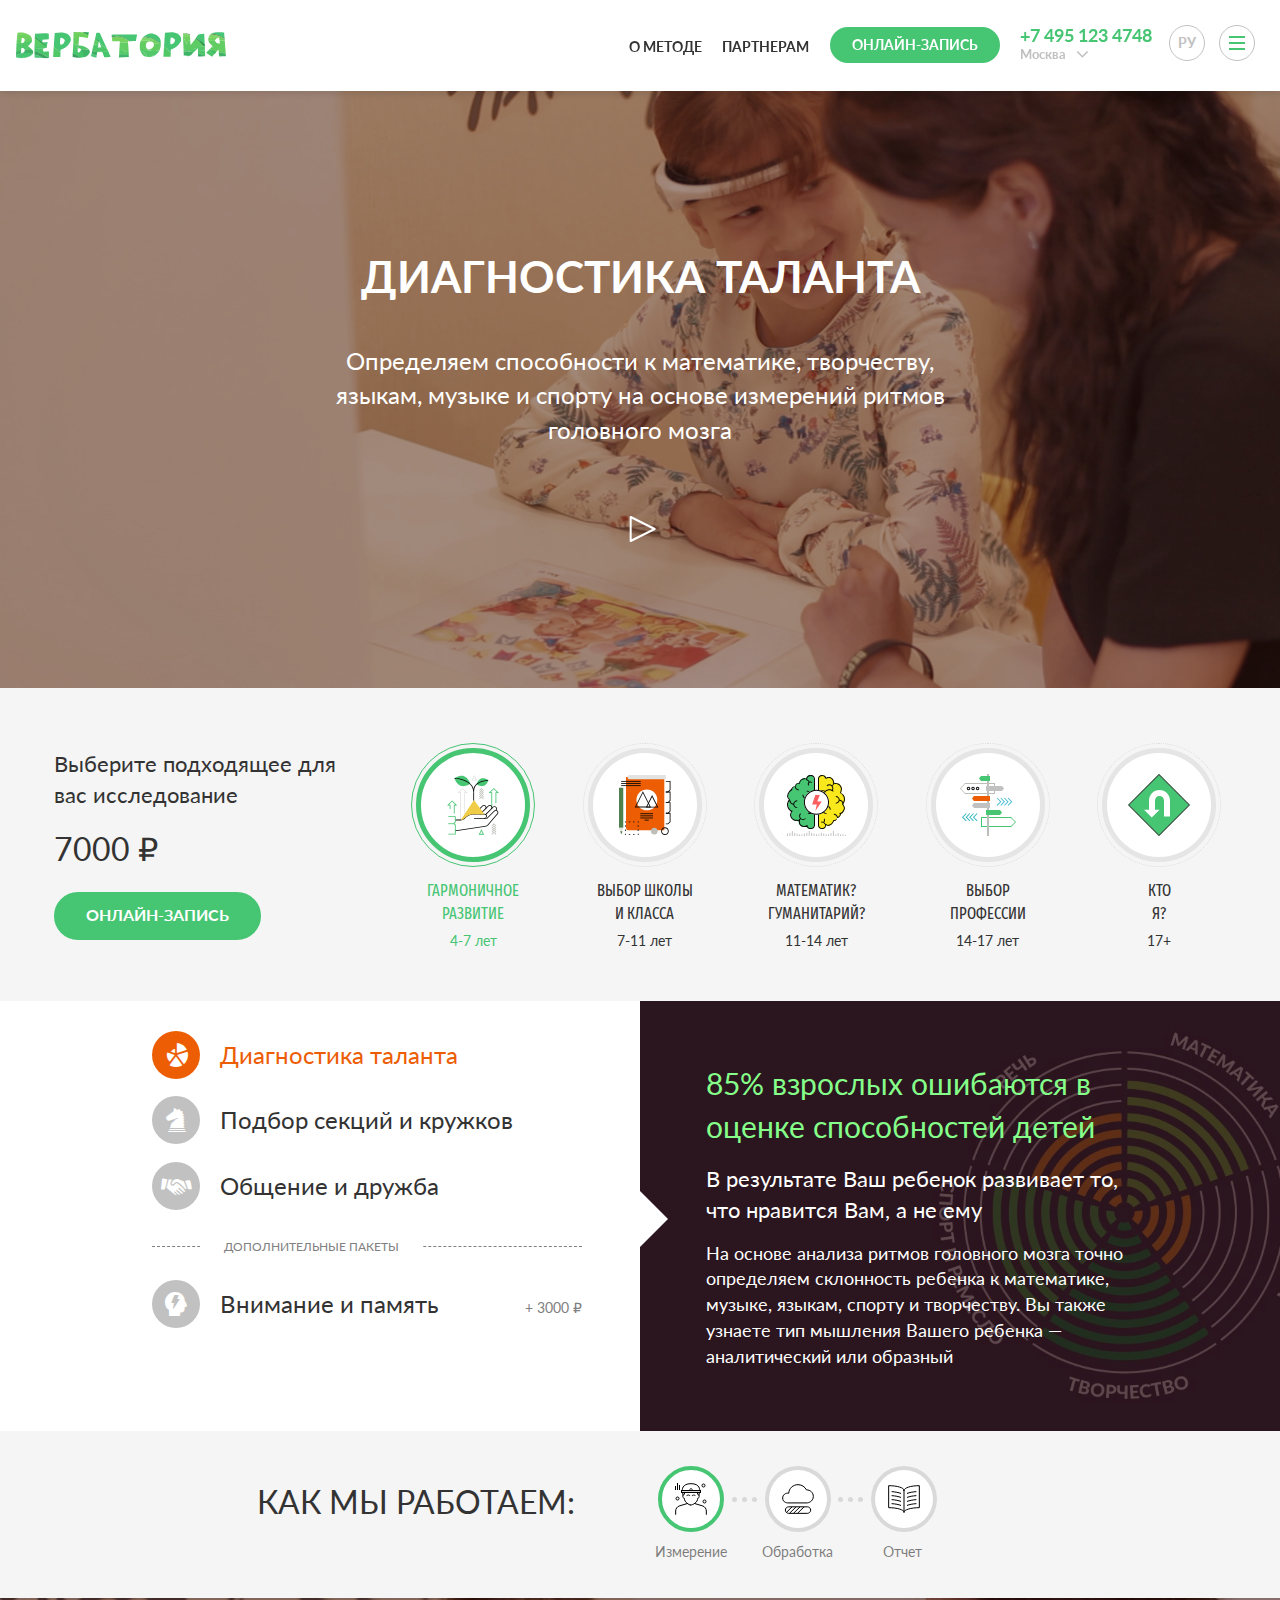
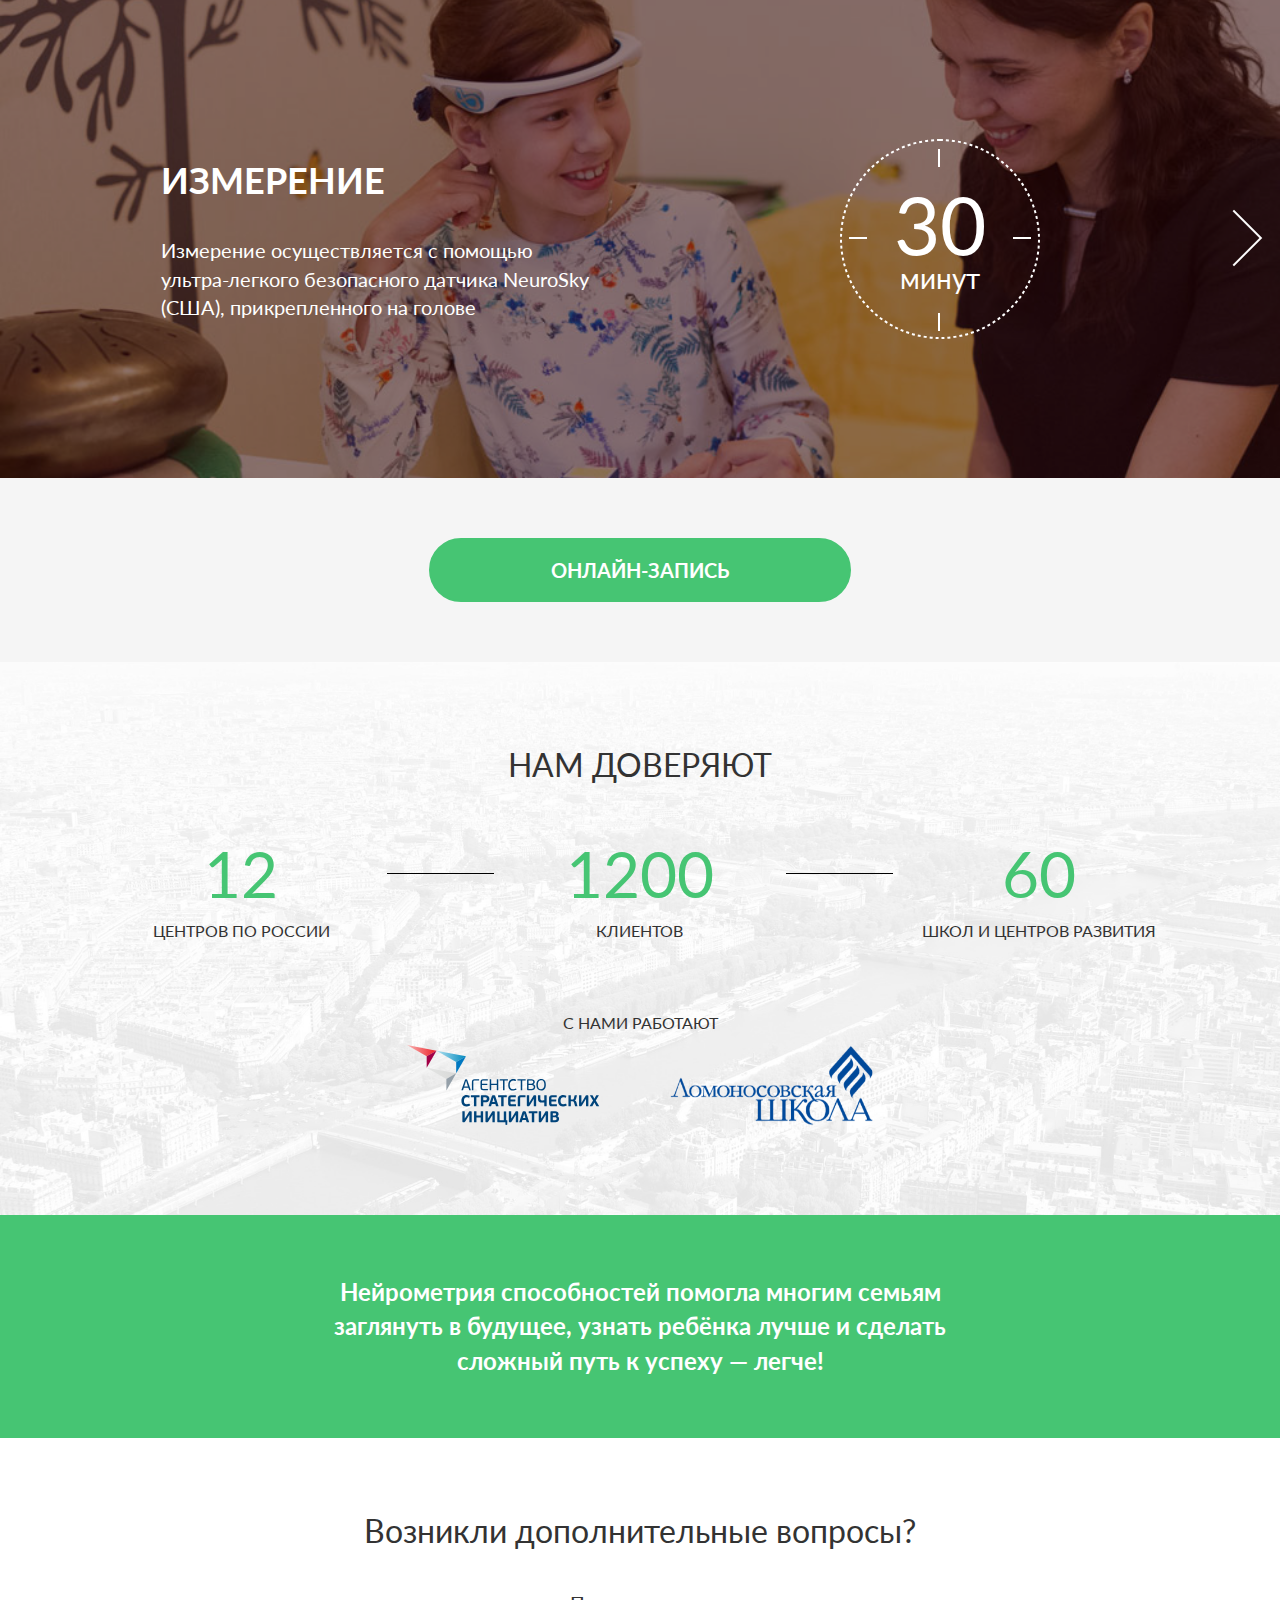
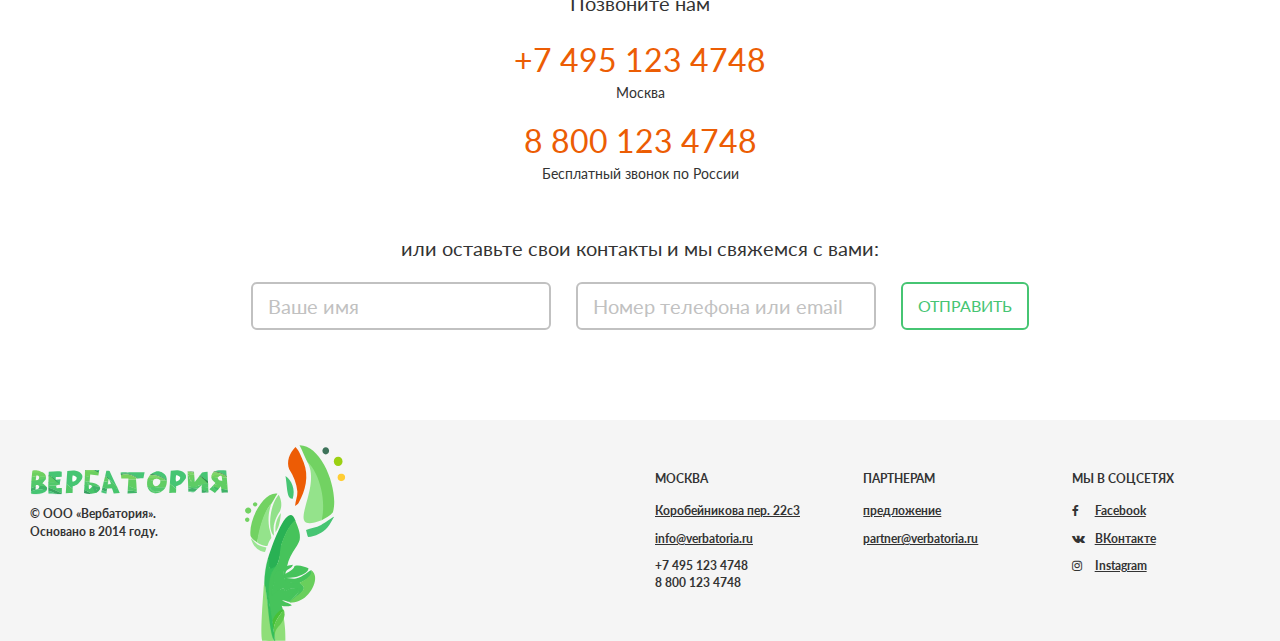
==== index.html @ 53df2238 "Доработки видео слайдера. Индикатор загрузки." ====
<!DOCTYPE html>
<html lang="en">
<head>
  <meta charset="UTF-8">
  <title>Verbatoria.ru</title>
  <meta name="viewport" content="width=device-width, initial-scale=1.0">

  <link rel="stylesheet" type="text/css" href="theme/css/bootstrap/bootstrap.min.css">
  <link rel="stylesheet" type="text/css" href="theme/css/theme.css">

  <script src="theme/js/libs/jquery-3.2.1.min.js"></script>
  <script src="theme/js/remove_class_wild.js"></script>
  <script src="theme/js/libs/jquery.spincrement.min.js"></script>
  <script src="theme/js/scripts.js"></script>
  <script src="theme/js/main_page_scripts.js"></script>
</head>
<body class="page">
  <header class="shadow">
    <div class="header-overlay"></div>
    <div class="container">
      <div class="header-flex-container">
        <div class="header-language-menu hidden-xs hidden-sm">
          <ul class="language-list">
            <li><span class="fa fa-check"></span><a href="#">english</a></li>
            <li><span class="fa fa-check"></span><a href="#">қазақша</a></li>
            <li class="current"><span class="fa fa-check"></span><a href="#">русский</a></li>
          </ul>
          <button class="language-btn circle">
            ру
          </button>
        </div>

        <div class="header-phone-btn visible-xs visible-sm">
          <i class="fa fa-phone"></i>
        </div>

        <div class="header__logo">
          <a href="index.html">
            <img src="theme/images/Home/verbatoria_logo.svg" width="211" alt="Логотип Вербатория"/>
          </a>
        </div>
        <div class="header-flex-item header__link hidden-xs hidden-sm">
          <a href="about_method.html">О методе</a>
        </div>
        <div class="header-flex-item header__link hidden-xs hidden-sm">
          <a href="partners.html">Партнерам</a>
        </div>
        <div class="header-flex-item hidden-xs">
          <button class="round-button success">
            Онлайн-запись
          </button>
        </div>
        <div class="header-flex-item hidden-xs hidden-sm">
          <div class="header__phone">
            +7 495 123 4748
          </div>
          <div class="header__chose-location">

            <div class="dropdown">
              <a data-toggle="dropdown" id="city-btn">Москва<span class="fa fa-angle-down"></span></a>
              <ul id="city-menu" class="dropdown-menu">
                <li><a href="#">Ачинск</a></li>
                <li><a href="#">Астана</a></li>
                <li><a href="#">Мытищи</a></li>
                <li><a href="#">Челябинск</a></li>
                <li><a href="#">Оренбург</a></li>
                <li><a href="#">Новосибирск</a></li>
              </ul>
            </div>
          </div>
        </div>
        <div class="header-flex-item">
          <button class="main-menu-btn circle">
            <svg  class="visible" width="16px" height="14px" viewBox="0 0 16 14" version="1.1" xmlns="http://www.w3.org/2000/svg">
              <title>mainMenu_icn</title>
              <desc>Created with Sketch.</desc>
              <defs></defs>
              <g id="Symbols" stroke="none" stroke-width="1" fill="none" fill-rule="evenodd">
                <g id="Header" transform="translate(-948.000000, -37.000000)" fill="#46C573">
                  <g id="mainMenu_icn" transform="translate(948.000000, 37.000000)">
                    <rect id="rect3" x="0" y="0" width="16" height="2"></rect>
                    <rect id="rect2" x="0" y="6" width="16" height="2"></rect>
                    <rect id="rect1" x="0" y="12" width="16" height="2"></rect>
                  </g>
                </g>
              </g>
            </svg>
            <svg width="16px" height="16px" viewBox="0 0 16 16" version="1.1" xmlns="http://www.w3.org/2000/svg">
              <title>close_icn</title>
              <desc>Created with Sketch.</desc>
              <defs></defs>
              <g id="Symbols" stroke="none" stroke-width="1" fill="none" fill-rule="evenodd">
                <g id="btn_closeMainMenu" transform="translate(-10.000000, -10.000000)" fill="#46C573">
                  <path d="M18,16.2222223 L11.7777777,10 L10,11.7777777 L16.2222223,18 L10,24.2222223 L11.7777777,26 L18,19.7777777 L24.2222223,26 L26,24.2222223 L19.7777777,18 L26,11.7777777 L24.2222223,10 L18,16.2222223 Z" id="close_icn"></path>
                </g>
              </g>
            </svg>
          </button>
        </div>
      </div>
    </div>

    <div class="visible-xs visible-sm">
      <div class="mobile-main-menu">
        <ul class="mobile-menu">
          <li><a href="#choose-age">Выбрать исследование</a></li>
          <li><a href="#how-to-work">Как мы работаем</a></li>
          <li><a href="about_method.html">О методе</a></li>
          <li><a href="partners.html">Партнерам</a></li>
          <li><a href="#main-page-feedback">Оставить заявку</a></li>
          <div class="submenu-toggle">
            <div class="click-to-toggle">Москва<span class="fa fa-angle-down"></span><span class="fa fa-angle-up"></span> </div>
            <ul class="mobile-submenu">
              <li><a href="#">Санкт-Петербург</a></li>
              <li><a href="#">Ростов-на-Дону</a></li>
              <li><a href="#">Екатеринбург</a></li>
              <li><a href="#">Самара</a></li>
            </ul>
          </div>
          <div class="submenu-toggle">
            <div class="click-to-toggle">Русский<span class="fa fa-angle-down"></span><span class="fa fa-angle-up"></span> </div>
            <ul class="mobile-submenu">
              <li><a href="#">English</a></li>
              <li><a href="#">қазақша</a></li>
              <li><a href="#">中文(简体)</a></li>
            </ul>
          </div>
        </ul>
      </div>
    </div>

    <div class="visible-xs visible-sm">
      <div class="phone-mobile-menu">
        <div>
          Позвоните нам
          <div class="phones">
            <div class="feedback-phone">
              +7 495 123 4748
            </div>
            <div class="phone-subtext">
              Москва
            </div>
            <div class="feedback-phone">
              8 800 123 4748
            </div>
            <div class="phone-subtext">
              Бесплатный звонок по России
            </div>
          </div>
        </div>
      </div>
    </div>

    <div class="hidden-xs hidden-sm">
      <div class="main-menu">
        <div class="container">
          <div class="row">
            <div class="col-md-4">
              <div class="header_verbatoria-tree-img">
                <img src="theme/images/Home/verbatoria_tree.svg"  height="250" alt="Дерево Вербатория"/>
              </div>
            </div>
            <div class="col-md-4">
              <div class="main-menu-title-link">
                <a href="#choose-age" data-package="4-7">Диагностика таланта</a>
              </div>
              <ul class="main-menu-link-list">
                <li><a href="#choose-age" data-package="4-7">4-7 лет: Гармоничное развитие</a> </li>
                <li><a href="#choose-age" data-package="7-11">7-11 лет: Выбор школы и класса</a> </li>
                <li><a href="#choose-age" data-package="11-14">11-14 лет: Образовательный маршрут</a> </li>
                <li><a href="#choose-age" data-package="14-17">14-17 лет: Выбор профессии</a> </li>
                <li><a href="#choose-age" data-package="17">17+: Кто Я?</a> </li>
              </ul>
            </div>
            <div class="col-md-4">
              <div class="main-menu-title-link">
                <a href="partners.html">Партнерам</a>
              </div>
              <ul class="main-menu-link-list">
                <li><a href="businessman.html">Предпринимателям</a> </li>
                <li><a href="head_of_kindergarten.html">Руководителям детских учреждений</a> </li>
                <li><a href="psychologist.html">Психологам</a> </li>
                <li><a href="hr_director.html">HR Директорам</a> </li>
              </ul>
            </div>
          </div>
        </div>
      </div>
    </div>

  </header>
  <div class="overlay"></div>

  <div class="video-slider">
    <div class="slider-img"></div>
    <div class="slider-overlay"></div>
    <div class="slider-circles">
      <div class="circle active" data-id="0"></div>
      <div class="circle" data-id="1"></div>
      <div class="circle" data-id="2"></div>
      <div class="circle" data-id="3"></div>
    </div>

    <div class="video-slider__text">
      <div class="text-item">
        <div class="container">
          <div class="text-container">
            <h2 class="video-slider__text-title">Диагностика таланта</h2>
            <div class="video-slider__regular-text">
              Определяем способности к математике, творчеству, языкам, музыке и спорту на основе измерений ритмов головного мозга
            </div>
            <svg id="play-btn" width="64px" height="64px" viewBox="0 0 64 64" version="1.1" xmlns="http://www.w3.org/2000/svg">
              <g stroke="none" stroke-width="1" fill="none" fill-rule="evenodd" stroke-linecap="round" stroke-linejoin="round">
                <g class="play-btn-home" transform="translate(-480.000000, -511.000000)" stroke="#FFFFFF" stroke-width="2" stroke-dashoffset="100">
                  <g transform="translate(481.000000, 512.000000)">
                    <circle  id="play-btn-circle" stroke-linecap="round" stroke-linejoin="round" stroke-dasharray="200" stroke-dashoffset="200" cx="31" cy="31" r="31"></circle>
                    <polygon id="Stroke-2036" points="21.6666667 43 21.6666667 19 45.6666667 31"></polygon>
                  </g>
                </g>
              </g>
            </svg>
          </div>
        </div>
      </div>
    </div>

    <div class="slides">
      <div class="video-slider__item">
        <video id="first-video" loop preload="auto">
          <source src="theme/videos/01.mp4" type="video/mp4">
          <source src="theme/videos/01.webm" type="video/webm">
          <source src="theme/videos/01.ogg" type="video/ogg"/>
        </video>
        <div class="text-item">
          <div class="container">
            <div class="text-container">
              <div class="video-slider__main-text">85% родителей ошибаются в&nbsp;способностях детей</div>
            </div>
          </div>
        </div>
      </div>
      <div class="video-slider__item">
        <video loop preload="auto">
          <source src="theme/videos/02.mp4" type="video/mp4">
          <source src="theme/videos/02.webm" type="video/webm">
          <source src="theme/videos/02.ogg" type="video/ogg"/>
        </video>
        <div class="text-item">
          <div class="container">
            <div class="text-container">
              <div class="video-slider__main-text">Определите природные способности по&nbsp;ритмам мозга</div>
            </div>
          </div>
        </div>
      </div>
      <div class="video-slider__item">
        <video loop preload="auto">
          <source src="theme/videos/03.mp4" type="video/mp4">
          <source src="theme/videos/03.webm" type="video/webm">
          <source src="theme/videos/03.ogg" type="video/ogg"/>
        </video>
        <div class="text-item">
          <div class="container">
            <div class="text-container">
              <div class="video-slider__main-text">Получите отчет о&nbsp;способностях к&nbsp;математике, языкам, музыке, творчеству</div>
            </div>
          </div>
        </div>
      </div>
      <div class="video-slider__item">
        <video loop preload="auto">
          <source src="theme/videos/04.mp4" type="video/mp4">
          <source src="theme/videos/04.webm" type="video/webm">
          <source src="theme/videos/04.ogg" type="video/ogg"/>
        </video>
        <div class="text-item">
          <div class="container">
            <div class="text-container">
              <div class="video-slider__main-text">Подарите гармонию развития и&nbsp;счастье самореализации</div>
            </div>
          </div>
        </div>
      </div>
    </div>
  </div>

  <div class="container">
    <div id="choose-age" class="choose-age">
      <div class="first-block">
        <div class="choose-age-text">
          Выберите подходящее для вас исследование
        </div>
        <div class="choose-age-price">
          7000 &#8381;
        </div>
        <button class="round-button success lg-btn">Онлайн-запись</button>
      </div>
      <div class="choose-age-item active" data-package="4-7">
        <div class="choose-age-icon">
          <div class="choose-age-second-border">
            <img src="theme/images/Home/4-7_icon.svg" alt=""/>
          </div>
        </div>
        <div class="choose-age-icon-text">
          <div class="main-text">Гармоничное развитие</div>
          <div class="age">4-7 лет</div>
        </div>
      </div>
      <div class="choose-age-item" data-package="7-11">
        <div class="choose-age-icon">
          <div class="choose-age-second-border">
            <img src="theme/images/Home/7-11_icon.svg" alt=""/>
          </div>
        </div>
        <div class="choose-age-icon-text">
          <div class="main-text">Выбор школы<br/>и класса</div>
          <div class="age">7-11 лет</div>
        </div>
      </div>
      <div class="choose-age-item" data-package="11-14">
        <div class="choose-age-icon">
          <div class="choose-age-second-border">
            <img src="theme/images/Home/11-14_icon.svg" alt=""/>
          </div>
        </div>
        <div class="choose-age-icon-text">
          <div class="main-text">Математик? Гуманитарий?</div>
          <div class="age">11-14 лет</div>
        </div>
      </div>
      <div class="choose-age-item" data-package="14-17">
        <div class="choose-age-icon">
          <div class="choose-age-second-border">
            <img src="theme/images/Home/14-17_icon.svg" alt=""/>
          </div>
        </div>
        <div class="choose-age-icon-text">
          <div class="main-text">Выбор<br/> профессии</div>
          <div class="age">14-17 лет</div>
        </div>
      </div>
      <div class="choose-age-item" data-package="17">
        <div class="choose-age-icon">
          <div class="choose-age-second-border">
            <img src="theme/images/Home/17_icon.svg" alt=""/>
          </div>
        </div>
        <div class="choose-age-icon-text">
          <div class="main-text">Кто<br/>Я?</div>
          <div class="age">17+</div>
        </div>
      </div>
    </div>
  </div>

  <div class="age-packages">
      <div class="row">
        <div class="col-xs-12 col-sm-6">
          <div class="package-section-list-wrapper">
            <div class="package-section-list">

              <div class="package-section current" data-id="1">
                <div class="package-section__icon">
                  <div class="circle-wrapper">
                    <span class="icon-diagnostika"></span>
                  </div>
                </div>

                <div class="package-section__title">
                  Диагностика таланта
                </div>
              </div>

              <div class="package-section" data-id="2">
                <div class="package-section__icon">
                  <div class="circle-wrapper">
                    <span class="icon-kruzhki"></span>
                  </div>
                </div>
                <div class="package-section__title">
                  Подбор секций и кружков
                </div>
              </div>

              <div class="package-section" data-id="4">
                <div class="package-section__icon">
                  <div class="circle-wrapper">
                    <span class="icon-liderstvo"></span>
                  </div>
                </div>
                <div class="package-section__title">
                  Лидерство
                </div>
              </div>

              <div class="package-section" data-id="5">
                <div class="package-section__icon">
                  <div class="circle-wrapper">
                    <span class="icon-vybor" style="font-size: 20px"></span>
                  </div>
                </div>
                <div class="package-section__title">
                  Выбор профильного класса
                </div>
              </div>

              <div class="package-section" data-id="6">
                <div class="package-section__icon">
                  <div class="circle-wrapper">
                    <span class="icon-otnoshenia" style="font-size: 20px"></span>
                  </div>
                </div>
                <div class="package-section__title">
                  Отношения со сверстниками
                </div>
              </div>

              <div class="package-section" data-id="7">
                <div class="package-section__icon">
                  <div class="circle-wrapper">
                    <span class="icon-storony"></span>
                  </div>
                </div>
                <div class="package-section__title">
                  Мои сильные стороны
                </div>
              </div>

              <div class="package-section" data-id="8">
                <div class="package-section__icon">
                  <div class="circle-wrapper">
                    <span class="icon-organizator"></span>
                  </div>
                </div>
                <div class="package-section__title">
                  Организаторские способности
                </div>
              </div>

              <div class="package-section" data-id="9">
                <div class="package-section__icon">
                  <div class="circle-wrapper">
                    <span class="icon-professia" style="font-size: 18px"></span>
                  </div>
                </div>
                <div class="package-section__title">
                  Куда пойти учиться
                </div>
              </div>

              <div class="package-section" data-id="10">
                <div class="package-section__icon">
                  <div class="circle-wrapper">
                    <span class="icon-emotional"></span>
                  </div>
                </div>
                <div class="package-section__title">
                  Лидерство и эмоциональный интеллект
                </div>
              </div>

              <div class="package-section" data-id="11">
                <div class="package-section__icon">
                  <div class="circle-wrapper">
                    <span class="icon-prizvanie"></span>
                  </div>
                </div>
                <div class="package-section__title">
                  Моё призвание
                </div>
              </div>

              <div class="package-section" data-id="12">
                <div class="package-section__icon">
                  <div class="circle-wrapper">
                    <span class="icon-obshenie" style="font-size: 18px"></span>
                  </div>
                </div>
                <div class="package-section__title">
                  Общение и дружба
                </div>
              </div>

              <div class="package-section show-section static">
                <div class="package-section__additional-text">Дополнительные пакеты</div>
                <div class="package-section__icon">
                  <div class="circle-wrapper">
                    <span class="icon-vnimanie"></span>
                  </div>
                </div>
                <div class="package-section__title">
                  <span>Внимание и память</span>
                  <span class="package-section__additional-price">+ 3000 &#8381;</span>
                </div>
              </div>

            </div>
          </div>
        </div>
        <div class="col-xs-12 col-sm-6 package-section-description">
          <div class="package-section-description-overlay"></div>
          <div class="package-section-triangle"></div>
          <div class="package-section-description__text-container current" data-id="1">
            <div class="section-description-title">
              85% взрослых ошибаются в оценке способностей детей
            </div>
            <div class="section-description-subtitle">
              В результате Ваш ребенок развивает то, что нравится Вам, а не ему
            </div>
            <div class="section-description-text">
              На основе анализа ритмов головного мозга точно определяем склонность ребенка к математике, музыке, языкам,
              спорту и творчеству. Вы также узнаете тип мышления Вашего ребенка — аналитический или образный
            </div>
          </div>

          <div class="package-section-description__text-container" data-id="2">
            <div class="section-description-title">
              В каких занятиях возможен выдающийся результат, а какие стоит оставить только для гармоничного развития?
            </div>
            <div class="section-description-subtitle">
              Как определить, когда нежелание ребенка — это предел, а когда — рубеж?
            </div>
            <div class="section-description-text">
              Индивидульно и точное сопоставляем потенциал развития способностей каждому из видов занятий, кружков и секций.
            </div>
          </div>

          <div class="package-section-description__text-container" data-id="3">
            <div class="section-description-title">
              Неусидчивость и невнимательность — результат особенностей работы памяти.
            </div>
            <div class="section-description-subtitle">
              Каждому ребенку нужен индивидуальный подход в планировании занятий.
            </div>
            <div class="section-description-text">
              Измеряем внимание и память по каждой области занятий и предлагаем оптимальный режим нагрузок для
              лучшего результата.
            </div>
          </div>

          <div class="package-section-description__text-container" data-id="4">
            <div class="section-description-title">
              Нужен ребенку садик или нет? Какой размер группы идеальный? Какой спорт подходит?
            </div>
            <div class="section-description-subtitle">
              Решение зависит от эмоционального интеллекта.
            </div>
            <div class="section-description-text">
              Оцениваем потенциал навыков вести за собой и уверенности себе. Рекомендуем виды спорта, комфортную роль
              в коллективе.
            </div>
          </div>

          <div class="package-section-description__text-container" data-id="5">
            <div class="section-description-title">
              Школа России, Школа XXI век или Эльконина-Давыдова?..
            </div>
            <div class="section-description-subtitle">
              Правильный выбор начальной школы или класса определит успешность ребенка и его дальнейшее развитие.
              Но как определить способности к занятиям, которых у ребенка еще никогда не было?
            </div>
            <div class="section-description-text">
              Сопоставим способности ребенка с требованиями каждого школьного предмета. Наглядная подсказка для
              родителей и педагогов.
            </div>
          </div>

          <div class="package-section-description__text-container" data-id="6">
            <div class="section-description-title">
              В чем причина сложностей общения ребенка со сверстниками и взрослыми? Оптимальный размер класса и секции?
            </div>
            <div class="section-description-subtitle">
              Ответ зависит от эмоционального интеллекта
            </div>
            <div class="section-description-text">
              Оцениваем потенциал навыков понимать эмоции окружающих людей, избегать конфликтов и манипулировать ими.
              Рекомендуем виды спорта, комфортную роль в коллективе.
            </div>
          </div>

          <div class="package-section-description__text-container" data-id="7">
            <div class="section-description-title">
              Успех во взрослой жизни зависит от личных качеств не меньше, чем от знаний и умений
            </div>
            <div class="section-description-subtitle">
              На какие сильные стороны сделать упор в развитии?
            </div>
            <div class="section-description-text">
              Определим 11 ключевых личных качеств ребенка: системность мышления, управление людьми и другие по Атласу
              «Будущих профессий»
            </div>
          </div>

          <div class="package-section-description__text-container" data-id="8">
            <div class="section-description-title">
              В чем причина успеха или сложностей ребенка при общении со сверстниками?
            </div>
            <div class="section-description-subtitle">
              Индивидуалист он или лидер?
            </div>
            <div class="section-description-text">
              Оцениваем потенциал навыков понимать эмоции окружающих людей, организовывать и манипулировать ими.
              Рекомендуем комфортную роль в коллективе.
            </div>
          </div>

          <div class="package-section-description__text-container" data-id="9">
            <div class="section-description-title">
              65% сегодняшних школьников будут работать по специальностям, которые еще не существуют
            </div>
            <div class="section-description-subtitle">
              Прошлый опыт родителей не помогает ориентироваться.в стремительно меняющемся мире
            </div>
            <div class="section-description-text">
              Проведем анализ 25 традиционных и перспективных отраслей и укажем в каждой на самые подходящие профессии.
            </div>
          </div>

          <div class="package-section-description__text-container" data-id="10">
            <div class="section-description-title">
              Альфа-лидер или ведомый? Директор или наставник?
            </div>
            <div class="section-description-subtitle">
              На какую роль в коллективе Вы можете претендовать и каких ситуаций стоит избегать
            </div>
            <div class="section-description-text">
              Оцениваем потенциал навыков понимать эмоции окружающих людей, организовывать и манипулировать ими.
              Рекомендуем комфортную роль в коллективе.
            </div>
          </div>

          <div class="package-section-description__text-container" data-id="11">
            <div class="section-description-title">
              Начинать все с начала — не безумие
            </div>
            <div class="section-description-subtitle">
              Безумие — продолжать жить прежней жизнью, зная, что она не приносит ничего, кроме усталости и разочарования.
              Узнай в чем твое призвание и действуй, пока не поздно
            </div>
            <div class="section-description-text">
              По ритмам головного мозга точно определим Ваш природный талант и покажем те виды деятельности,
              в которых сможете добиться успехов с удовольствием
            </div>
          </div>

          <div class="package-section-description__text-container" data-id="12">
            <div class="section-description-title">
              Нужен ребенку садик или нет?
            </div>
            <div class="section-description-subtitle">
              Какой размер группы идеальный? Как помочь ребенку в начале развития навыков социализации?
            </div>
            <div class="section-description-text">
              Оцениваем потенциал навыков уверенности в себе и понимания окружающих. Рекомендуем виды спорта,
              комфортную роль в коллективе.
            </div>
          </div>
        </div>
        <div class="hidden">
          <img src="theme/images/Home/bullets_bg/2_4-7.jpg">
          <img src="theme/images/Home/bullets_bg/2_7-11.jpg">
          <img src="theme/images/Home/bullets_bg/2_11-14.jpg">
          <img src="theme/images/Home/bullets_bg/3_4-7.jpg">
          <img src="theme/images/Home/bullets_bg/3_7-11.jpg">
          <img src="theme/images/Home/bullets_bg/3_11-14.jpg">
          <img src="theme/images/Home/bullets_bg/3_14-17.jpg">
          <img src="theme/images/Home/bullets_bg/5_7-11.jpg">
          <img src="theme/images/Home/bullets_bg/6_7-11.jpg">
          <img src="theme/images/Home/bullets_bg/7_11-14.jpg">
          <img src="theme/images/Home/bullets_bg/8_11-14.jpg">
          <img src="theme/images/Home/bullets_bg/9_14-17.jpg">
          <img src="theme/images/Home/bullets_bg/10_17.jpg">
          <img src="theme/images/Home/bullets_bg/11_17.jpg">
          <img src="theme/images/Home/bullets_bg/12_4-7.jpg">
        </div>
        </div>
      </div>
  </div>

  <div id="how-to-work" class="how-to-work">
    <div class="container">
      <div class="row">
        <div class="col-xs-12 col-sm-6">
          <div class="how-to-work-title">
            Как мы работаем:
          </div>
        </div>
        <div class="col-xs-12 col-sm-6">
          <div class="how-to-work-step-icons">
            <div class="disable-overlay"></div>
            <div class="step-item">
              <div class="step-item-icon active" data-step="1">
                <img src="theme/images/Home/how_measure.svg" alt="how_measure">
              </div>
              <div class="step-item-text">
                Измерение
              </div>
            </div>
            <div class="step-item-circle"></div>
            <div class="step-item-circle"></div>
            <div class="step-item-circle"></div>
            <div class="step-item">
              <div class="step-item-icon" data-step="2">
                <img src="theme/images/Home/how_process.svg" alt="how_process">
              </div>
              <div class="step-item-text">
                Обработка
              </div>
            </div>
            <div class="step-item-circle"></div>
            <div class="step-item-circle"></div>
            <div class="step-item-circle"></div>
            <div class="step-item">
              <div class="step-item-icon" data-step="3">
                <img src="theme/images/Home/how_report.svg" alt="how_report">
              </div>
              <div class="step-item-text">
                Отчет
              </div>
            </div>
          </div>
        </div>
      </div>
    </div>
  </div>

  <div class="steps-slider">
    <div class="slider-btn left"></div>
    <div class="slider-btn right"></div>

    <div id="step-1" class="step current" data-step="1">
      <div class="step-1-overlay"></div>
      <div class="step-content-container">
        <div class="left-block">
          <div class="step-title mb-3">
            Измерение
          </div>
          <div class="step-text">
            Измерение осуществляется с помощью ультра-легкого безопасного датчика NeuroSky (США), прикрепленного на голове
          </div>
        </div>
        <div class="right-block">
          <div class="clock">
            <div class="clock-svg">
              <svg width="202px" height="204px" viewBox="0 0 202 204" version="1.1">
                <title>30 min circle</title>
                <desc>Created with Sketch.</desc>
                <defs></defs>
                <g id="Symbols" stroke="none" stroke-width="1" fill="none" fill-rule="evenodd">
                  <g id="СARD-S1" transform="translate(-557.000000, -139.000000)">
                    <g id="Group-21">
                      <g id="30-min-circle" transform="translate(556.000000, 140.000000)">
                        <circle id="Oval-6" stroke="#FFFFFF" stroke-width="2" stroke-dasharray="3" cx="101" cy="101" r="99"></circle>
                        <circle id="clock-oval" stroke="#85FF8A" stroke-width="6" stroke-linecap="round" stroke-linejoin="round" stroke-dashoffset="310" stroke-dasharray="310 1000" transform="translate(101.000000, 101.000000) rotate(-1.000000) translate(-101.000000, -101.000000) " cx="101" cy="101" r="98"></circle>
                        <path d="M102,11 L102,27" id="Line" stroke="#FFFFFF" stroke-width="2" stroke-linecap="square"></path>
                        <path d="M190,100 L174,100" id="Line-Copy-3" stroke="#FFFFFF" stroke-width="2" stroke-linecap="square"></path>
                        <path d="M26,100 L10,100" id="Line-Copy-4" stroke="#FFFFFF" stroke-width="2" stroke-linecap="square"></path>
                        <path d="M102,175 L102,191" id="Line-Copy-2" stroke="#FFFFFF" stroke-width="2" stroke-linecap="square"></path>
                      </g>
                    </g>
                  </g>
                </g>
              </svg>
            </div>

            <span class="clock-time spincrement-1">30</span>
            <span class="clock-text">минут</span>
          </div>
        </div>
      </div>
    </div>

    <div id="step-2" class="step" data-step="2">
      <div class="step-2-overlay"></div>
      <div class="step-content-container">
        <div class="left-block">
          <div class="step-title mb-3">
            Обработка данных
          </div>
          <div class="step-text">
            Сигнал расшифровывается автоматически на основе актуальных научных знаний, субъективные оценки исключены.
          </div>
        </div>
        <div class="right-block">
          <div class="second-step__right-block">
            <div class="second-step__regular-text">В итоге ребенку присваивается один из</div>
            <div class="right-block-second-line">
              <div class="step-2-count spincrement-2">67</div>
              <div>
                <span class="right-block-title">Миллионов</span><br/>
                <span class="second-step__regular-text">вариантов профилей</span>
              </div>
            </div>
          </div>
        </div>
      </div>
    </div>

    <div id="step-3" class="step" data-step="3">
      <div class="step-3-overlay"></div>
      <div class="step-content-container">
        <div class="left-block">
          <div class="step-title mb-1">
            Отчет
          </div>
          <div class="step-text">
            <p>В отчете мы доступно, наглядно и подробно описываем долгосрочный план развития личности. </p>
            <p>Также предоставляем возможность обращаться к нашим специалистам с любыми вопросами в течение года.</p>
          </div>
        </div>
        <div class="right-block">
          <div class="diagram-bg">
            <div class="diagram"></div>
          </div>
        </div>
      </div>
    </div>
  </div>

  <div class="button-online-entry">
    <div class="container">
      <div class="button-online-entry-container">
        <button class="round-button success xxl-btn">Онлайн-запись</button>
      </div>
    </div>
  </div>

  <div class="main-page__partners">
    <div class="container">
      <div class="partners-container">
        <div class="partners-title">Нам доверяют</div>
        <div class="partner-numbers">
          <div class="number-item">
            <div class="number partners-spincrement">12</div>
            <div class="partner-numbers-text">Центров по России</div>
          </div>
          <div class="number-line hidden-xs"></div>
          <div class="number-item">
            <div class="number partners-spincrement">1200</div>
            <div class="partner-numbers-text">Клиентов</div>
          </div>
          <div class="number-line hidden-xs"></div>
          <div class="number-item">
            <div class="number partners-spincrement">60</div>
            <div class="partner-numbers-text">Школ и центров развития</div>
          </div>
        </div>
        <div class="partner-numbers-text">
          С нами работают
        </div>
        <div class="partners-logo">
          <div class="logo-item">
            <img src="theme/images/Home/asl_logo.svg">
          </div>
          <div class="logo-item">
            <img src="theme/images/Home/lomonosovka_logo_2x.png">
          </div>
        </div>
      </div>

    </div>
  </div>

  <div class="green-bg-block">
    <div class="container">
      <div class="green-bg-text-container">
        Нейрометрия способностей помогла многим семьям заглянуть в будущее, узнать ребёнка лучше и сделать сложный
        путь к успеху — легче!
      </div>
    </div>
  </div>

  <div class="page-block">
    <div id="main-page-feedback" class="common-feedback">
      <div class="container">
        <div class="row">
          <div class="col-md-12">
            <div class="feedback-information">
              <div class="feedback-title">
                Возникли дополнительные вопросы?
              </div>
              <div class="feedback-text">
                Позвоните нам
              </div>
              <div class="phones">
                <div class="feedback-phone">
                  +7 495 123 4748
                </div>
                <div class="phone-subtext">
                  Москва
                </div>
                <div class="feedback-phone">
                  8 800 123 4748
                </div>
                <div class="phone-subtext">
                  Бесплатный звонок по России
                </div>
              </div>
              <div class="feedback-text">
                или оставьте свои контакты и мы свяжемся с вами:
              </div>
            </div>
            <div class="common-feedback__form">
              <form action="" method="post">
                <input type="text" name="name" placeholder="Ваше имя">
                <input type="text" name="contact" placeholder="Номер телефона или email">
                <button class="btn-success" type="submit">Отправить</button>
              </form>
            </div>
          </div>
        </div>
      </div>
    </div>
  </div>

  <footer>
    <div class="container">
      <div class="row">
        <div class="col-xs-12 col-sm-4 col-md-5 col-lg-6">
          <div class="footer_verbatoria-tree-img hidden-sm hidden-xs">
            <img src="theme/images/Home/verbatoria_tree.svg"  height="196" alt="Дерево Вербатория"/>
          </div>
          <div class="footer__verbatoria-logo">
            <img src="theme/images/Home/verbatoria_logo.svg" width="198" alt="Логотип Вербатория"/>
          </div>
          <div>
            © ООО «Вербатория».<br/>
            Основано в 2014 году.
          </div>

        </div>

        <div class="col-xs-12 col-sm-8 col-md-7 col-lg-6">
          <div class="row">
            <div class="col-sm-4">
              <div class="footer-title">Москва</div>
              <div class="footer__link-item">
                <a href="#">Коробейникова пер. 22с3</a>
              </div>
              <div class="footer__link-item">
                <a href="mailto:info@verbatoria.ru">info@verbatoria.ru</a>
              </div>
              <div>
                +7 495 123 4748<br/>8 800 123 4748
              </div>
            </div>
            <div class="col-sm-4">
              <div class="footer-title">Партнерам</div>
              <div class="footer__link-item">
                <a href="#">предложение</a>
              </div>
              <div class="footer__link-item">
                <a href="mailto:partner@verbatoria.ru">partner@verbatoria.ru</a>
              </div>
            </div>
            <div class="col-sm-4">
              <div class="footer-title">Мы в соцсетях</div>
              <div class="footer__link-item">
                <span class="fa fa-facebook"></span>
                <a href="#">Facebook</a>
              </div>
              <div class="footer__link-item">
                <span class="fa fa-vk"></span>
                <a href="#">ВКонтакте</a>
              </div>
              <div class="footer__link-item">
                <span class="fa fa-instagram"></span>
                <a href="#">Instagram</a>
              </div>
            </div>
          </div>
        </div>
      </div>
    </div>
  </footer>
</body>
</html>
---- theme/css/theme.css ----
@charset "UTF-8";
@import url("https://fonts.googleapis.com/css?family=Lato");
@import url("https://fonts.googleapis.com/css?family=Fira+Sans+Extra+Condensed:500");
/*!
 *  Font Awesome 4.7.0 by @davegandy - http://fontawesome.io - @fontawesome
 *  License - http://fontawesome.io/license (Font: SIL OFL 1.1, CSS: MIT License)
 */
/* FONT PATH
 * -------------------------- */
@import url(../fonts/icomoon/styles.css);
@font-face {
  font-family: 'FontAwesome';
  src: url("../fonts/fontawesome-webfont.eot?v=4.7.0");
  src: url("../fonts/fontawesome-webfont.eot?#iefix&v=4.7.0") format("embedded-opentype"), url("../fonts/fontawesome-webfont.woff2?v=4.7.0") format("woff2"), url("../fonts/fontawesome-webfont.woff?v=4.7.0") format("woff"), url("../fonts/fontawesome-webfont.ttf?v=4.7.0") format("truetype"), url("../fonts/fontawesome-webfont.svg?v=4.7.0#fontawesomeregular") format("svg");
  font-weight: normal;
  font-style: normal; }
.fa {
  display: inline-block;
  font: normal normal normal 14px/1 FontAwesome;
  font-size: inherit;
  text-rendering: auto;
  -webkit-font-smoothing: antialiased;
  -moz-osx-font-smoothing: grayscale; }

/* makes the font 33% larger relative to the icon container */
.fa-lg {
  font-size: 1.33333em;
  line-height: 0.75em;
  vertical-align: -15%; }

.fa-2x {
  font-size: 2em; }

.fa-3x {
  font-size: 3em; }

.fa-4x {
  font-size: 4em; }

.fa-5x {
  font-size: 5em; }

.fa-fw {
  width: 1.28571em;
  text-align: center; }

.fa-ul {
  padding-left: 0;
  margin-left: 2.14286em;
  list-style-type: none; }
  .fa-ul > li {
    position: relative; }

.fa-li {
  position: absolute;
  left: -2.14286em;
  width: 2.14286em;
  top: 0.14286em;
  text-align: center; }
  .fa-li.fa-lg {
    left: -1.85714em; }

.fa-border {
  padding: .2em .25em .15em;
  border: solid 0.08em #eee;
  border-radius: .1em; }

.fa-pull-left {
  float: left; }

.fa-pull-right {
  float: right; }

.fa.fa-pull-left {
  margin-right: .3em; }
.fa.fa-pull-right {
  margin-left: .3em; }

/* Deprecated as of 4.4.0 */
.pull-right {
  float: right; }

.pull-left {
  float: left; }

.fa.pull-left {
  margin-right: .3em; }
.fa.pull-right {
  margin-left: .3em; }

.fa-spin {
  -webkit-animation: fa-spin 2s infinite linear;
  animation: fa-spin 2s infinite linear; }

.fa-pulse {
  -webkit-animation: fa-spin 1s infinite steps(8);
  animation: fa-spin 1s infinite steps(8); }

@-webkit-keyframes fa-spin {
  0% {
    -webkit-transform: rotate(0deg);
    transform: rotate(0deg); }
  100% {
    -webkit-transform: rotate(359deg);
    transform: rotate(359deg); } }
@keyframes fa-spin {
  0% {
    -webkit-transform: rotate(0deg);
    transform: rotate(0deg); }
  100% {
    -webkit-transform: rotate(359deg);
    transform: rotate(359deg); } }
.fa-rotate-90 {
  -ms-filter: "progid:DXImageTransform.Microsoft.BasicImage(rotation=1)";
  -webkit-transform: rotate(90deg);
  -ms-transform: rotate(90deg);
  transform: rotate(90deg); }

.fa-rotate-180 {
  -ms-filter: "progid:DXImageTransform.Microsoft.BasicImage(rotation=2)";
  -webkit-transform: rotate(180deg);
  -ms-transform: rotate(180deg);
  transform: rotate(180deg); }

.fa-rotate-270 {
  -ms-filter: "progid:DXImageTransform.Microsoft.BasicImage(rotation=3)";
  -webkit-transform: rotate(270deg);
  -ms-transform: rotate(270deg);
  transform: rotate(270deg); }

.fa-flip-horizontal {
  -ms-filter: "progid:DXImageTransform.Microsoft.BasicImage(rotation=0, mirror=1)";
  -webkit-transform: scale(-1, 1);
  -ms-transform: scale(-1, 1);
  transform: scale(-1, 1); }

.fa-flip-vertical {
  -ms-filter: "progid:DXImageTransform.Microsoft.BasicImage(rotation=2, mirror=1)";
  -webkit-transform: scale(1, -1);
  -ms-transform: scale(1, -1);
  transform: scale(1, -1); }

:root .fa-rotate-90,
:root .fa-rotate-180,
:root .fa-rotate-270,
:root .fa-flip-horizontal,
:root .fa-flip-vertical {
  filter: none; }

.fa-stack {
  position: relative;
  display: inline-block;
  width: 2em;
  height: 2em;
  line-height: 2em;
  vertical-align: middle; }

.fa-stack-1x, .fa-stack-2x {
  position: absolute;
  left: 0;
  width: 100%;
  text-align: center; }

.fa-stack-1x {
  line-height: inherit; }

.fa-stack-2x {
  font-size: 2em; }

.fa-inverse {
  color: #fff; }

/* Font Awesome uses the Unicode Private Use Area (PUA) to ensure screen
   readers do not read off random characters that represent icons */
.fa-glass:before {
  content: ""; }

.fa-music:before {
  content: ""; }

.fa-search:before {
  content: ""; }

.fa-envelope-o:before {
  content: ""; }

.fa-heart:before {
  content: ""; }

.fa-star:before {
  content: ""; }

.fa-star-o:before {
  content: ""; }

.fa-user:before {
  content: ""; }

.fa-film:before {
  content: ""; }

.fa-th-large:before {
  content: ""; }

.fa-th:before {
  content: ""; }

.fa-th-list:before {
  content: ""; }

.fa-check:before {
  content: ""; }

.fa-remove:before,
.fa-close:before,
.fa-times:before {
  content: ""; }

.fa-search-plus:before {
  content: ""; }

.fa-search-minus:before {
  content: ""; }

.fa-power-off:before {
  content: ""; }

.fa-signal:before {
  content: ""; }

.fa-gear:before,
.fa-cog:before {
  content: ""; }

.fa-trash-o:before {
  content: ""; }

.fa-home:before {
  content: ""; }

.fa-file-o:before {
  content: ""; }

.fa-clock-o:before {
  content: ""; }

.fa-road:before {
  content: ""; }

.fa-download:before {
  content: ""; }

.fa-arrow-circle-o-down:before {
  content: ""; }

.fa-arrow-circle-o-up:before {
  content: ""; }

.fa-inbox:before {
  content: ""; }

.fa-play-circle-o:before {
  content: ""; }

.fa-rotate-right:before,
.fa-repeat:before {
  content: ""; }

.fa-refresh:before {
  content: ""; }

.fa-list-alt:before {
  content: ""; }

.fa-lock:before {
  content: ""; }

.fa-flag:before {
  content: ""; }

.fa-headphones:before {
  content: ""; }

.fa-volume-off:before {
  content: ""; }

.fa-volume-down:before {
  content: ""; }

.fa-volume-up:before {
  content: ""; }

.fa-qrcode:before {
  content: ""; }

.fa-barcode:before {
  content: ""; }

.fa-tag:before {
  content: ""; }

.fa-tags:before {
  content: ""; }

.fa-book:before {
  content: ""; }

.fa-bookmark:before {
  content: ""; }

.fa-print:before {
  content: ""; }

.fa-camera:before {
  content: ""; }

.fa-font:before {
  content: ""; }

.fa-bold:before {
  content: ""; }

.fa-italic:before {
  content: ""; }

.fa-text-height:before {
  content: ""; }

.fa-text-width:before {
  content: ""; }

.fa-align-left:before {
  content: ""; }

.fa-align-center:before {
  content: ""; }

.fa-align-right:before {
  content: ""; }

.fa-align-justify:before {
  content: ""; }

.fa-list:before {
  content: ""; }

.fa-dedent:before,
.fa-outdent:before {
  content: ""; }

.fa-indent:before {
  content: ""; }

.fa-video-camera:before {
  content: ""; }

.fa-photo:before,
.fa-image:before,
.fa-picture-o:before {
  content: ""; }

.fa-pencil:before {
  content: ""; }

.fa-map-marker:before {
  content: ""; }

.fa-adjust:before {
  content: ""; }

.fa-tint:before {
  content: ""; }

.fa-edit:before,
.fa-pencil-square-o:before {
  content: ""; }

.fa-share-square-o:before {
  content: ""; }

.fa-check-square-o:before {
  content: ""; }

.fa-arrows:before {
  content: ""; }

.fa-step-backward:before {
  content: ""; }

.fa-fast-backward:before {
  content: ""; }

.fa-backward:before {
  content: ""; }

.fa-play:before {
  content: ""; }

.fa-pause:before {
  content: ""; }

.fa-stop:before {
  content: ""; }

.fa-forward:before {
  content: ""; }

.fa-fast-forward:before {
  content: ""; }

.fa-step-forward:before {
  content: ""; }

.fa-eject:before {
  content: ""; }

.fa-chevron-left:before {
  content: ""; }

.fa-chevron-right:before {
  content: ""; }

.fa-plus-circle:before {
  content: ""; }

.fa-minus-circle:before {
  content: ""; }

.fa-times-circle:before {
  content: ""; }

.fa-check-circle:before {
  content: ""; }

.fa-question-circle:before {
  content: ""; }

.fa-info-circle:before {
  content: ""; }

.fa-crosshairs:before {
  content: ""; }

.fa-times-circle-o:before {
  content: ""; }

.fa-check-circle-o:before {
  content: ""; }

.fa-ban:before {
  content: ""; }

.fa-arrow-left:before {
  content: ""; }

.fa-arrow-right:before {
  content: ""; }

.fa-arrow-up:before {
  content: ""; }

.fa-arrow-down:before {
  content: ""; }

.fa-mail-forward:before,
.fa-share:before {
  content: ""; }

.fa-expand:before {
  content: ""; }

.fa-compress:before {
  content: ""; }

.fa-plus:before {
  content: ""; }

.fa-minus:before {
  content: ""; }

.fa-asterisk:before {
  content: ""; }

.fa-exclamation-circle:before {
  content: ""; }

.fa-gift:before {
  content: ""; }

.fa-leaf:before {
  content: ""; }

.fa-fire:before {
  content: ""; }

.fa-eye:before {
  content: ""; }

.fa-eye-slash:before {
  content: ""; }

.fa-warning:before,
.fa-exclamation-triangle:before {
  content: ""; }

.fa-plane:before {
  content: ""; }

.fa-calendar:before {
  content: ""; }

.fa-random:before {
  content: ""; }

.fa-comment:before {
  content: ""; }

.fa-magnet:before {
  content: ""; }

.fa-chevron-up:before {
  content: ""; }

.fa-chevron-down:before {
  content: ""; }

.fa-retweet:before {
  content: ""; }

.fa-shopping-cart:before {
  content: ""; }

.fa-folder:before {
  content: ""; }

.fa-folder-open:before {
  content: ""; }

.fa-arrows-v:before {
  content: ""; }

.fa-arrows-h:before {
  content: ""; }

.fa-bar-chart-o:before,
.fa-bar-chart:before {
  content: ""; }

.fa-twitter-square:before {
  content: ""; }

.fa-facebook-square:before {
  content: ""; }

.fa-camera-retro:before {
  content: ""; }

.fa-key:before {
  content: ""; }

.fa-gears:before,
.fa-cogs:before {
  content: ""; }

.fa-comments:before {
  content: ""; }

.fa-thumbs-o-up:before {
  content: ""; }

.fa-thumbs-o-down:before {
  content: ""; }

.fa-star-half:before {
  content: ""; }

.fa-heart-o:before {
  content: ""; }

.fa-sign-out:before {
  content: ""; }

.fa-linkedin-square:before {
  content: ""; }

.fa-thumb-tack:before {
  content: ""; }

.fa-external-link:before {
  content: ""; }

.fa-sign-in:before {
  content: ""; }

.fa-trophy:before {
  content: ""; }

.fa-github-square:before {
  content: ""; }

.fa-upload:before {
  content: ""; }

.fa-lemon-o:before {
  content: ""; }

.fa-phone:before {
  content: ""; }

.fa-square-o:before {
  content: ""; }

.fa-bookmark-o:before {
  content: ""; }

.fa-phone-square:before {
  content: ""; }

.fa-twitter:before {
  content: ""; }

.fa-facebook-f:before,
.fa-facebook:before {
  content: ""; }

.fa-github:before {
  content: ""; }

.fa-unlock:before {
  content: ""; }

.fa-credit-card:before {
  content: ""; }

.fa-feed:before,
.fa-rss:before {
  content: ""; }

.fa-hdd-o:before {
  content: ""; }

.fa-bullhorn:before {
  content: ""; }

.fa-bell:before {
  content: ""; }

.fa-certificate:before {
  content: ""; }

.fa-hand-o-right:before {
  content: ""; }

.fa-hand-o-left:before {
  content: ""; }

.fa-hand-o-up:before {
  content: ""; }

.fa-hand-o-down:before {
  content: ""; }

.fa-arrow-circle-left:before {
  content: ""; }

.fa-arrow-circle-right:before {
  content: ""; }

.fa-arrow-circle-up:before {
  content: ""; }

.fa-arrow-circle-down:before {
  content: ""; }

.fa-globe:before {
  content: ""; }

.fa-wrench:before {
  content: ""; }

.fa-tasks:before {
  content: ""; }

.fa-filter:before {
  content: ""; }

.fa-briefcase:before {
  content: ""; }

.fa-arrows-alt:before {
  content: ""; }

.fa-group:before,
.fa-users:before {
  content: ""; }

.fa-chain:before,
.fa-link:before {
  content: ""; }

.fa-cloud:before {
  content: ""; }

.fa-flask:before {
  content: ""; }

.fa-cut:before,
.fa-scissors:before {
  content: ""; }

.fa-copy:before,
.fa-files-o:before {
  content: ""; }

.fa-paperclip:before {
  content: ""; }

.fa-save:before,
.fa-floppy-o:before {
  content: ""; }

.fa-square:before {
  content: ""; }

.fa-navicon:before,
.fa-reorder:before,
.fa-bars:before {
  content: ""; }

.fa-list-ul:before {
  content: ""; }

.fa-list-ol:before {
  content: ""; }

.fa-strikethrough:before {
  content: ""; }

.fa-underline:before {
  content: ""; }

.fa-table:before {
  content: ""; }

.fa-magic:before {
  content: ""; }

.fa-truck:before {
  content: ""; }

.fa-pinterest:before {
  content: ""; }

.fa-pinterest-square:before {
  content: ""; }

.fa-google-plus-square:before {
  content: ""; }

.fa-google-plus:before {
  content: ""; }

.fa-money:before {
  content: ""; }

.fa-caret-down:before {
  content: ""; }

.fa-caret-up:before {
  content: ""; }

.fa-caret-left:before {
  content: ""; }

.fa-caret-right:before {
  content: ""; }

.fa-columns:before {
  content: ""; }

.fa-unsorted:before,
.fa-sort:before {
  content: ""; }

.fa-sort-down:before,
.fa-sort-desc:before {
  content: ""; }

.fa-sort-up:before,
.fa-sort-asc:before {
  content: ""; }

.fa-envelope:before {
  content: ""; }

.fa-linkedin:before {
  content: ""; }

.fa-rotate-left:before,
.fa-undo:before {
  content: ""; }

.fa-legal:before,
.fa-gavel:before {
  content: ""; }

.fa-dashboard:before,
.fa-tachometer:before {
  content: ""; }

.fa-comment-o:before {
  content: ""; }

.fa-comments-o:before {
  content: ""; }

.fa-flash:before,
.fa-bolt:before {
  content: ""; }

.fa-sitemap:before {
  content: ""; }

.fa-umbrella:before {
  content: ""; }

.fa-paste:before,
.fa-clipboard:before {
  content: ""; }

.fa-lightbulb-o:before {
  content: ""; }

.fa-exchange:before {
  content: ""; }

.fa-cloud-download:before {
  content: ""; }

.fa-cloud-upload:before {
  content: ""; }

.fa-user-md:before {
  content: ""; }

.fa-stethoscope:before {
  content: ""; }

.fa-suitcase:before {
  content: ""; }

.fa-bell-o:before {
  content: ""; }

.fa-coffee:before {
  content: ""; }

.fa-cutlery:before {
  content: ""; }

.fa-file-text-o:before {
  content: ""; }

.fa-building-o:before {
  content: ""; }

.fa-hospital-o:before {
  content: ""; }

.fa-ambulance:before {
  content: ""; }

.fa-medkit:before {
  content: ""; }

.fa-fighter-jet:before {
  content: ""; }

.fa-beer:before {
  content: ""; }

.fa-h-square:before {
  content: ""; }

.fa-plus-square:before {
  content: ""; }

.fa-angle-double-left:before {
  content: ""; }

.fa-angle-double-right:before {
  content: ""; }

.fa-angle-double-up:before {
  content: ""; }

.fa-angle-double-down:before {
  content: ""; }

.fa-angle-left:before {
  content: ""; }

.fa-angle-right:before {
  content: ""; }

.fa-angle-up:before {
  content: ""; }

.fa-angle-down:before {
  content: ""; }

.fa-desktop:before {
  content: ""; }

.fa-laptop:before {
  content: ""; }

.fa-tablet:before {
  content: ""; }

.fa-mobile-phone:before,
.fa-mobile:before {
  content: ""; }

.fa-circle-o:before {
  content: ""; }

.fa-quote-left:before {
  content: ""; }

.fa-quote-right:before {
  content: ""; }

.fa-spinner:before {
  content: ""; }

.fa-circle:before {
  content: ""; }

.fa-mail-reply:before,
.fa-reply:before {
  content: ""; }

.fa-github-alt:before {
  content: ""; }

.fa-folder-o:before {
  content: ""; }

.fa-folder-open-o:before {
  content: ""; }

.fa-smile-o:before {
  content: ""; }

.fa-frown-o:before {
  content: ""; }

.fa-meh-o:before {
  content: ""; }

.fa-gamepad:before {
  content: ""; }

.fa-keyboard-o:before {
  content: ""; }

.fa-flag-o:before {
  content: ""; }

.fa-flag-checkered:before {
  content: ""; }

.fa-terminal:before {
  content: ""; }

.fa-code:before {
  content: ""; }

.fa-mail-reply-all:before,
.fa-reply-all:before {
  content: ""; }

.fa-star-half-empty:before,
.fa-star-half-full:before,
.fa-star-half-o:before {
  content: ""; }

.fa-location-arrow:before {
  content: ""; }

.fa-crop:before {
  content: ""; }

.fa-code-fork:before {
  content: ""; }

.fa-unlink:before,
.fa-chain-broken:before {
  content: ""; }

.fa-question:before {
  content: ""; }

.fa-info:before {
  content: ""; }

.fa-exclamation:before {
  content: ""; }

.fa-superscript:before {
  content: ""; }

.fa-subscript:before {
  content: ""; }

.fa-eraser:before {
  content: ""; }

.fa-puzzle-piece:before {
  content: ""; }

.fa-microphone:before {
  content: ""; }

.fa-microphone-slash:before {
  content: ""; }

.fa-shield:before {
  content: ""; }

.fa-calendar-o:before {
  content: ""; }

.fa-fire-extinguisher:before {
  content: ""; }

.fa-rocket:before {
  content: ""; }

.fa-maxcdn:before {
  content: ""; }

.fa-chevron-circle-left:before {
  content: ""; }

.fa-chevron-circle-right:before {
  content: ""; }

.fa-chevron-circle-up:before {
  content: ""; }

.fa-chevron-circle-down:before {
  content: ""; }

.fa-html5:before {
  content: ""; }

.fa-css3:before {
  content: ""; }

.fa-anchor:before {
  content: ""; }

.fa-unlock-alt:before {
  content: ""; }

.fa-bullseye:before {
  content: ""; }

.fa-ellipsis-h:before {
  content: ""; }

.fa-ellipsis-v:before {
  content: ""; }

.fa-rss-square:before {
  content: ""; }

.fa-play-circle:before {
  content: ""; }

.fa-ticket:before {
  content: ""; }

.fa-minus-square:before {
  content: ""; }

.fa-minus-square-o:before {
  content: ""; }

.fa-level-up:before {
  content: ""; }

.fa-level-down:before {
  content: ""; }

.fa-check-square:before {
  content: ""; }

.fa-pencil-square:before {
  content: ""; }

.fa-external-link-square:before {
  content: ""; }

.fa-share-square:before {
  content: ""; }

.fa-compass:before {
  content: ""; }

.fa-toggle-down:before,
.fa-caret-square-o-down:before {
  content: ""; }

.fa-toggle-up:before,
.fa-caret-square-o-up:before {
  content: ""; }

.fa-toggle-right:before,
.fa-caret-square-o-right:before {
  content: ""; }

.fa-euro:before,
.fa-eur:before {
  content: ""; }

.fa-gbp:before {
  content: ""; }

.fa-dollar:before,
.fa-usd:before {
  content: ""; }

.fa-rupee:before,
.fa-inr:before {
  content: ""; }

.fa-cny:before,
.fa-rmb:before,
.fa-yen:before,
.fa-jpy:before {
  content: ""; }

.fa-ruble:before,
.fa-rouble:before,
.fa-rub:before {
  content: ""; }

.fa-won:before,
.fa-krw:before {
  content: ""; }

.fa-bitcoin:before,
.fa-btc:before {
  content: ""; }

.fa-file:before {
  content: ""; }

.fa-file-text:before {
  content: ""; }

.fa-sort-alpha-asc:before {
  content: ""; }

.fa-sort-alpha-desc:before {
  content: ""; }

.fa-sort-amount-asc:before {
  content: ""; }

.fa-sort-amount-desc:before {
  content: ""; }

.fa-sort-numeric-asc:before {
  content: ""; }

.fa-sort-numeric-desc:before {
  content: ""; }

.fa-thumbs-up:before {
  content: ""; }

.fa-thumbs-down:before {
  content: ""; }

.fa-youtube-square:before {
  content: ""; }

.fa-youtube:before {
  content: ""; }

.fa-xing:before {
  content: ""; }

.fa-xing-square:before {
  content: ""; }

.fa-youtube-play:before {
  content: ""; }

.fa-dropbox:before {
  content: ""; }

.fa-stack-overflow:before {
  content: ""; }

.fa-instagram:before {
  content: ""; }

.fa-flickr:before {
  content: ""; }

.fa-adn:before {
  content: ""; }

.fa-bitbucket:before {
  content: ""; }

.fa-bitbucket-square:before {
  content: ""; }

.fa-tumblr:before {
  content: ""; }

.fa-tumblr-square:before {
  content: ""; }

.fa-long-arrow-down:before {
  content: ""; }

.fa-long-arrow-up:before {
  content: ""; }

.fa-long-arrow-left:before {
  content: ""; }

.fa-long-arrow-right:before {
  content: ""; }

.fa-apple:before {
  content: ""; }

.fa-windows:before {
  content: ""; }

.fa-android:before {
  content: ""; }

.fa-linux:before {
  content: ""; }

.fa-dribbble:before {
  content: ""; }

.fa-skype:before {
  content: ""; }

.fa-foursquare:before {
  content: ""; }

.fa-trello:before {
  content: ""; }

.fa-female:before {
  content: ""; }

.fa-male:before {
  content: ""; }

.fa-gittip:before,
.fa-gratipay:before {
  content: ""; }

.fa-sun-o:before {
  content: ""; }

.fa-moon-o:before {
  content: ""; }

.fa-archive:before {
  content: ""; }

.fa-bug:before {
  content: ""; }

.fa-vk:before {
  content: ""; }

.fa-weibo:before {
  content: ""; }

.fa-renren:before {
  content: ""; }

.fa-pagelines:before {
  content: ""; }

.fa-stack-exchange:before {
  content: ""; }

.fa-arrow-circle-o-right:before {
  content: ""; }

.fa-arrow-circle-o-left:before {
  content: ""; }

.fa-toggle-left:before,
.fa-caret-square-o-left:before {
  content: ""; }

.fa-dot-circle-o:before {
  content: ""; }

.fa-wheelchair:before {
  content: ""; }

.fa-vimeo-square:before {
  content: ""; }

.fa-turkish-lira:before,
.fa-try:before {
  content: ""; }

.fa-plus-square-o:before {
  content: ""; }

.fa-space-shuttle:before {
  content: ""; }

.fa-slack:before {
  content: ""; }

.fa-envelope-square:before {
  content: ""; }

.fa-wordpress:before {
  content: ""; }

.fa-openid:before {
  content: ""; }

.fa-institution:before,
.fa-bank:before,
.fa-university:before {
  content: ""; }

.fa-mortar-board:before,
.fa-graduation-cap:before {
  content: ""; }

.fa-yahoo:before {
  content: ""; }

.fa-google:before {
  content: ""; }

.fa-reddit:before {
  content: ""; }

.fa-reddit-square:before {
  content: ""; }

.fa-stumbleupon-circle:before {
  content: ""; }

.fa-stumbleupon:before {
  content: ""; }

.fa-delicious:before {
  content: ""; }

.fa-digg:before {
  content: ""; }

.fa-pied-piper-pp:before {
  content: ""; }

.fa-pied-piper-alt:before {
  content: ""; }

.fa-drupal:before {
  content: ""; }

.fa-joomla:before {
  content: ""; }

.fa-language:before {
  content: ""; }

.fa-fax:before {
  content: ""; }

.fa-building:before {
  content: ""; }

.fa-child:before {
  content: ""; }

.fa-paw:before {
  content: ""; }

.fa-spoon:before {
  content: ""; }

.fa-cube:before {
  content: ""; }

.fa-cubes:before {
  content: ""; }

.fa-behance:before {
  content: ""; }

.fa-behance-square:before {
  content: ""; }

.fa-steam:before {
  content: ""; }

.fa-steam-square:before {
  content: ""; }

.fa-recycle:before {
  content: ""; }

.fa-automobile:before,
.fa-car:before {
  content: ""; }

.fa-cab:before,
.fa-taxi:before {
  content: ""; }

.fa-tree:before {
  content: ""; }

.fa-spotify:before {
  content: ""; }

.fa-deviantart:before {
  content: ""; }

.fa-soundcloud:before {
  content: ""; }

.fa-database:before {
  content: ""; }

.fa-file-pdf-o:before {
  content: ""; }

.fa-file-word-o:before {
  content: ""; }

.fa-file-excel-o:before {
  content: ""; }

.fa-file-powerpoint-o:before {
  content: ""; }

.fa-file-photo-o:before,
.fa-file-picture-o:before,
.fa-file-image-o:before {
  content: ""; }

.fa-file-zip-o:before,
.fa-file-archive-o:before {
  content: ""; }

.fa-file-sound-o:before,
.fa-file-audio-o:before {
  content: ""; }

.fa-file-movie-o:before,
.fa-file-video-o:before {
  content: ""; }

.fa-file-code-o:before {
  content: ""; }

.fa-vine:before {
  content: ""; }

.fa-codepen:before {
  content: ""; }

.fa-jsfiddle:before {
  content: ""; }

.fa-life-bouy:before,
.fa-life-buoy:before,
.fa-life-saver:before,
.fa-support:before,
.fa-life-ring:before {
  content: ""; }

.fa-circle-o-notch:before {
  content: ""; }

.fa-ra:before,
.fa-resistance:before,
.fa-rebel:before {
  content: ""; }

.fa-ge:before,
.fa-empire:before {
  content: ""; }

.fa-git-square:before {
  content: ""; }

.fa-git:before {
  content: ""; }

.fa-y-combinator-square:before,
.fa-yc-square:before,
.fa-hacker-news:before {
  content: ""; }

.fa-tencent-weibo:before {
  content: ""; }

.fa-qq:before {
  content: ""; }

.fa-wechat:before,
.fa-weixin:before {
  content: ""; }

.fa-send:before,
.fa-paper-plane:before {
  content: ""; }

.fa-send-o:before,
.fa-paper-plane-o:before {
  content: ""; }

.fa-history:before {
  content: ""; }

.fa-circle-thin:before {
  content: ""; }

.fa-header:before {
  content: ""; }

.fa-paragraph:before {
  content: ""; }

.fa-sliders:before {
  content: ""; }

.fa-share-alt:before {
  content: ""; }

.fa-share-alt-square:before {
  content: ""; }

.fa-bomb:before {
  content: ""; }

.fa-soccer-ball-o:before,
.fa-futbol-o:before {
  content: ""; }

.fa-tty:before {
  content: ""; }

.fa-binoculars:before {
  content: ""; }

.fa-plug:before {
  content: ""; }

.fa-slideshare:before {
  content: ""; }

.fa-twitch:before {
  content: ""; }

.fa-yelp:before {
  content: ""; }

.fa-newspaper-o:before {
  content: ""; }

.fa-wifi:before {
  content: ""; }

.fa-calculator:before {
  content: ""; }

.fa-paypal:before {
  content: ""; }

.fa-google-wallet:before {
  content: ""; }

.fa-cc-visa:before {
  content: ""; }

.fa-cc-mastercard:before {
  content: ""; }

.fa-cc-discover:before {
  content: ""; }

.fa-cc-amex:before {
  content: ""; }

.fa-cc-paypal:before {
  content: ""; }

.fa-cc-stripe:before {
  content: ""; }

.fa-bell-slash:before {
  content: ""; }

.fa-bell-slash-o:before {
  content: ""; }

.fa-trash:before {
  content: ""; }

.fa-copyright:before {
  content: ""; }

.fa-at:before {
  content: ""; }

.fa-eyedropper:before {
  content: ""; }

.fa-paint-brush:before {
  content: ""; }

.fa-birthday-cake:before {
  content: ""; }

.fa-area-chart:before {
  content: ""; }

.fa-pie-chart:before {
  content: ""; }

.fa-line-chart:before {
  content: ""; }

.fa-lastfm:before {
  content: ""; }

.fa-lastfm-square:before {
  content: ""; }

.fa-toggle-off:before {
  content: ""; }

.fa-toggle-on:before {
  content: ""; }

.fa-bicycle:before {
  content: ""; }

.fa-bus:before {
  content: ""; }

.fa-ioxhost:before {
  content: ""; }

.fa-angellist:before {
  content: ""; }

.fa-cc:before {
  content: ""; }

.fa-shekel:before,
.fa-sheqel:before,
.fa-ils:before {
  content: ""; }

.fa-meanpath:before {
  content: ""; }

.fa-buysellads:before {
  content: ""; }

.fa-connectdevelop:before {
  content: ""; }

.fa-dashcube:before {
  content: ""; }

.fa-forumbee:before {
  content: ""; }

.fa-leanpub:before {
  content: ""; }

.fa-sellsy:before {
  content: ""; }

.fa-shirtsinbulk:before {
  content: ""; }

.fa-simplybuilt:before {
  content: ""; }

.fa-skyatlas:before {
  content: ""; }

.fa-cart-plus:before {
  content: ""; }

.fa-cart-arrow-down:before {
  content: ""; }

.fa-diamond:before {
  content: ""; }

.fa-ship:before {
  content: ""; }

.fa-user-secret:before {
  content: ""; }

.fa-motorcycle:before {
  content: ""; }

.fa-street-view:before {
  content: ""; }

.fa-heartbeat:before {
  content: ""; }

.fa-venus:before {
  content: ""; }

.fa-mars:before {
  content: ""; }

.fa-mercury:before {
  content: ""; }

.fa-intersex:before,
.fa-transgender:before {
  content: ""; }

.fa-transgender-alt:before {
  content: ""; }

.fa-venus-double:before {
  content: ""; }

.fa-mars-double:before {
  content: ""; }

.fa-venus-mars:before {
  content: ""; }

.fa-mars-stroke:before {
  content: ""; }

.fa-mars-stroke-v:before {
  content: ""; }

.fa-mars-stroke-h:before {
  content: ""; }

.fa-neuter:before {
  content: ""; }

.fa-genderless:before {
  content: ""; }

.fa-facebook-official:before {
  content: ""; }

.fa-pinterest-p:before {
  content: ""; }

.fa-whatsapp:before {
  content: ""; }

.fa-server:before {
  content: ""; }

.fa-user-plus:before {
  content: ""; }

.fa-user-times:before {
  content: ""; }

.fa-hotel:before,
.fa-bed:before {
  content: ""; }

.fa-viacoin:before {
  content: ""; }

.fa-train:before {
  content: ""; }

.fa-subway:before {
  content: ""; }

.fa-medium:before {
  content: ""; }

.fa-yc:before,
.fa-y-combinator:before {
  content: ""; }

.fa-optin-monster:before {
  content: ""; }

.fa-opencart:before {
  content: ""; }

.fa-expeditedssl:before {
  content: ""; }

.fa-battery-4:before,
.fa-battery:before,
.fa-battery-full:before {
  content: ""; }

.fa-battery-3:before,
.fa-battery-three-quarters:before {
  content: ""; }

.fa-battery-2:before,
.fa-battery-half:before {
  content: ""; }

.fa-battery-1:before,
.fa-battery-quarter:before {
  content: ""; }

.fa-battery-0:before,
.fa-battery-empty:before {
  content: ""; }

.fa-mouse-pointer:before {
  content: ""; }

.fa-i-cursor:before {
  content: ""; }

.fa-object-group:before {
  content: ""; }

.fa-object-ungroup:before {
  content: ""; }

.fa-sticky-note:before {
  content: ""; }

.fa-sticky-note-o:before {
  content: ""; }

.fa-cc-jcb:before {
  content: ""; }

.fa-cc-diners-club:before {
  content: ""; }

.fa-clone:before {
  content: ""; }

.fa-balance-scale:before {
  content: ""; }

.fa-hourglass-o:before {
  content: ""; }

.fa-hourglass-1:before,
.fa-hourglass-start:before {
  content: ""; }

.fa-hourglass-2:before,
.fa-hourglass-half:before {
  content: ""; }

.fa-hourglass-3:before,
.fa-hourglass-end:before {
  content: ""; }

.fa-hourglass:before {
  content: ""; }

.fa-hand-grab-o:before,
.fa-hand-rock-o:before {
  content: ""; }

.fa-hand-stop-o:before,
.fa-hand-paper-o:before {
  content: ""; }

.fa-hand-scissors-o:before {
  content: ""; }

.fa-hand-lizard-o:before {
  content: ""; }

.fa-hand-spock-o:before {
  content: ""; }

.fa-hand-pointer-o:before {
  content: ""; }

.fa-hand-peace-o:before {
  content: ""; }

.fa-trademark:before {
  content: ""; }

.fa-registered:before {
  content: ""; }

.fa-creative-commons:before {
  content: ""; }

.fa-gg:before {
  content: ""; }

.fa-gg-circle:before {
  content: ""; }

.fa-tripadvisor:before {
  content: ""; }

.fa-odnoklassniki:before {
  content: ""; }

.fa-odnoklassniki-square:before {
  content: ""; }

.fa-get-pocket:before {
  content: ""; }

.fa-wikipedia-w:before {
  content: ""; }

.fa-safari:before {
  content: ""; }

.fa-chrome:before {
  content: ""; }

.fa-firefox:before {
  content: ""; }

.fa-opera:before {
  content: ""; }

.fa-internet-explorer:before {
  content: ""; }

.fa-tv:before,
.fa-television:before {
  content: ""; }

.fa-contao:before {
  content: ""; }

.fa-500px:before {
  content: ""; }

.fa-amazon:before {
  content: ""; }

.fa-calendar-plus-o:before {
  content: ""; }

.fa-calendar-minus-o:before {
  content: ""; }

.fa-calendar-times-o:before {
  content: ""; }

.fa-calendar-check-o:before {
  content: ""; }

.fa-industry:before {
  content: ""; }

.fa-map-pin:before {
  content: ""; }

.fa-map-signs:before {
  content: ""; }

.fa-map-o:before {
  content: ""; }

.fa-map:before {
  content: ""; }

.fa-commenting:before {
  content: ""; }

.fa-commenting-o:before {
  content: ""; }

.fa-houzz:before {
  content: ""; }

.fa-vimeo:before {
  content: ""; }

.fa-black-tie:before {
  content: ""; }

.fa-fonticons:before {
  content: ""; }

.fa-reddit-alien:before {
  content: ""; }

.fa-edge:before {
  content: ""; }

.fa-credit-card-alt:before {
  content: ""; }

.fa-codiepie:before {
  content: ""; }

.fa-modx:before {
  content: ""; }

.fa-fort-awesome:before {
  content: ""; }

.fa-usb:before {
  content: ""; }

.fa-product-hunt:before {
  content: ""; }

.fa-mixcloud:before {
  content: ""; }

.fa-scribd:before {
  content: ""; }

.fa-pause-circle:before {
  content: ""; }

.fa-pause-circle-o:before {
  content: ""; }

.fa-stop-circle:before {
  content: ""; }

.fa-stop-circle-o:before {
  content: ""; }

.fa-shopping-bag:before {
  content: ""; }

.fa-shopping-basket:before {
  content: ""; }

.fa-hashtag:before {
  content: ""; }

.fa-bluetooth:before {
  content: ""; }

.fa-bluetooth-b:before {
  content: ""; }

.fa-percent:before {
  content: ""; }

.fa-gitlab:before {
  content: ""; }

.fa-wpbeginner:before {
  content: ""; }

.fa-wpforms:before {
  content: ""; }

.fa-envira:before {
  content: ""; }

.fa-universal-access:before {
  content: ""; }

.fa-wheelchair-alt:before {
  content: ""; }

.fa-question-circle-o:before {
  content: ""; }

.fa-blind:before {
  content: ""; }

.fa-audio-description:before {
  content: ""; }

.fa-volume-control-phone:before {
  content: ""; }

.fa-braille:before {
  content: ""; }

.fa-assistive-listening-systems:before {
  content: ""; }

.fa-asl-interpreting:before,
.fa-american-sign-language-interpreting:before {
  content: ""; }

.fa-deafness:before,
.fa-hard-of-hearing:before,
.fa-deaf:before {
  content: ""; }

.fa-glide:before {
  content: ""; }

.fa-glide-g:before {
  content: ""; }

.fa-signing:before,
.fa-sign-language:before {
  content: ""; }

.fa-low-vision:before {
  content: ""; }

.fa-viadeo:before {
  content: ""; }

.fa-viadeo-square:before {
  content: ""; }

.fa-snapchat:before {
  content: ""; }

.fa-snapchat-ghost:before {
  content: ""; }

.fa-snapchat-square:before {
  content: ""; }

.fa-pied-piper:before {
  content: ""; }

.fa-first-order:before {
  content: ""; }

.fa-yoast:before {
  content: ""; }

.fa-themeisle:before {
  content: ""; }

.fa-google-plus-circle:before,
.fa-google-plus-official:before {
  content: ""; }

.fa-fa:before,
.fa-font-awesome:before {
  content: ""; }

.fa-handshake-o:before {
  content: ""; }

.fa-envelope-open:before {
  content: ""; }

.fa-envelope-open-o:before {
  content: ""; }

.fa-linode:before {
  content: ""; }

.fa-address-book:before {
  content: ""; }

.fa-address-book-o:before {
  content: ""; }

.fa-vcard:before,
.fa-address-card:before {
  content: ""; }

.fa-vcard-o:before,
.fa-address-card-o:before {
  content: ""; }

.fa-user-circle:before {
  content: ""; }

.fa-user-circle-o:before {
  content: ""; }

.fa-user-o:before {
  content: ""; }

.fa-id-badge:before {
  content: ""; }

.fa-drivers-license:before,
.fa-id-card:before {
  content: ""; }

.fa-drivers-license-o:before,
.fa-id-card-o:before {
  content: ""; }

.fa-quora:before {
  content: ""; }

.fa-free-code-camp:before {
  content: ""; }

.fa-telegram:before {
  content: ""; }

.fa-thermometer-4:before,
.fa-thermometer:before,
.fa-thermometer-full:before {
  content: ""; }

.fa-thermometer-3:before,
.fa-thermometer-three-quarters:before {
  content: ""; }

.fa-thermometer-2:before,
.fa-thermometer-half:before {
  content: ""; }

.fa-thermometer-1:before,
.fa-thermometer-quarter:before {
  content: ""; }

.fa-thermometer-0:before,
.fa-thermometer-empty:before {
  content: ""; }

.fa-shower:before {
  content: ""; }

.fa-bathtub:before,
.fa-s15:before,
.fa-bath:before {
  content: ""; }

.fa-podcast:before {
  content: ""; }

.fa-window-maximize:before {
  content: ""; }

.fa-window-minimize:before {
  content: ""; }

.fa-window-restore:before {
  content: ""; }

.fa-times-rectangle:before,
.fa-window-close:before {
  content: ""; }

.fa-times-rectangle-o:before,
.fa-window-close-o:before {
  content: ""; }

.fa-bandcamp:before {
  content: ""; }

.fa-grav:before {
  content: ""; }

.fa-etsy:before {
  content: ""; }

.fa-imdb:before {
  content: ""; }

.fa-ravelry:before {
  content: ""; }

.fa-eercast:before {
  content: ""; }

.fa-microchip:before {
  content: ""; }

.fa-snowflake-o:before {
  content: ""; }

.fa-superpowers:before {
  content: ""; }

.fa-wpexplorer:before {
  content: ""; }

.fa-meetup:before {
  content: ""; }

.sr-only {
  position: absolute;
  width: 1px;
  height: 1px;
  padding: 0;
  margin: -1px;
  overflow: hidden;
  clip: rect(0, 0, 0, 0);
  border: 0; }

.sr-only-focusable:active, .sr-only-focusable:focus {
  position: static;
  width: auto;
  height: auto;
  margin: 0;
  overflow: visible;
  clip: auto; }

/* FONT */
/* BORDER */
/* HEADER */
/* COLORS */
/* PADDINGS */
/* MARGINS */
/* FONT */
/* BORDER */
/* HEADER */
/* COLORS */
/* PADDINGS */
/* MARGINS */
.m-0 {
  margin: 0 0 !important; }

.mt-0 {
  margin-top: 0 !important; }

.mr-0 {
  margin-right: 0 !important; }

.mb-0 {
  margin-bottom: 0 !important; }

.ml-0 {
  margin-left: 0 !important; }

.mx-0 {
  margin-right: 0 !important;
  margin-left: 0 !important; }

.my-0 {
  margin-top: 0 !important;
  margin-bottom: 0 !important; }

.m-1 {
  margin: 10px 10px !important; }

.mt-1 {
  margin-top: 10px !important; }

.mr-1 {
  margin-right: 10px !important; }

.mb-1 {
  margin-bottom: 10px !important; }

.ml-1 {
  margin-left: 10px !important; }

.mx-1 {
  margin-right: 10px !important;
  margin-left: 10px !important; }

.my-1 {
  margin-top: 10px !important;
  margin-bottom: 10px !important; }

.m-2 {
  margin: 20px 20px !important; }

.mt-2 {
  margin-top: 20px !important; }

.mr-2 {
  margin-right: 20px !important; }

.mb-2 {
  margin-bottom: 20px !important; }

.ml-2 {
  margin-left: 20px !important; }

.mx-2 {
  margin-right: 20px !important;
  margin-left: 20px !important; }

.my-2 {
  margin-top: 20px !important;
  margin-bottom: 20px !important; }

.m-3 {
  margin: 30px 30px !important; }

.mt-3 {
  margin-top: 30px !important; }

.mr-3 {
  margin-right: 30px !important; }

.mb-3 {
  margin-bottom: 30px !important; }

.ml-3 {
  margin-left: 30px !important; }

.mx-3 {
  margin-right: 30px !important;
  margin-left: 30px !important; }

.my-3 {
  margin-top: 30px !important;
  margin-bottom: 30px !important; }

.m-35 {
  margin: 35px 35px !important; }

.mt-35 {
  margin-top: 35px !important; }

.mr-35 {
  margin-right: 35px !important; }

.mb-35 {
  margin-bottom: 35px !important; }

.ml-35 {
  margin-left: 35px !important; }

.mx-35 {
  margin-right: 35px !important;
  margin-left: 35px !important; }

.my-35 {
  margin-top: 35px !important;
  margin-bottom: 35px !important; }

.m-4 {
  margin: 40px 40px !important; }

.mt-4 {
  margin-top: 40px !important; }

.mr-4 {
  margin-right: 40px !important; }

.mb-4 {
  margin-bottom: 40px !important; }

.ml-4 {
  margin-left: 40px !important; }

.mx-4 {
  margin-right: 40px !important;
  margin-left: 40px !important; }

.my-4 {
  margin-top: 40px !important;
  margin-bottom: 40px !important; }

.m-5 {
  margin: 50px 50px !important; }

.mt-5 {
  margin-top: 50px !important; }

.mr-5 {
  margin-right: 50px !important; }

.mb-5 {
  margin-bottom: 50px !important; }

.ml-5 {
  margin-left: 50px !important; }

.mx-5 {
  margin-right: 50px !important;
  margin-left: 50px !important; }

.my-5 {
  margin-top: 50px !important;
  margin-bottom: 50px !important; }

.m-6 {
  margin: 60px 60px !important; }

.mt-6 {
  margin-top: 60px !important; }

.mr-6 {
  margin-right: 60px !important; }

.mb-6 {
  margin-bottom: 60px !important; }

.ml-6 {
  margin-left: 60px !important; }

.mx-6 {
  margin-right: 60px !important;
  margin-left: 60px !important; }

.my-6 {
  margin-top: 60px !important;
  margin-bottom: 60px !important; }

.m-9 {
  margin: 90px 90px !important; }

.mt-9 {
  margin-top: 90px !important; }

.mr-9 {
  margin-right: 90px !important; }

.mb-9 {
  margin-bottom: 90px !important; }

.ml-9 {
  margin-left: 90px !important; }

.mx-9 {
  margin-right: 90px !important;
  margin-left: 90px !important; }

.my-9 {
  margin-top: 90px !important;
  margin-bottom: 90px !important; }

.m-12 {
  margin: 120px 120px !important; }

.mt-12 {
  margin-top: 120px !important; }

.mr-12 {
  margin-right: 120px !important; }

.mb-12 {
  margin-bottom: 120px !important; }

.ml-12 {
  margin-left: 120px !important; }

.mx-12 {
  margin-right: 120px !important;
  margin-left: 120px !important; }

.my-12 {
  margin-top: 120px !important;
  margin-bottom: 120px !important; }

.p-0 {
  padding: 0 0 !important; }

.pt-0 {
  padding-top: 0 !important; }

.pr-0 {
  padding-right: 0 !important; }

.pb-0 {
  padding-bottom: 0 !important; }

.pl-0 {
  padding-left: 0 !important; }

.px-0 {
  padding-right: 0 !important;
  padding-left: 0 !important; }

.py-0 {
  padding-top: 0 !important;
  padding-bottom: 0 !important; }

.p-1 {
  padding: 10px 10px !important; }

.pt-1 {
  padding-top: 10px !important; }

.pr-1 {
  padding-right: 10px !important; }

.pb-1 {
  padding-bottom: 10px !important; }

.pl-1 {
  padding-left: 10px !important; }

.px-1 {
  padding-right: 10px !important;
  padding-left: 10px !important; }

.py-1 {
  padding-top: 10px !important;
  padding-bottom: 10px !important; }

.p-2 {
  padding: 20px 20px !important; }

.pt-2 {
  padding-top: 20px !important; }

.pr-2 {
  padding-right: 20px !important; }

.pb-2 {
  padding-bottom: 20px !important; }

.pl-2 {
  padding-left: 20px !important; }

.px-2 {
  padding-right: 20px !important;
  padding-left: 20px !important; }

.py-2 {
  padding-top: 20px !important;
  padding-bottom: 20px !important; }

.p-3 {
  padding: 30px 30px !important; }

.pt-3 {
  padding-top: 30px !important; }

.pr-3 {
  padding-right: 30px !important; }

.pb-3 {
  padding-bottom: 30px !important; }

.pl-3 {
  padding-left: 30px !important; }

.px-3 {
  padding-right: 30px !important;
  padding-left: 30px !important; }

.py-3 {
  padding-top: 30px !important;
  padding-bottom: 30px !important; }

.p-35 {
  padding: 35px 35px !important; }

.pt-35 {
  padding-top: 35px !important; }

.pr-35 {
  padding-right: 35px !important; }

.pb-35 {
  padding-bottom: 35px !important; }

.pl-35 {
  padding-left: 35px !important; }

.px-35 {
  padding-right: 35px !important;
  padding-left: 35px !important; }

.py-35 {
  padding-top: 35px !important;
  padding-bottom: 35px !important; }

.p-4 {
  padding: 40px 40px !important; }

.pt-4 {
  padding-top: 40px !important; }

.pr-4 {
  padding-right: 40px !important; }

.pb-4 {
  padding-bottom: 40px !important; }

.pl-4 {
  padding-left: 40px !important; }

.px-4 {
  padding-right: 40px !important;
  padding-left: 40px !important; }

.py-4 {
  padding-top: 40px !important;
  padding-bottom: 40px !important; }

.p-5 {
  padding: 50px 50px !important; }

.pt-5 {
  padding-top: 50px !important; }

.pr-5 {
  padding-right: 50px !important; }

.pb-5 {
  padding-bottom: 50px !important; }

.pl-5 {
  padding-left: 50px !important; }

.px-5 {
  padding-right: 50px !important;
  padding-left: 50px !important; }

.py-5 {
  padding-top: 50px !important;
  padding-bottom: 50px !important; }

.p-6 {
  padding: 60px 60px !important; }

.pt-6 {
  padding-top: 60px !important; }

.pr-6 {
  padding-right: 60px !important; }

.pb-6 {
  padding-bottom: 60px !important; }

.pl-6 {
  padding-left: 60px !important; }

.px-6 {
  padding-right: 60px !important;
  padding-left: 60px !important; }

.py-6 {
  padding-top: 60px !important;
  padding-bottom: 60px !important; }

.p-9 {
  padding: 90px 90px !important; }

.pt-9 {
  padding-top: 90px !important; }

.pr-9 {
  padding-right: 90px !important; }

.pb-9 {
  padding-bottom: 90px !important; }

.pl-9 {
  padding-left: 90px !important; }

.px-9 {
  padding-right: 90px !important;
  padding-left: 90px !important; }

.py-9 {
  padding-top: 90px !important;
  padding-bottom: 90px !important; }

.p-12 {
  padding: 120px 120px !important; }

.pt-12 {
  padding-top: 120px !important; }

.pr-12 {
  padding-right: 120px !important; }

.pb-12 {
  padding-bottom: 120px !important; }

.pl-12 {
  padding-left: 120px !important; }

.px-12 {
  padding-right: 120px !important;
  padding-left: 120px !important; }

.py-12 {
  padding-top: 120px !important;
  padding-bottom: 120px !important; }

/* FONT */
/* BORDER */
/* HEADER */
/* COLORS */
/* PADDINGS */
/* MARGINS */
html,
body {
  font-family: "Lato", Helvetica, Arial, sans-serif;
  font-size: 16px;
  line-height: 1.42857143;
  color: #333333;
  background-color: #f5f5f5; }
  html *,
  body * {
    outline: none !important; }

.hide {
  display: none; }

.visible {
  display: block !important; }

input[type="text"],
input[type="email"],
input[type="password"] {
  -webkit-border-radius: 0.375rem;
  -moz-border-radius: 0.375rem;
  -ms-border-radius: 0.375rem;
  border-radius: 0.375rem;
  border: 0.125rem solid #c1c1c1;
  height: 3rem;
  font-size: 1.25rem;
  padding: 0.625rem 0.9375rem;
  width: 18.75rem; }
  input[type="text"]::-webkit-input-placeholder,
  input[type="email"]::-webkit-input-placeholder,
  input[type="password"]::-webkit-input-placeholder {
    color: #c1c1c1; }
  input[type="text"]::-moz-placeholder,
  input[type="email"]::-moz-placeholder,
  input[type="password"]::-moz-placeholder {
    color: #c1c1c1; }

button[type="button"],
button[type="submit"] {
  -webkit-border-radius: 0.375rem;
  -moz-border-radius: 0.375rem;
  -ms-border-radius: 0.375rem;
  border-radius: 0.375rem;
  border: 0.125rem solid #c1c1c1;
  height: 3rem;
  padding: 0.625rem 0.9375rem;
  background-color: transparent;
  text-transform: uppercase;
  font-size: 1rem;
  transition: all .3s linear; }
  button[type="button"].btn-success,
  button[type="submit"].btn-success {
    border-color: #46c573;
    color: #46c573; }
    button[type="button"].btn-success:hover,
    button[type="submit"].btn-success:hover {
      background-color: #46c573;
      color: #ffffff; }
    button[type="button"].btn-success:active,
    button[type="submit"].btn-success:active {
      background-color: rgba(70, 196, 115, 0.5);
      color: #ffffff; }

input[type="text"],
input[type="email"],
input[type="password"],
button[type="button"],
button[type="submit"] {
  transition: all .3s linear; }
  input[type="text"]:focus,
  input[type="email"]:focus,
  input[type="password"]:focus,
  button[type="button"]:focus,
  button[type="submit"]:focus {
    border-color: #8e8e8e; }

.round-button {
  -webkit-border-radius: 18px;
  -moz-border-radius: 18px;
  -ms-border-radius: 18px;
  border-radius: 18px;
  font-size: 0.875rem;
  font-weight: bold;
  border: 0.125rem solid #c1c1c1;
  height: 2.25rem;
  padding: 0 1.25rem;
  text-transform: uppercase;
  transition: all .3s linear; }
  .round-button.success {
    border-color: #46c573;
    color: #ffffff;
    background-color: #46c573; }
    .round-button.success.reverse {
      background-color: #ffffff;
      color: #46c573; }
      .round-button.success.reverse:hover {
        background-color: #46c573;
        color: #ffffff; }
      .round-button.success.reverse:active {
        background-color: rgba(70, 196, 115, 0.5) !important;
        color: #ffffff !important; }
    .round-button.success:hover {
      color: #46c573;
      background-color: #ffffff; }
    .round-button.success:active {
      background-color: #f5f5f5; }
  .round-button.lg-btn {
    font-size: 1rem;
    -webkit-border-radius: 25px;
    -moz-border-radius: 25px;
    -ms-border-radius: 25px;
    border-radius: 25px;
    height: 3rem;
    padding: 0 1.875rem; }
  .round-button.xxl-btn {
    font-size: 1.25rem;
    -webkit-border-radius: 50px;
    -moz-border-radius: 50px;
    -ms-border-radius: 50px;
    border-radius: 50px;
    height: 4rem;
    padding: 0 7.5rem; }

.green-xxl-text {
  color: #46c573;
  font-size: 4rem; }

.circle-wrapper {
  display: flex;
  justify-content: center;
  align-items: center;
  width: 48px;
  height: 48px;
  -webkit-border-radius: 50%;
  -moz-border-radius: 50%;
  -ms-border-radius: 50%;
  border-radius: 50%;
  background-color: #c1c1c1; }
  .circle-wrapper span {
    color: white;
    font-size: 24px; }

.disable-overlay {
  position: absolute;
  top: 0;
  bottom: 0;
  right: 0;
  left: 0; }

/* FONT */
/* BORDER */
/* HEADER */
/* COLORS */
/* PADDINGS */
/* MARGINS */
header {
  position: fixed;
  z-index: 10;
  top: 0;
  width: 100%;
  background-color: #ffffff; }
  header.shadow {
    box-shadow: 0 0 9px 0 rgba(0, 0, 0, 0.17); }
  header .container {
    position: relative; }

.header-overlay {
  content: '';
  position: absolute;
  top: 0;
  left: 0;
  right: 0;
  bottom: 0;
  background-color: rgba(255, 255, 255, 0.9);
  z-index: 3;
  display: none; }
  .header-overlay.show {
    display: block; }

.header-flex-container {
  display: flex;
  justify-content: space-between;
  align-items: center;
  padding: 1.5625rem 0; }

.header-flex-item {
  margin: 0 0.625rem;
  flex-grow: 1; }
  .header-flex-item:last-child {
    margin-left: 3.5rem; }

.header__logo {
  flex-grow: 1000; }

.header__link a {
  color: inherit;
  text-transform: uppercase;
  font-size: 0.875rem;
  font-weight: bold;
  padding-bottom: 0.5rem; }
  .header__link a:hover {
    text-decoration: none;
    border-bottom: solid 2px #46c573; }
  .header__link a:active {
    text-decoration: none;
    border-bottom: solid 2px #46c573; }
  .header__link a:visited {
    text-decoration: none;
    border-bottom: solid 2px #46c573; }

.header__phone {
  color: #46c573;
  line-height: 1.125rem;
  font-weight: bold; }

.header__chose-location {
  font-size: 0.8125rem;
  line-height: 1.25rem;
  color: #c1c1c1;
  font-weight: bold;
  cursor: pointer; }
  .header__chose-location .fa {
    font-weight: normal;
    font-size: 1.25rem;
    line-height: 1.25rem;
    margin-left: 0.625rem;
    vertical-align: bottom; }

.header-language-menu {
  position: absolute;
  top: 1.5625rem;
  right: 4.6875rem;
  z-index: 5; }

.language-list {
  position: absolute;
  top: -18px;
  right: 0;
  display: flex;
  align-items: center;
  list-style-type: none;
  background-color: white;
  -webkit-border-radius: 36px;
  -moz-border-radius: 36px;
  -ms-border-radius: 36px;
  border-radius: 36px;
  height: 2.25rem;
  padding: 0 1.25rem;
  transition: width 0.5s ease;
  width: 0; }
  .language-list.open {
    width: 26.25rem;
    border: solid 1px #46c573; }
    .language-list.open li {
      visibility: visible;
      opacity: 1; }
      .language-list.open li .fa {
        visibility: visible;
        opacity: 1; }
  .language-list li {
    padding: 0 1.5625rem;
    text-transform: uppercase;
    font-weight: bold;
    font-size: 0.875rem;
    cursor: pointer;
    visibility: hidden;
    transition: opacity 1.5s ease;
    opacity: 0;
    display: flex;
    align-items: center; }
    .language-list li a {
      color: inherit; }
    .language-list li .fa {
      width: 1.5625rem;
      font-weight: normal;
      font-size: 1rem;
      visibility: hidden;
      opacity: 0;
      transition: opacity 1.5s linear;
      display: none; }
    .language-list li:hover {
      text-decoration: underline; }
      .language-list li:hover.current {
        text-decoration: none; }
    .language-list li.current {
      color: #46c573; }
      .language-list li.current a:hover {
        text-decoration: none; }
      .language-list li.current .fa {
        display: block; }
    .language-list li.check-icon {
      width: 0.9375rem; }

.language-btn {
  position: relative;
  border: 0.0625rem solid #c1c1c1;
  height: 2.25rem;
  width: 2.25rem;
  color: #c1c1c1;
  background-color: #ffffff;
  text-transform: uppercase;
  z-index: 10;
  font-size: 0.875rem;
  font-weight: bold;
  transition: all .3s linear; }
  .language-btn.circle {
    -webkit-border-radius: 50%;
    -moz-border-radius: 50%;
    -ms-border-radius: 50%;
    border-radius: 50%; }
  .language-btn:hover {
    color: #46c573;
    border-color: #46c573; }
  .language-btn:active {
    background-color: #f5f5f5; }

.dropdown {
  position: relative; }
  .dropdown a[data-toggle="dropdown"] {
    color: #c1c1c1; }

.dropdown-menu {
  display: none;
  position: absolute;
  top: 0.3125rem;
  left: 0;
  padding: 0.625rem 0;
  background-color: #ffffff;
  list-style-type: none;
  width: 8.75rem; }
  .dropdown-menu li {
    padding: 0.3125rem 0.75rem;
    transition: all .3s linear; }
    .dropdown-menu li:hover {
      background-color: #f5f5f5; }
  .dropdown-menu a {
    color: black;
    text-decoration: none; }
  .dropdown-menu.show {
    display: block; }

.header-phone-btn {
  position: absolute;
  top: 1.75rem;
  right: 4.6875rem;
  z-index: 5;
  width: 2rem;
  height: 2rem;
  border: 0.0625rem solid #c1c1c1;
  -webkit-border-radius: 50%;
  -moz-border-radius: 50%;
  -ms-border-radius: 50%;
  border-radius: 50%;
  color: #c1c1c1;
  background-color: #ffffff;
  text-transform: uppercase;
  font-size: 0.875rem;
  font-weight: bold;
  text-align: center;
  vertical-align: middle;
  line-height: 2rem;
  cursor: pointer;
  transition: all .3s linear; }
  .header-phone-btn:hover {
    color: #46c573;
    border-color: #46c573; }
  .header-phone-btn:active {
    background-color: #f5f5f5; }

/* FONT */
/* BORDER */
/* HEADER */
/* COLORS */
/* PADDINGS */
/* MARGINS */
.main-menu {
  background-color: #f5f5f5;
  padding: 2.1875rem 0;
  display: none; }
  .main-menu.visible {
    display: block; }

.header_verbatoria-tree-img {
  margin-bottom: -2.25rem;
  padding-left: 5.625rem; }

.main-menu-title-link {
  font-size: 1.125rem;
  font-weight: bold; }
  .main-menu-title-link a {
    color: inherit; }
    .main-menu-title-link a:hover {
      text-decoration: none;
      border-bottom: solid 2px #46c573; }

ul.main-menu-link-list {
  padding-left: 0;
  list-style-type: none;
  font-size: 0.875rem; }
  ul.main-menu-link-list li {
    margin-top: 0.9375rem; }
  ul.main-menu-link-list a {
    color: inherit; }
    ul.main-menu-link-list a:hover {
      text-decoration: none;
      border-bottom: solid 2px #46c573; }

.main-menu-btn {
  border: 0.0625rem solid #c1c1c1;
  height: 2.25rem;
  width: 2.25rem;
  color: #c1c1c1;
  background-color: #ffffff;
  text-transform: uppercase;
  transition: all .3s linear; }
  .main-menu-btn.circle {
    -webkit-border-radius: 50%;
    -moz-border-radius: 50%;
    -ms-border-radius: 50%;
    border-radius: 50%; }
  .main-menu-btn:hover {
    color: #46c573;
    border-color: #46c573;
    background-color: #46c573; }
    .main-menu-btn:hover #Header, .main-menu-btn:hover #btn_closeMainMenu {
      fill: #ffffff; }
  .main-menu-btn:active {
    background-color: rgba(70, 196, 115, 0.5);
    border-color: rgba(70, 196, 115, 0.5); }
    .main-menu-btn:active #Header, .main-menu-btn:active #btn_closeMainMenu {
      fill: #ffffff; }
  .main-menu-btn.close {
    background-color: #f5f5f5;
    color: #46c573; }
    .main-menu-btn.close:hover {
      background-color: #46c573;
      color: #ffffff; }
    .main-menu-btn.close:active {
      color: #ffffff;
      background-color: rgba(70, 196, 115, 0.5); }
  .main-menu-btn svg {
    display: none;
    cursor: pointer;
    margin-left: 3px; }

.overlay {
  display: none;
  position: fixed;
  z-index: 9;
  top: 0;
  bottom: 0;
  right: 0;
  left: 0;
  background-color: rgba(0, 0, 0, 0.6); }

.mobile-main-menu {
  width: 20.125rem;
  background-color: #ffffff;
  position: absolute;
  top: 5.6875rem;
  right: 0;
  display: none; }
  .mobile-main-menu ul {
    padding: 0;
    list-style-type: none;
    margin: 0; }
    .mobile-main-menu ul li {
      text-align: center;
      padding: 0.9375rem;
      border-bottom: solid 1px #e8e8e8;
      cursor: pointer;
      transition: all .3s linear; }
      .mobile-main-menu ul li:hover {
        background-color: rgba(0, 0, 0, 0.1); }
      .mobile-main-menu ul li a {
        color: inherit;
        text-decoration: none;
        text-transform: uppercase; }
  .mobile-main-menu .submenu-toggle {
    text-align: center;
    text-transform: uppercase;
    color: #46c573;
    border-top: solid 1px #e8e8e8; }
    .mobile-main-menu .submenu-toggle .fa-angle-up {
      display: none; }
    .mobile-main-menu .submenu-toggle.open {
      background-color: #f5f5f5; }
      .mobile-main-menu .submenu-toggle.open .mobile-submenu {
        display: block; }
      .mobile-main-menu .submenu-toggle.open .fa-angle-down {
        display: none; }
      .mobile-main-menu .submenu-toggle.open .fa-angle-up {
        display: inline-block; }
    .mobile-main-menu .submenu-toggle .click-to-toggle {
      padding: 0.9375rem;
      cursor: pointer; }
      .mobile-main-menu .submenu-toggle .click-to-toggle .fa {
        padding-left: 0.625rem;
        color: #c1c1c1; }
    .mobile-main-menu .submenu-toggle .mobile-submenu {
      display: none; }
      .mobile-main-menu .submenu-toggle .mobile-submenu li {
        border: none; }
        .mobile-main-menu .submenu-toggle .mobile-submenu li a {
          color: black; }

.phone-mobile-menu {
  position: absolute;
  top: 5.6875rem;
  right: 0;
  width: 20.1875rem;
  background-color: #ffffff;
  text-align: center;
  padding-bottom: 1.875rem;
  display: none; }
  .phone-mobile-menu.visible {
    display: block; }
  .phone-mobile-menu .feedback-phone {
    text-align: center;
    margin-top: 0.9375rem;
    font-size: 2rem;
    color: #ec5d04; }
  .phone-mobile-menu .phone-subtext {
    text-align: center;
    font-size: 0.875rem; }

/* FONT */
/* BORDER */
/* HEADER */
/* COLORS */
/* PADDINGS */
/* MARGINS */
.video-slider {
  width: 100%;
  height: 37.5rem;
  overflow: hidden;
  position: relative; }

.slider-overlay {
  position: absolute;
  top: 0;
  left: 0;
  right: 0;
  bottom: 0;
  background-color: rgba(53, 13, 6, 0.45);
  z-index: 4; }

.slider-img {
  position: absolute;
  top: 0;
  left: 0;
  width: 100%;
  height: 100%;
  background: #ffffff url("../images/Home/photos/start_img.jpg") no-repeat;
  background-size: cover;
  z-index: 3;
  transition: left 1s ease; }
  .slider-img.hide-left {
    left: -100%; }

.slides {
  position: relative;
  width: 400%;
  display: flex;
  transition: left 1s ease;
  left: 100%; }
  .slides.show-0 {
    left: 0; }
  .slides.show-1 {
    left: -100%; }
  .slides.show-2 {
    left: -200%; }
  .slides.show-3 {
    left: -300%; }
  .slides .video-slider__item {
    width: 25%;
    display: flex;
    align-items: center;
    justify-content: center;
    position: relative;
    height: 37.5rem; }
    .slides .video-slider__item video {
      position: absolute;
      left: 0;
      top: 0;
      min-width: 100%;
      min-height: 100%;
      height: auto;
      width: auto; }
    .slides .video-slider__item .text-item {
      text-align: center;
      color: #ffffff;
      z-index: 4;
      opacity: 0;
      transition: opacity 0.4s linear 0.9s; }
      .slides .video-slider__item .text-item.visible-text {
        opacity: 1; }
      .slides .video-slider__item .text-item .text-container {
        margin: auto;
        max-width: 39.375rem; }

.video-slider__text {
  display: flex;
  align-items: center;
  position: absolute;
  left: 0;
  top: 0;
  margin: auto;
  color: #ffffff;
  width: 100%;
  height: 100%;
  z-index: 6;
  transition: left 1s ease; }
  .video-slider__text.hide-left {
    left: -100%; }
  .video-slider__text .text-item {
    text-align: center;
    margin: auto; }
    .video-slider__text .text-item .text-container {
      margin: auto;
      max-width: 39.375rem; }

.video-slider__text-title {
  font-size: 2.75rem;
  font-weight: bold;
  text-transform: uppercase; }

.video-slider__main-text {
  font-size: 2.5rem;
  text-transform: uppercase; }

.video-slider__regular-text {
  font-size: 1.5rem; }

.slider-circles {
  display: none;
  position: absolute;
  bottom: 2.0625rem;
  width: 100%;
  text-align: center;
  vertical-align: middle;
  z-index: 10; }
  .slider-circles .circle {
    display: inline-block;
    width: 16px;
    height: 16px;
    border: solid 1px #ffffff;
    border-radius: 50%;
    margin: 0 0.625rem;
    box-sizing: content-box;
    cursor: pointer; }
    .slider-circles .circle.active {
      border-width: 4px;
      margin-bottom: -3px; }

#play-btn {
  margin-top: 3.125rem; }

/* FONT */
/* BORDER */
/* HEADER */
/* COLORS */
/* PADDINGS */
/* MARGINS */
.choose-age {
  display: flex;
  justify-content: space-around;
  padding: 3.125rem 1.25rem; }

.choose-age-text {
  max-width: 300px;
  font-size: 1.375rem;
  margin: 0.625rem 0.9375rem 0.9375rem 0; }

.choose-age-price {
  font-size: 2rem;
  margin-bottom: 1.25rem; }

.choose-age-icon {
  display: flex;
  justify-content: center;
  align-items: center;
  width: 7.75rem;
  height: 7.75rem;
  margin: 0.3125rem;
  margin-bottom: 0.8125rem;
  border-radius: 50%;
  border: dotted 1px rgba(0, 0, 0, 0.1); }
  .choose-age-icon .choose-age-second-border {
    display: flex;
    justify-content: center;
    background-color: white;
    align-items: center;
    width: 7.125rem;
    height: 7.125rem;
    border: solid 5px rgba(0, 0, 0, 0.1);
    border-radius: 50%; }

.choose-age-icon-text {
  max-width: 7.75rem;
  margin: auto; }
  .choose-age-icon-text .main-text {
    font-family: 'Fira Sans Extra Condensed', sans-serif;
    font-size: 1rem;
    text-transform: uppercase;
    text-align: center;
    margin-bottom: 0.3125rem; }
  .choose-age-icon-text .age {
    text-align: center;
    font-size: 0.875rem; }

.choose-age-item {
  cursor: pointer; }
  .choose-age-item:hover .choose-age-icon, .choose-age-item.active .choose-age-icon {
    transition: all 0.3s linear;
    border: solid 1px rgba(0, 0, 0, 0.2); }
    .choose-age-item:hover .choose-age-icon .choose-age-second-border, .choose-age-item.active .choose-age-icon .choose-age-second-border {
      transition: all 0.3s linear;
      border-color: rgba(0, 0, 0, 0.2); }
  .choose-age-item.active .choose-age-icon {
    transition: all 0.3s linear;
    border: solid 1px #46c573; }
    .choose-age-item.active .choose-age-icon .choose-age-second-border {
      transition: all 0.3s linear;
      border-color: #46c573; }
  .choose-age-item.active .choose-age-icon-text {
    transition: all 0.1s linear;
    color: #46c573; }

.age-packages {
  background-color: #ffffff; }
  .age-packages .row {
    margin: 0; }

.package-section {
  display: none;
  align-items: center;
  cursor: pointer;
  margin-bottom: 1.09375rem;
  order: 0; }
  .package-section.static {
    margin-top: 1.1875rem;
    padding-top: 2.03125rem;
    border-top: dashed 1px #808080;
    position: relative; }
    .package-section.static .package-section__title {
      display: flex;
      flex-wrap: wrap;
      justify-content: space-between;
      width: 100%;
      align-items: flex-end; }
  .package-section .package-section__additional-text {
    color: #808080;
    position: absolute;
    top: -9px;
    left: 48px;
    background-color: #ffffff;
    font-size: 0.75rem;
    text-transform: uppercase;
    padding: 0 1.5rem; }
  .package-section .package-section__additional-price {
    color: #808080;
    font-size: 0.875rem;
    padding-bottom: 0.1875rem; }
  .package-section.show-section {
    display: flex; }
  .package-section .package-section__icon {
    margin-right: 1.25rem; }
  .package-section .package-section__title {
    display: inline-block;
    font-size: 1.5rem; }
  .package-section.current .package-section__title {
    transition: all 0.2s linear;
    color: #ec5d04; }
  .package-section.current .circle-wrapper {
    transition: all 0.2s linear;
    background-color: #ec5d04; }

.package-section-list-wrapper {
  display: flex;
  justify-content: flex-end; }

.package-section-list {
  display: flex;
  flex-direction: column;
  margin: 1.875rem 7% 1.25rem 0.625rem;
  width: 26.875rem; }

.package-section-description {
  display: flex;
  justify-content: flex-start;
  height: 26.875rem;
  background: url("../images/Home/bullets_bg/1.jpg") no-repeat center;
  background-size: cover;
  position: relative;
  padding: 1.25rem 4.125rem; }
  .package-section-description .package-section-description__text-container {
    flex-direction: column;
    justify-content: center;
    z-index: 5;
    max-width: 28.125rem;
    display: none; }
    .package-section-description .package-section-description__text-container.current {
      display: flex; }
  .package-section-description .section-description-title {
    color: #85ff8a;
    font-size: 1.875rem;
    margin-bottom: 0.9375rem; }
  .package-section-description .section-description-subtitle {
    color: #ffffff;
    font-size: 1.375rem;
    margin-bottom: 0.9375rem; }
  .package-section-description .section-description-text {
    color: #ffffff;
    font-size: 1.125rem; }

.package-section-description-overlay {
  position: absolute;
  top: 0;
  left: 0;
  right: 0;
  bottom: 0;
  background-color: rgba(45, 6, 6, 0.6); }

.package-section-triangle {
  position: absolute;
  left: 0;
  top: 11.875rem;
  border: 1.75rem solid transparent;
  border-left: 1.75rem solid white; }

.button-online-entry .button-online-entry-container {
  text-align: center;
  padding: 3.75rem 0; }

.green-bg-block {
  background-color: #46c573; }
  .green-bg-block .green-bg-text-container {
    color: #ffffff;
    font-size: 1.5rem;
    font-weight: bold;
    text-align: center;
    max-width: 43.75rem;
    margin: 3.75rem auto; }

.main-page__partners {
  padding: 5rem;
  background: url("../images/Home/bg_city.jpg") no-repeat center;
  background-size: cover; }
  .main-page__partners .partners-container {
    display: flex;
    flex-direction: column;
    justify-content: center;
    align-items: center; }
  .main-page__partners .partners-title {
    font-size: 2rem;
    text-transform: uppercase;
    margin-bottom: 2.5rem; }
  .main-page__partners .partner-numbers {
    display: flex;
    justify-content: space-around;
    align-items: flex-start;
    width: 100%;
    max-width: 75rem;
    margin-bottom: 4.375rem; }
    .main-page__partners .partner-numbers .number-item {
      display: flex;
      flex-direction: column;
      align-items: center;
      flex-basis: 18.75rem; }
      .main-page__partners .partner-numbers .number-item .number {
        font-size: 4rem;
        color: #46c573; }
    .main-page__partners .partner-numbers .number-line {
      border-bottom: solid 1px black;
      width: 10%;
      position: relative;
      top: 2.8125rem; }
  .main-page__partners .partner-numbers-text {
    text-transform: uppercase;
    font-size: 1rem;
    text-align: center; }
  .main-page__partners .partners-logo {
    display: flex;
    flex-wrap: wrap; }
    .main-page__partners .partners-logo .logo-item {
      height: 5rem;
      margin: 0.625rem 2.1875rem; }
      .main-page__partners .partners-logo .logo-item img {
        height: 100%; }

/* FONT */
/* BORDER */
/* HEADER */
/* COLORS */
/* PADDINGS */
/* MARGINS */
.how-to-work {
  background-color: #f5f5f5;
  padding: 2.1875rem 1.25rem; }

.how-to-work-title {
  font-size: 2rem;
  text-transform: uppercase;
  text-align: right;
  padding-top: 0.8125rem;
  padding-right: 3.125rem; }

.how-to-work-step-icons {
  position: relative; }
  .how-to-work-step-icons .step-item {
    display: inline-block; }
    .how-to-work-step-icons .step-item .step-item-icon {
      display: flex;
      width: 4.125rem;
      height: 4.125rem;
      margin-left: 0.1875rem;
      -webkit-border-radius: 50%;
      -moz-border-radius: 50%;
      -ms-border-radius: 50%;
      border-radius: 50%;
      border: solid 4px rgba(0, 0, 0, 0.15);
      background-color: #ffffff;
      margin-bottom: 0.625rem;
      cursor: pointer;
      transition: all .3s linear; }
      .how-to-work-step-icons .step-item .step-item-icon:hover {
        border-color: rgba(0, 0, 0, 0.3); }
      .how-to-work-step-icons .step-item .step-item-icon.active {
        border-color: #46c573; }
      .how-to-work-step-icons .step-item .step-item-icon img {
        margin: auto; }
    .how-to-work-step-icons .step-item .step-item-text {
      font-size: 0.875rem;
      color: rgba(0, 0, 0, 0.5);
      text-align: center; }
  .how-to-work-step-icons .step-item-circle {
    display: inline-block;
    width: 5px;
    height: 5px;
    background-color: #d8d8d8;
    -webkit-border-radius: 50%;
    -moz-border-radius: 50%;
    -ms-border-radius: 50%;
    border-radius: 50%;
    position: relative;
    top: -55px;
    transition: all .3s linear; }
    .how-to-work-step-icons .step-item-circle.active {
      background-color: #46c573; }

.steps-slider {
  color: #ffffff;
  position: relative;
  height: 30rem; }
  .steps-slider .step-1-overlay {
    position: absolute;
    left: 0;
    right: 0;
    top: 0;
    bottom: 0;
    background-color: rgba(45, 6, 6, 0.55); }
  .steps-slider .step-2-overlay {
    position: absolute;
    left: 0;
    right: 0;
    top: 0;
    bottom: 0;
    background-color: rgba(0, 0, 0, 0.3); }
  .steps-slider .step-3-overlay {
    position: absolute;
    left: 0;
    right: 0;
    top: 0;
    bottom: 0;
    background-color: rgba(0, 6, 6, 0.4); }
  .steps-slider .slider-btn {
    width: 2.5rem;
    height: 2.5rem;
    border-left: solid 2px #ffffff;
    border-bottom: solid 2px #ffffff;
    position: absolute;
    left: 2%;
    top: 13.75rem;
    z-index: 50;
    cursor: pointer; }
    .steps-slider .slider-btn.left {
      transform: rotate(45deg); }
    .steps-slider .slider-btn.right {
      left: auto;
      right: 2%;
      transform: rotate(-135deg); }
  .steps-slider .step {
    position: absolute;
    height: 30rem;
    width: 100%;
    transition: opacity 1s ease-in-out;
    opacity: 0; }
    .steps-slider .step.current {
      opacity: 1; }
    .steps-slider .step .left-block {
      display: flex;
      flex-direction: column;
      justify-content: center;
      padding: 3.125rem;
      padding-left: 7.5625rem; }
    .steps-slider .step .right-block {
      display: flex;
      justify-content: center;
      align-items: center; }
  .steps-slider .step-content-container {
    display: flex;
    flex-wrap: wrap;
    max-width: 1200px;
    margin: auto;
    z-index: 5;
    height: 100%;
    position: relative; }
    .steps-slider .step-content-container > div {
      flex-basis: 50%; }
    .steps-slider .step-content-container .step-title {
      font-size: 2.25rem;
      font-weight: bold;
      text-transform: uppercase;
      margin-bottom: 1.875rem; }
    .steps-slider .step-content-container .step-text {
      font-size: 1.25rem; }
  .steps-slider #step-1 {
    background: url("../images/Home/photos/step_1.jpg") no-repeat center;
    background-size: cover; }
  .steps-slider #step-2 {
    background: url("../images/Home/photos/step_2.jpg") no-repeat center;
    background-size: cover; }
  .steps-slider #step-3 {
    background: url("../images/Home/photos/step_3.jpg") no-repeat center;
    background-size: cover; }
  .steps-slider .clock {
    position: relative;
    width: 202px;
    height: 204px;
    display: flex;
    flex-direction: column;
    justify-content: center;
    align-items: center; }
    .steps-slider .clock .clock-time {
      font-size: 5rem;
      line-height: 5rem; }
    .steps-slider .clock .clock-text {
      font-size: 1.75rem;
      line-height: 1.75rem; }
  .steps-slider .clock-line {
    position: absolute;
    height: 17px;
    border-left: solid 2px #ffffff; }
    .steps-slider .clock-line.top {
      top: 10px; }
    .steps-slider .clock-line.bottom {
      bottom: 10px; }
    .steps-slider .clock-line.left {
      height: 0;
      width: 17px;
      border-bottom: solid 2px #ffffff;
      left: 10px; }
    .steps-slider .clock-line.right {
      height: 0;
      width: 17px;
      border-bottom: solid 2px #ffffff;
      right: 10px; }
  .steps-slider .right-block-second-line {
    display: flex;
    position: relative;
    left: -20px; }
    .steps-slider .right-block-second-line .step-2-count {
      font-size: 7.5rem;
      line-height: 6.25rem;
      color: #ec5d04; }
    .steps-slider .right-block-second-line .right-block-title {
      font-size: 2rem;
      text-transform: uppercase; }
  .steps-slider .clock-svg {
    position: absolute;
    top: 0;
    left: 0;
    transform: rotate(-90deg);
    height: 100%; }

#clock-oval {
  transition: stroke-dashoffset 8s ease; }
  #clock-oval.go-time {
    stroke-dashoffset: 0; }

.diagram-bg {
  width: 9.375rem;
  height: 9.25rem;
  -webkit-border-radius: 50%;
  -moz-border-radius: 50%;
  -ms-border-radius: 50%;
  border-radius: 50%;
  background-color: rgba(0, 0, 0, 0.4);
  padding: 0.3125rem;
  transition: all 4s ease; }
  .diagram-bg.animate {
    transform: scale(2); }

.diagram {
  position: relative;
  top: 1px;
  width: 100%;
  height: 100%;
  background: url("../images/Home/Diagram@2x.png") no-repeat center;
  background-size: cover; }

/* FONT */
/* BORDER */
/* HEADER */
/* COLORS */
/* PADDINGS */
/* MARGINS */
.page {
  padding-top: 5.5rem;
  font-size: 1.125rem;
  /* -------------------------------------------- */
  /* PAGE TITLE */
  /* -------------------------------------------- */
  /* -------------------------------------------- */
  /* PAGE BLOCK */
  /* -------------------------------------------- */
  /* -------------------------------------------- */
  /* PAGE LIST */
  /* -------------------------------------------- */ }
  .page.no-bg {
    background-color: #ffffff; }
  .page .page-title {
    padding-top: 1.5625rem;
    padding-bottom: 1.5625rem;
    display: flex;
    flex-wrap: wrap;
    align-items: center; }
  .page .page-title__text {
    flex-grow: 1; }
  .page .page-title__subText {
    font-size: 1.25rem; }
  .page .page-title__mainText {
    font-family: 'Fira Sans Extra Condensed', sans-serif;
    font-size: 2.25rem;
    text-transform: uppercase; }
  .page .page-title__img {
    text-align: right; }
  .page .page-block {
    background-color: #ffffff;
    padding-top: 1.5625rem;
    padding-bottom: 2.1875rem; }
  .page .page-block__results {
    position: relative;
    background-color: #f5f5f5;
    height: 27rem; }
    .page .page-block__results .page-list {
      padding-top: 1.5625rem;
      padding-bottom: 2.1875rem; }
    .page .page-block__results .results-text {
      max-width: 27.8125rem; }
  .page .page-block-results-img {
    overflow: hidden;
    margin-right: 0.9375rem;
    height: 26.875rem; }
    .page .page-block-results-img img {
      height: 100%; }
  .page .page-block-no-bg {
    padding-top: 2.5rem;
    padding-bottom: 4.375rem; }
  .page .page-block__title {
    font-size: 2rem;
    margin-bottom: 3.75rem;
    text-align: center; }
  .page .economic-item {
    text-align: center; }
  .page .page-list ul {
    margin: 0;
    padding-left: 22px;
    list-style-position: outside; }
    .page .page-list ul.green-bullet {
      list-style-image: url("../images/Partners/green_bullet.svg"); }
    .page .page-list ul.orange-bullet {
      list-style-image: url("../images/Partners/orange_bullet.svg"); }
    .page .page-list ul.check-icon {
      list-style-image: url("../images/Partners/check_icon.svg");
      padding-left: 32px; }
      .page .page-list ul.check-icon .check-icon-text {
        position: relative;
        top: -7px; }
    .page .page-list ul li {
      margin-bottom: 1.375rem;
      font-size: 1.125rem;
      padding-left: 1.25rem; }
  .page .page-list-title {
    font-size: 2rem;
    margin-bottom: 1.375rem; }
  .page .page-list-green-bullet {
    width: 14px;
    height: 14px;
    margin-right: 1.25rem;
    background: url("../images/Partners/green_bullet.svg") center no-repeat; }
  .page .half-screen-img {
    position: absolute;
    width: 45%;
    height: 100%;
    background: url("../images/Partners/photos/kindergarten.png") center no-repeat;
    background-size: cover; }
    .page .half-screen-img.psychologist {
      background-image: url("../images/Partners/photos/psychologist.jpg"); }
    .page .half-screen-img.hr {
      background-image: url("../images/Partners/photos/hr.jpg"); }

/* FONT */
/* BORDER */
/* HEADER */
/* COLORS */
/* PADDINGS */
/* MARGINS */
footer {
  background-color: #f5f5f5;
  padding: 3.125rem 0.9375rem;
  min-height: 5.5rem;
  font-size: 0.75rem;
  font-weight: bold;
  z-index: 8; }
  footer a {
    color: inherit;
    text-decoration: underline; }
    footer a:hover {
      color: inherit;
      text-decoration: none; }

.footer-title {
  text-transform: uppercase;
  margin-bottom: 0.9375rem; }

.footer__link-item {
  margin-bottom: 0.625rem; }
  .footer__link-item .fa {
    width: 1.25rem; }

.footer__verbatoria-logo {
  margin-bottom: 0.625rem; }

.footer_verbatoria-tree-img {
  position: absolute;
  margin-top: -1.5625rem;
  margin-left: 13.4375rem; }

/* FONT */
/* BORDER */
/* HEADER */
/* COLORS */
/* PADDINGS */
/* MARGINS */
.common-feedback {
  padding-top: 2.8125rem;
  padding-bottom: 2.8125rem; }
  .common-feedback .common-feedback__text {
    font-size: 1.5rem;
    text-align: center;
    max-width: 42.5rem;
    margin: auto auto 2.1875rem auto; }
  .common-feedback .common-feedback__form {
    text-align: center; }
    .common-feedback .common-feedback__form input, .common-feedback .common-feedback__form button {
      vertical-align: top;
      margin: 0 0.625rem 0.625rem; }

.feedback-information {
  text-align: center; }
  .feedback-information .feedback-title {
    font-size: 2rem;
    margin-bottom: 2.1875rem; }
  .feedback-information .feedback-text {
    font-size: 1.25rem;
    margin-bottom: 1.25rem; }
  .feedback-information .feedback-phone {
    margin-top: 0.9375rem;
    font-size: 2rem;
    color: #ec5d04; }
  .feedback-information .phone-subtext {
    font-size: 0.875rem; }
  .feedback-information .phones {
    margin-bottom: 3.125rem; }

/* FONT */
/* BORDER */
/* HEADER */
/* COLORS */
/* PADDINGS */
/* MARGINS */
.page__partner-numbers {
  background-color: #ffffff;
  background: url("../images/Partners/partners_bg.png") no-repeat bottom;
  background-size: cover;
  padding: 2.5rem 0 12.5rem; }
  .page__partner-numbers .partners-container {
    max-width: 37rem;
    margin: auto;
    position: relative; }
  .page__partner-numbers .partner-numbers {
    display: flex;
    justify-content: space-around; }
  .page__partner-numbers .number-item {
    display: flex;
    flex-direction: column;
    align-items: center; }
    .page__partner-numbers .number-item .number {
      font-size: 5rem;
      color: #46c573; }
    .page__partner-numbers .number-item .partner-numbers-text {
      font-size: 1.25rem;
      text-transform: uppercase; }
  .page__partner-numbers .number-line {
    margin-left: 0.625rem;
    margin-right: 0.625rem;
    border-bottom: solid 1px #d8d8d8;
    width: 100%;
    position: relative;
    top: -5rem; }

.orange-line {
  width: 64px;
  margin: auto;
  border-top: solid 3px #ec5d04; }
  .orange-line.left {
    margin-left: 0;
    margin-right: auto; }

.page__partner-cards {
  position: relative;
  margin-top: -3.75rem; }
  .page__partner-cards .page__partners-title {
    font-size: 2rem;
    text-transform: uppercase;
    text-align: center; }
  .page__partner-cards .cards-wrapper {
    display: flex;
    justify-content: center;
    flex-wrap: wrap;
    max-width: 1024px;
    margin: auto; }
    .page__partner-cards .cards-wrapper a {
      color: inherit;
      text-decoration: none; }
    .page__partner-cards .cards-wrapper .card {
      display: flex;
      flex-direction: column;
      align-items: center;
      position: relative;
      background-color: #ffffff;
      padding: 1.875rem 1.5625rem 4.125rem 1.5625rem;
      margin: 1.25rem;
      width: 28.125rem;
      box-shadow: 0 0 9px 0 rgba(0, 0, 0, 0.17);
      height: 41.625rem; }
      .page__partner-cards .cards-wrapper .card .card-inset-shadow {
        position: absolute;
        top: 0;
        right: 0;
        bottom: 0;
        left: 0;
        z-index: 0; }
      .page__partner-cards .cards-wrapper .card button {
        z-index: 1;
        margin-top: auto; }
      .page__partner-cards .cards-wrapper .card:hover {
        box-shadow: 0 0 9px 0 rgba(70, 196, 115, 0.71); }
        .page__partner-cards .cards-wrapper .card:hover button {
          background-color: #46c573;
          color: #ffffff; }
        .page__partner-cards .cards-wrapper .card:hover .card-inset-shadow {
          box-shadow: inset 0 0 0 2px #46c573; }
      .page__partner-cards .cards-wrapper .card:active {
        background-color: #f5f5f5;
        box-shadow: 0 0 9px 0 rgba(70, 196, 115, 0.71); }
        .page__partner-cards .cards-wrapper .card:active .card-inset-shadow {
          box-shadow: inset 0 0 0 2px #46c573; }
        .page__partner-cards .cards-wrapper .card:active button {
          background-color: rgba(70, 196, 115, 0.5);
          color: #ffffff; }
    .page__partner-cards .cards-wrapper .card-img {
      height: 142px;
      display: flex;
      align-items: center;
      z-index: 1; }
    .page__partner-cards .cards-wrapper .card-title {
      font-size: 1.25rem;
      text-transform: uppercase;
      text-align: center;
      z-index: 1; }
    .page__partner-cards .cards-wrapper .card-text {
      text-align: center;
      z-index: 1; }
    .page__partner-cards .cards-wrapper .card-bold-text {
      text-align: center;
      font-weight: bold;
      z-index: 1; }

/* FONT */
/* BORDER */
/* HEADER */
/* COLORS */
/* PADDINGS */
/* MARGINS */
.about-method__title {
  font-size: 2rem;
  text-transform: uppercase;
  text-align: center; }

.method-cards {
  display: flex;
  justify-content: center;
  flex-wrap: wrap;
  max-width: 64rem;
  margin: auto; }
  .method-cards a {
    color: inherit;
    text-decoration: none; }

.method-card {
  width: 18.75rem;
  height: 20.5rem;
  display: flex;
  flex-direction: column;
  align-items: center;
  padding: 1.75rem 1.6875rem 2.75rem;
  background-color: #ffffff;
  position: relative;
  margin: 0.625rem;
  box-shadow: 0 0 9px 0 rgba(0, 0, 0, 0.17); }
  .method-card img {
    margin-top: auto; }
  .method-card .card-inset-shadow {
    position: absolute;
    top: 0;
    right: 0;
    bottom: 0;
    left: 0;
    z-index: 0; }
  .method-card:hover {
    box-shadow: 0 0 9px 0 rgba(70, 196, 115, 0.71); }
    .method-card:hover .card-inset-shadow {
      box-shadow: inset 0 0 0 2px #46c573; }
  .method-card:active {
    background-color: #f5f5f5;
    box-shadow: 0 0 9px 0 rgba(70, 196, 115, 0.71); }
    .method-card:active .card-inset-shadow {
      box-shadow: inset 0 0 0 2px #46c573; }

.method-card__title {
  font-size: 1.5rem;
  font-weight: bold;
  text-align: center;
  height: 5rem; }

.method-card__text {
  font-size: 1rem;
  text-align: center; }

/* FONT */
/* BORDER */
/* HEADER */
/* COLORS */
/* PADDINGS */
/* MARGINS */
.article {
  font-size: 1rem;
  max-width: 45rem;
  margin: auto; }
  .article > img {
    margin-top: 2.5rem;
    margin-bottom: 0.625rem; }
  .article .img-description {
    font-size: 0.8125rem;
    color: #9b9b9b; }

.article-title {
  font-size: 2.25rem;
  font-weight: bold; }

.bold {
  font-weight: bold; }

.next-article-links {
  display: flex;
  justify-content: space-between;
  font-size: 1.125rem;
  font-weight: bold;
  margin: 3.75rem 0; }
  .next-article-links a {
    color: inherit; }
  .next-article-links .fa {
    font-weight: normal; }
  .next-article-links .fa-long-arrow-left {
    padding-right: 0.625rem; }
  .next-article-links .fa-long-arrow-right {
    padding-left: 0.625rem; }

/* FONT */
/* BORDER */
/* HEADER */
/* COLORS */
/* PADDINGS */
/* MARGINS */
@media (min-width: 992px) {
  .container {
    width: 100%;
    max-width: 81.25rem; } }
@media (max-width: 991px) {
  .container {
    width: 100%; }

  .main-menu-btn {
    border: none; }
    .main-menu-btn:hover {
      background-color: #ffffff; }
      .main-menu-btn:hover #Header, .main-menu-btn:hover #btn_closeMainMenu {
        fill: #46c573; }
    .main-menu-btn:active {
      background-color: #ffffff; }
      .main-menu-btn:active #Header, .main-menu-btn:active #btn_closeMainMenu {
        fill: #46c573; }
    .main-menu-btn.close {
      background-color: #ffffff;
      color: #46c573; }
      .main-menu-btn.close:hover {
        background-color: #ffffff;
        color: #46c573; }
      .main-menu-btn.close:active {
        color: #46c573;
        background-color: #ffffff; }

  .choose-age {
    flex-wrap: wrap;
    padding-top: 1.25rem; }
    .choose-age .first-block {
      width: 100%;
      display: flex;
      flex-direction: column;
      align-items: center;
      margin-bottom: 1.25rem; }
      .choose-age .first-block .choose-age-text {
        max-width: 100%; } }
@media (min-width: 768px) and (max-width: 991px) {
  .package-section .package-section__title {
    font-size: 1.375rem; }

  .package-section-description {
    padding-left: 3.0625rem;
    padding-right: 2rem; }
    .package-section-description .section-description-title {
      font-size: 1.625rem; }
    .package-section-description .section-description-subtitle {
      font-size: 1.25rem; }
    .package-section-description .section-description-text {
      font-size: 1rem; }

  .how-to-work .how-to-work-title {
    padding-right: 0; }
  .how-to-work .how-to-work-step-icons {
    padding-left: 1.875rem; }

  .steps-slider .step .left-block {
    padding-left: 6.125rem;
    padding-right: 0; }
  .steps-slider .step .right-block {
    padding: 0 3.125rem; }

  .main-page__partners {
    padding-left: 0.625rem;
    padding-right: 0.625rem; }

  input[type="text"],
  input[type="email"],
  input[type="password"] {
    width: 16.25rem; }
    input[type="text"]::-webkit-input-placeholder,
    input[type="email"]::-webkit-input-placeholder,
    input[type="password"]::-webkit-input-placeholder {
      font-size: 1.125rem; }
    input[type="text"]::-moz-placeholder,
    input[type="email"]::-moz-placeholder,
    input[type="password"]::-moz-placeholder {
      font-size: 1.125rem; }

  .diagram-bg {
    width: 7.625rem;
    height: 7.5rem; }

  .method-card {
    width: 20.75rem; }

  .page__partner-cards .cards-wrapper .card {
    width: 20.125rem; }
  .page__partner-cards .cards-wrapper .card-title.mb-6 {
    margin-bottom: 2.5rem !important; }
  .page__partner-cards .cards-wrapper .card-title.mb-3 {
    margin-bottom: 0.625rem !important; }
  .page__partner-cards .cards-wrapper .card-text {
    font-size: 1rem;
    margin-bottom: 0.9375rem !important; }
  .page__partner-cards .cards-wrapper .card-bold-text {
    font-size: 1rem; }

  .left-20 {
    position: relative;
    left: -1.25rem; }

  .page .page-list-title {
    font-size: 1.75rem; }
  .page .page-list ul li {
    padding-left: 0;
    margin-bottom: 0.9375rem; }

  .package-section .package-section__title {
    font-size: 1rem; } }
@media (max-width: 767px) {
  .page {
    padding-top: 3.8125rem; }

  .header-flex-container {
    padding: 0.625rem 0; }

  .header__logo img {
    width: 180px; }

  .header-phone-btn {
    top: 0.875rem; }

  .steps-slider .step .left-block {
    padding: 1.25rem; }

  .phone-mobile-menu {
    top: 3.8125rem;
    width: 100%;
    height: 400px;
    flex-direction: column;
    justify-content: center;
    border-top: solid 1px #e8e8e8; }
    .phone-mobile-menu.visible {
      display: flex !important; }

  .round-button.xxl-btn {
    height: 3.4375rem;
    padding: 0 3.125rem; }

  input[type="text"],
  input[type="email"],
  input[type="password"] {
    width: 16.875rem; }
    input[type="text"]::-webkit-input-placeholder,
    input[type="email"]::-webkit-input-placeholder,
    input[type="password"]::-webkit-input-placeholder {
      font-size: 1.125rem; }
    input[type="text"]::-moz-placeholder,
    input[type="email"]::-moz-placeholder,
    input[type="password"]::-moz-placeholder {
      font-size: 1.125rem; }

  .header .container {
    padding: 0 !important; }

  .video-slider {
    height: 21.875rem; }

  .video-slider__text-title {
    font-size: 1.75rem; }

  .video-slider__regular-text {
    font-size: 1.125rem;
    font-weight: normal; }

  .video-slider__main-text {
    font-size: 1.5rem; }

  .slider-circles {
    bottom: 1.875rem; }

  .package-section .package-section__title {
    font-size: 1rem; }

  .package-section-description .section-description-title {
    font-size: 1.125rem; }
  .package-section-description .section-description-subtitle {
    font-size: 1rem; }
  .package-section-description .section-description-text {
    font-size: 0.875rem; }

  .how-to-work {
    padding: 2.3125rem 0; }

  .how-to-work-title {
    font-size: 1.375rem;
    text-align: center;
    padding: 0;
    margin-bottom: 1.75rem; }

  .steps-slider {
    height: 26.25rem; }
    .steps-slider .step-content-container > div {
      flex-basis: 100%; }
    .steps-slider .step-content-container .step-title {
      font-size: 1.875rem;
      text-align: center; }
    .steps-slider .step-content-container .step-text {
      font-size: 1rem;
      text-align: center; }
    .steps-slider .step {
      height: 26.25rem; }
      .steps-slider .step .left-block {
        padding: 0 0.9375rem; }
    .steps-slider .clock {
      width: 127px;
      height: 127px; }
      .steps-slider .clock .clock-time {
        font-size: 3.125rem;
        line-height: 3.125rem; }
      .steps-slider .clock .clock-text {
        font-size: 1.25rem;
        line-height: 1.25rem; }
    .steps-slider .right-block-second-line {
      left: 0; }

  .clock-svg svg {
    width: 127px;
    height: 127px; }

  .diagram-bg {
    width: 92px;
    height: 90px; }
    .diagram-bg .animate {
      transform: scale(1.5); }

  .second-step__right-block {
    padding: 0 0.9375rem; }

  .second-step__regular-text {
    font-size: 0.875rem;
    text-align: center; }

  .step-2-count {
    font-size: 4.375rem !important;
    line-height: 4.375rem !important; }

  .right-block-title {
    font-size: 1.625rem !important; }

  .main-page__partners {
    padding: 2.9375rem 0.9375rem; }
    .main-page__partners .partners-title {
      font-size: 1.375rem;
      margin-bottom: 0; }
    .main-page__partners .partner-numbers {
      flex-wrap: wrap;
      margin-bottom: 3.125rem; }
      .main-page__partners .partner-numbers .number-item {
        padding-bottom: 1.875rem; }
    .main-page__partners .partners-logo {
      margin-top: 1.25rem; }

  .green-bg-block .green-bg-text-container {
    font-size: 1.25rem; }

  .feedback-information .feedback-title {
    font-size: 1.375rem; }
  .feedback-information .feedback-text {
    font-size: 1.125rem; }

  .common-feedback {
    padding-top: 1.875rem;
    padding-bottom: 0; }
    .common-feedback .common-feedback__form input {
      margin-bottom: 1.25rem; }
    .common-feedback .common-feedback__form button {
      margin-top: 1.25rem; }

  footer div {
    text-align: center; } }

/*# sourceMappingURL=theme.css.map */
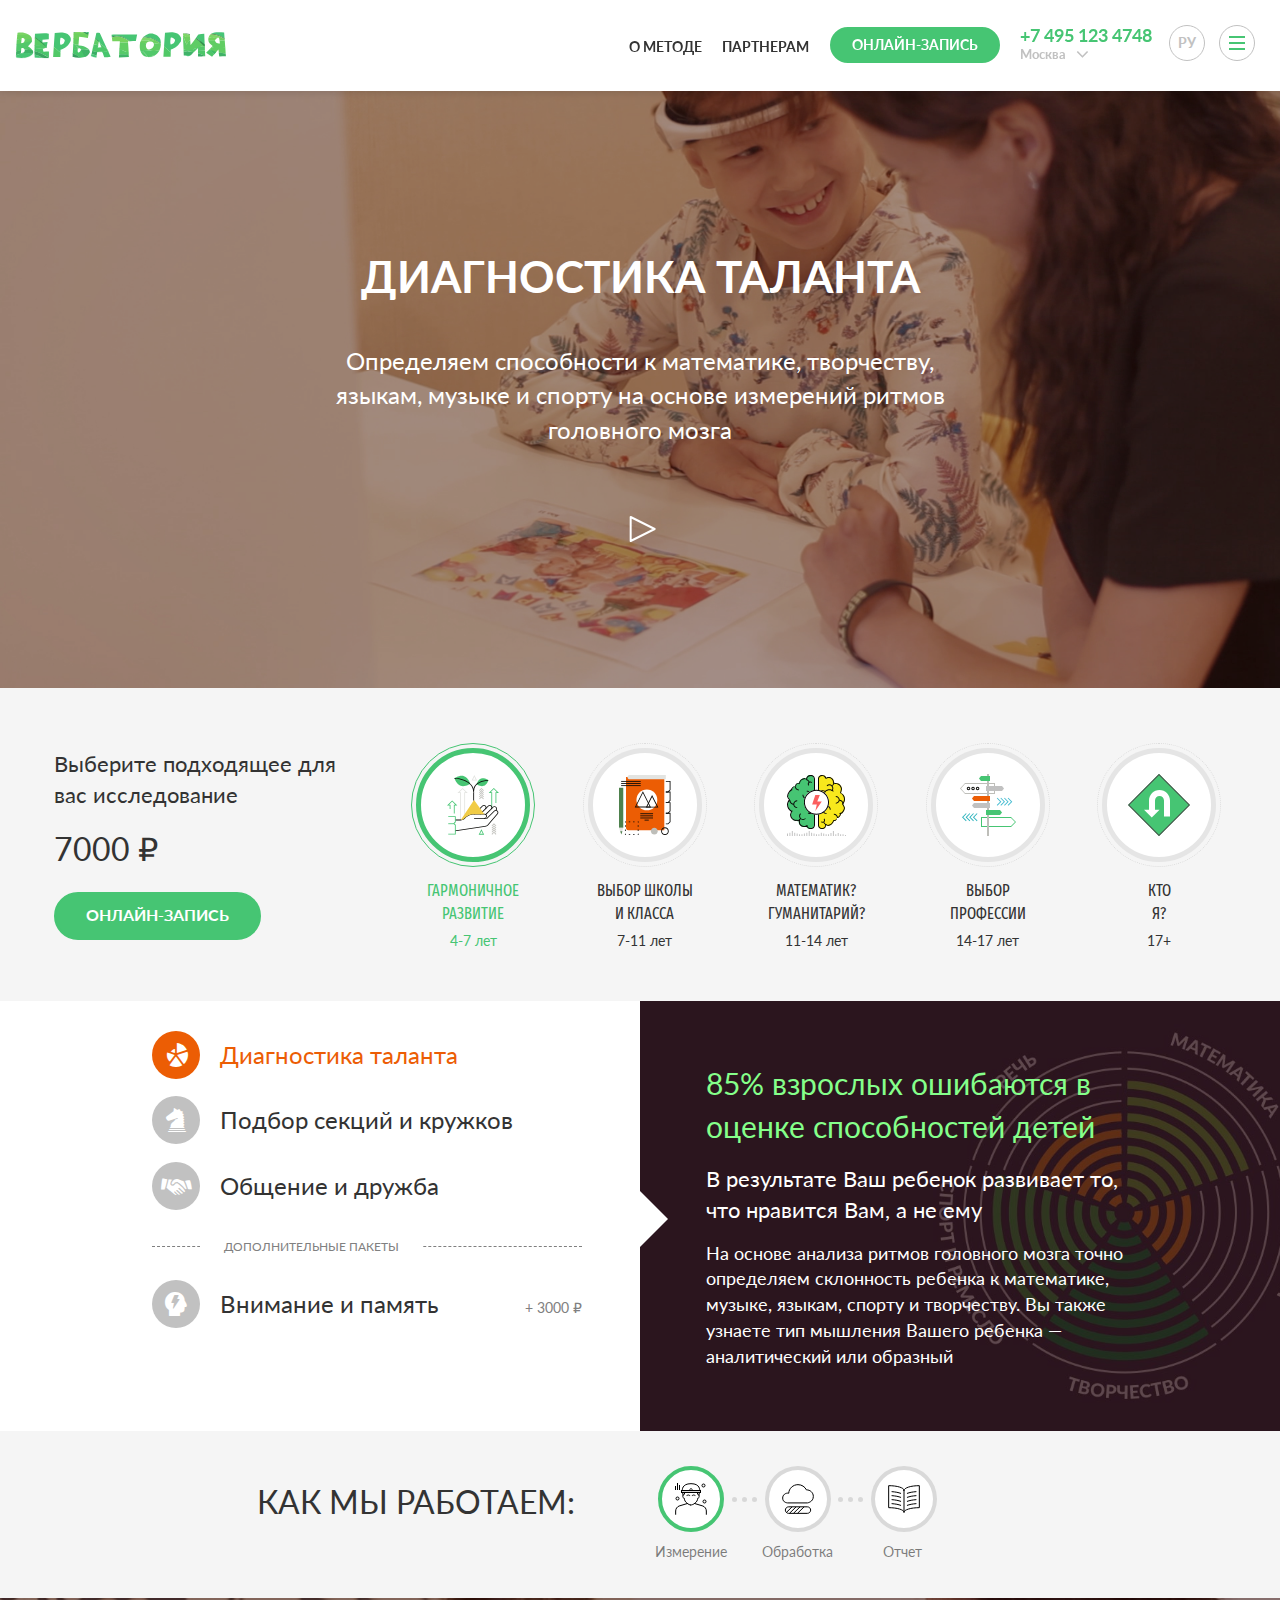
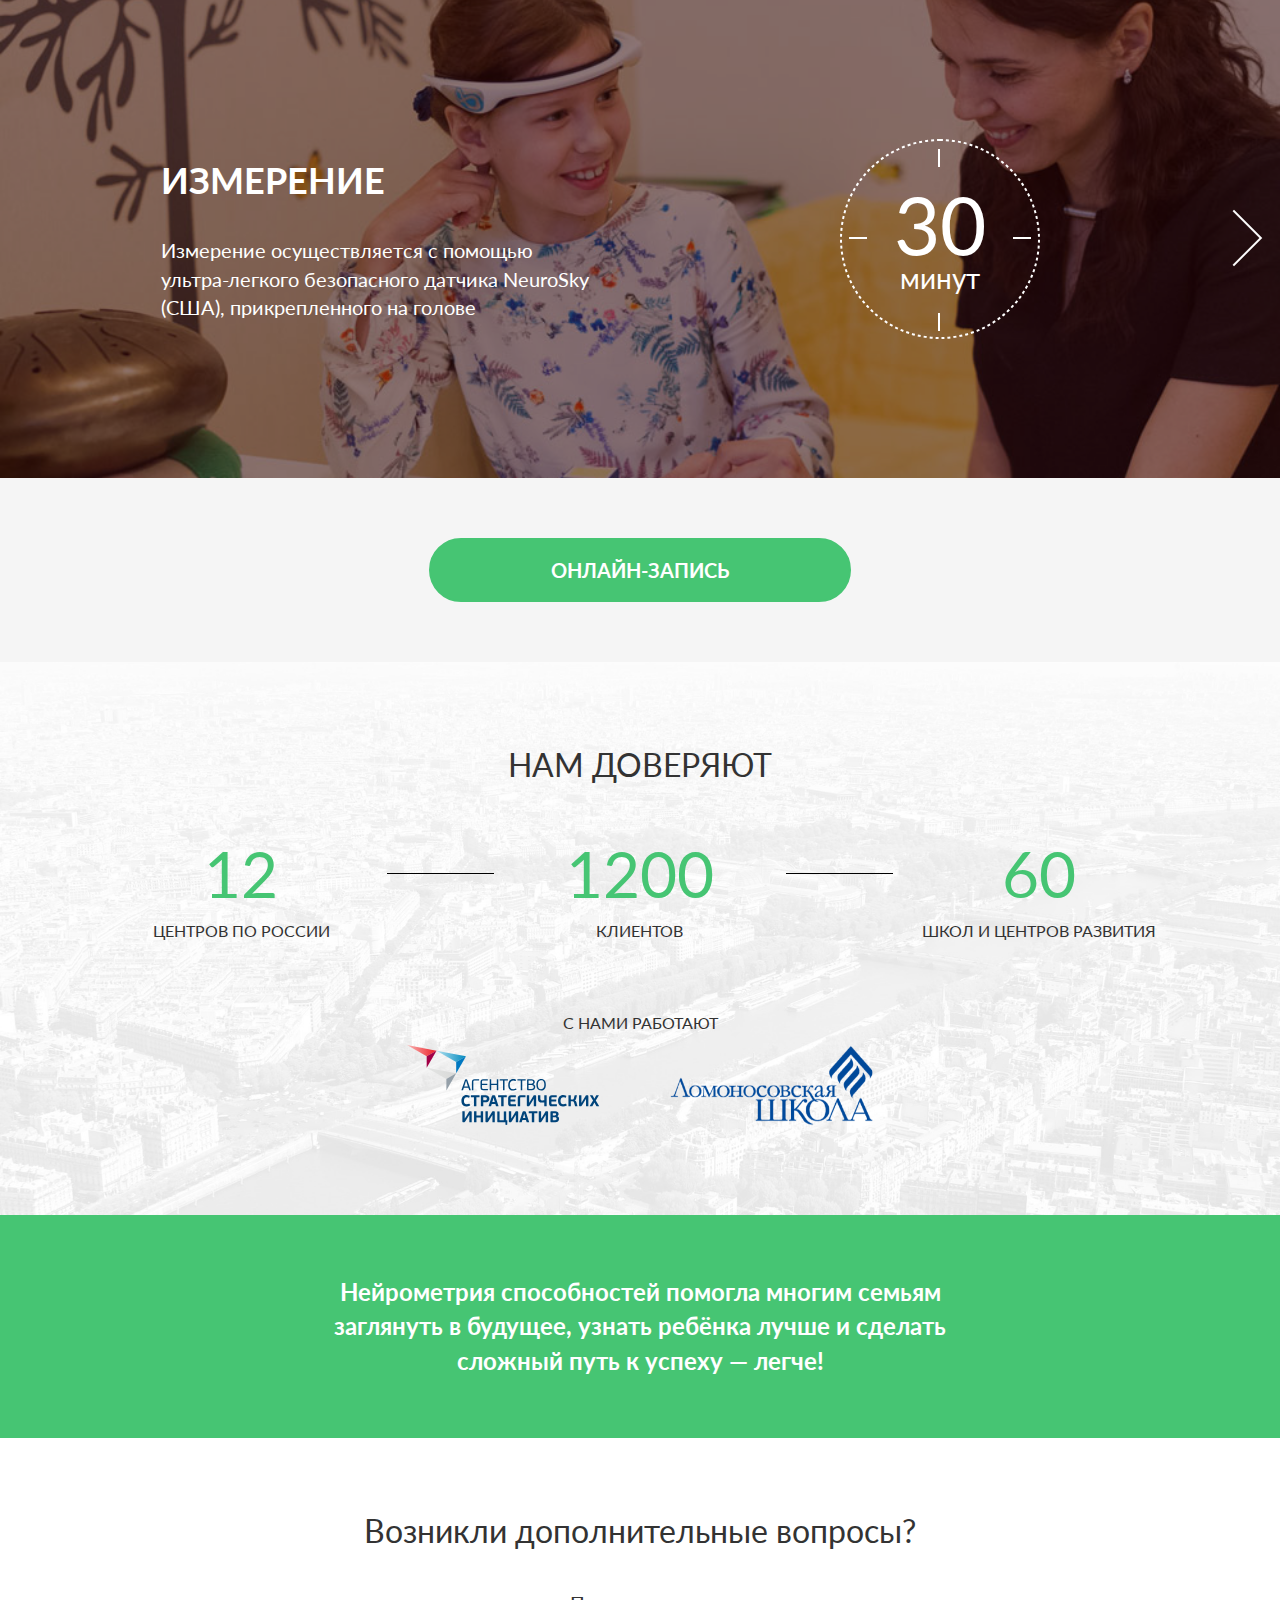
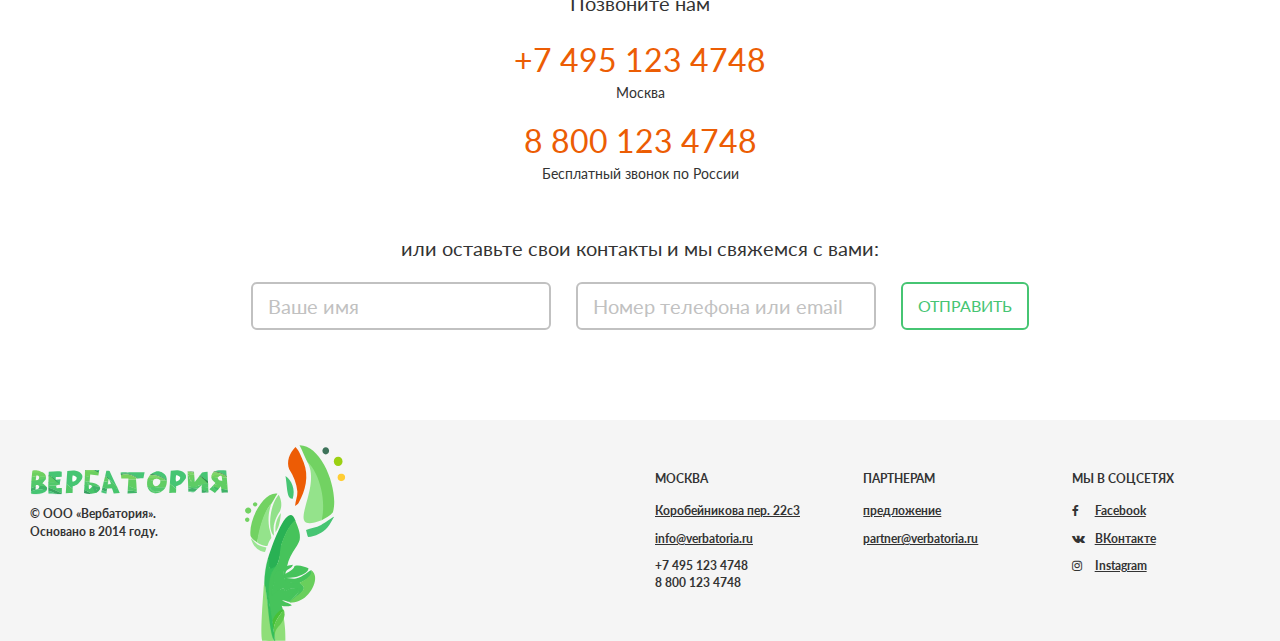
==== commit d3b520a7: "mobile styles" ====
--- a/index.html
+++ b/index.html
@@ -101,31 +101,33 @@
     </div>
 
     <div class="visible-xs visible-sm">
-      <div class="mobile-main-menu">
-        <ul class="mobile-menu">
-          <li><a href="#choose-age">Выбрать исследование</a></li>
-          <li><a href="#how-to-work">Как мы работаем</a></li>
-          <li><a href="about_method.html">О методе</a></li>
-          <li><a href="partners.html">Партнерам</a></li>
-          <li><a href="#main-page-feedback">Оставить заявку</a></li>
-          <div class="submenu-toggle">
-            <div class="click-to-toggle">Москва<span class="fa fa-angle-down"></span><span class="fa fa-angle-up"></span> </div>
-            <ul class="mobile-submenu">
-              <li><a href="#">Санкт-Петербург</a></li>
-              <li><a href="#">Ростов-на-Дону</a></li>
-              <li><a href="#">Екатеринбург</a></li>
-              <li><a href="#">Самара</a></li>
-            </ul>
-          </div>
-          <div class="submenu-toggle">
-            <div class="click-to-toggle">Русский<span class="fa fa-angle-down"></span><span class="fa fa-angle-up"></span> </div>
-            <ul class="mobile-submenu">
-              <li><a href="#">English</a></li>
-              <li><a href="#">қазақша</a></li>
-              <li><a href="#">中文(简体)</a></li>
-            </ul>
-          </div>
-        </ul>
+      <div class="mobile-menu-wrapper">
+        <div class="mobile-main-menu">
+          <ul class="mobile-menu">
+            <li><a href="#choose-age">Выбрать исследование</a></li>
+            <li><a href="#how-to-work">Как мы работаем</a></li>
+            <li><a href="about_method.html">О методе</a></li>
+            <li><a href="partners.html">Партнерам</a></li>
+            <li><a href="#main-page-feedback">Оставить заявку</a></li>
+            <div class="submenu-toggle">
+              <div class="click-to-toggle">Москва<span class="fa fa-angle-down"></span><span class="fa fa-angle-up"></span> </div>
+              <ul class="mobile-submenu">
+                <li><a href="#">Санкт-Петербург</a></li>
+                <li><a href="#">Ростов-на-Дону</a></li>
+                <li><a href="#">Екатеринбург</a></li>
+                <li><a href="#">Самара</a></li>
+              </ul>
+            </div>
+            <div class="submenu-toggle">
+              <div class="click-to-toggle">Русский<span class="fa fa-angle-down"></span><span class="fa fa-angle-up"></span> </div>
+              <ul class="mobile-submenu">
+                <li><a href="#">English</a></li>
+                <li><a href="#">қазақша</a></li>
+                <li><a href="#">中文(简体)</a></li>
+              </ul>
+            </div>
+          </ul>
+        </div>
       </div>
     </div>
 
@@ -148,6 +150,12 @@
             </div>
           </div>
         </div>
+      </div>
+    </div>
+
+    <div class="visible-xs">
+      <div class="online-entry-btn-wrapper">
+        <button class="round-button success xxl-btn">Онлайн-запись</button>
       </div>
     </div>
 
@@ -688,34 +696,36 @@
         <div class="col-xs-12 col-sm-6">
           <div class="how-to-work-step-icons">
             <div class="disable-overlay"></div>
-            <div class="step-item">
-              <div class="step-item-icon active" data-step="1">
-                <img src="theme/images/Home/how_measure.svg" alt="how_measure">
-              </div>
-              <div class="step-item-text">
-                Измерение
-              </div>
-            </div>
-            <div class="step-item-circle"></div>
-            <div class="step-item-circle"></div>
-            <div class="step-item-circle"></div>
-            <div class="step-item">
-              <div class="step-item-icon" data-step="2">
-                <img src="theme/images/Home/how_process.svg" alt="how_process">
-              </div>
-              <div class="step-item-text">
-                Обработка
-              </div>
-            </div>
-            <div class="step-item-circle"></div>
-            <div class="step-item-circle"></div>
-            <div class="step-item-circle"></div>
-            <div class="step-item">
-              <div class="step-item-icon" data-step="3">
-                <img src="theme/images/Home/how_report.svg" alt="how_report">
-              </div>
-              <div class="step-item-text">
-                Отчет
+            <div class="steps-wrapper">
+              <div class="step-item">
+                <div class="step-item-icon active" data-step="1">
+                  <img src="theme/images/Home/how_measure.svg" alt="how_measure">
+                </div>
+                <div class="step-item-text">
+                  Измерение
+                </div>
+              </div>
+              <div class="step-item-circle"></div>
+              <div class="step-item-circle"></div>
+              <div class="step-item-circle"></div>
+              <div class="step-item">
+                <div class="step-item-icon" data-step="2">
+                  <img src="theme/images/Home/how_process.svg" alt="how_process">
+                </div>
+                <div class="step-item-text">
+                  Обработка
+                </div>
+              </div>
+              <div class="step-item-circle"></div>
+              <div class="step-item-circle"></div>
+              <div class="step-item-circle"></div>
+              <div class="step-item">
+                <div class="step-item-icon" data-step="3">
+                  <img src="theme/images/Home/how_report.svg" alt="how_report">
+                </div>
+                <div class="step-item-text">
+                  Отчет
+                </div>
               </div>
             </div>
           </div>
@@ -916,7 +926,47 @@
   <footer>
     <div class="container">
       <div class="row">
-        <div class="col-xs-12 col-sm-4 col-md-5 col-lg-6">
+        <div class="col-xs-12 col-sm-8 col-md-7 col-lg-6 col-sm-push-4 col-md-push-5 col-lg-push-6">
+          <div class="row">
+            <div class="col-sm-4 footer-mobile-block">
+              <div class="footer-title">Москва</div>
+              <div class="footer__link-item">
+                <a href="#">Коробейникова пер. 22с3</a>
+              </div>
+              <div class="footer__link-item">
+                <a href="mailto:info@verbatoria.ru">info@verbatoria.ru</a>
+              </div>
+              <div class="hidden-xs">
+                +7 495 123 4748<br/>8 800 123 4748
+              </div>
+            </div>
+            <div class="col-sm-4 footer-mobile-block">
+              <div class="footer-title">Партнерам</div>
+              <div class="footer__link-item">
+                <a href="#">предложение</a>
+              </div>
+              <div class="footer__link-item">
+                <a href="mailto:partner@verbatoria.ru">partner@verbatoria.ru</a>
+              </div>
+            </div>
+            <div class="col-sm-4 footer-mobile-block">
+              <div class="footer-title">Мы в соцсетях</div>
+              <div class="footer__link-item">
+                <span class="fa fa-facebook hidden-xs"></span>
+                <a href="#">Facebook</a>
+              </div>
+              <div class="footer__link-item">
+                <span class="fa fa-vk hidden-xs"></span>
+                <a href="#">ВКонтакте</a>
+              </div>
+              <div class="footer__link-item">
+                <span class="fa fa-instagram hidden-xs"></span>
+                <a href="#">Instagram</a>
+              </div>
+            </div>
+          </div>
+        </div>
+        <div class="col-xs-12 col-sm-4 col-md-5 col-lg-6 col-sm-pull-8 col-md-pull-7 col-lg-pull-6">
           <div class="footer_verbatoria-tree-img hidden-sm hidden-xs">
             <img src="theme/images/Home/verbatoria_tree.svg"  height="196" alt="Дерево Вербатория"/>
           </div>
@@ -927,48 +977,6 @@
             © ООО «Вербатория».<br/>
             Основано в 2014 году.
           </div>
-
-        </div>
-
-        <div class="col-xs-12 col-sm-8 col-md-7 col-lg-6">
-          <div class="row">
-            <div class="col-sm-4">
-              <div class="footer-title">Москва</div>
-              <div class="footer__link-item">
-                <a href="#">Коробейникова пер. 22с3</a>
-              </div>
-              <div class="footer__link-item">
-                <a href="mailto:info@verbatoria.ru">info@verbatoria.ru</a>
-              </div>
-              <div>
-                +7 495 123 4748<br/>8 800 123 4748
-              </div>
-            </div>
-            <div class="col-sm-4">
-              <div class="footer-title">Партнерам</div>
-              <div class="footer__link-item">
-                <a href="#">предложение</a>
-              </div>
-              <div class="footer__link-item">
-                <a href="mailto:partner@verbatoria.ru">partner@verbatoria.ru</a>
-              </div>
-            </div>
-            <div class="col-sm-4">
-              <div class="footer-title">Мы в соцсетях</div>
-              <div class="footer__link-item">
-                <span class="fa fa-facebook"></span>
-                <a href="#">Facebook</a>
-              </div>
-              <div class="footer__link-item">
-                <span class="fa fa-vk"></span>
-                <a href="#">ВКонтакте</a>
-              </div>
-              <div class="footer__link-item">
-                <span class="fa fa-instagram"></span>
-                <a href="#">Instagram</a>
-              </div>
-            </div>
-          </div>
         </div>
       </div>
     </div>
--- a/theme/css/theme.css
+++ b/theme/css/theme.css
@@ -2814,6 +2814,9 @@
   html *,
   body * {
     outline: none !important; }
+  html.overflow-hidden,
+  body.overflow-hidden {
+    overflow: hidden; }
 
 .hide {
   display: none; }
@@ -3260,13 +3263,18 @@
   left: 0;
   background-color: rgba(0, 0, 0, 0.6); }
 
+.mobile-menu-wrapper {
+  position: fixed;
+  top: 5.6875rem;
+  bottom: 0;
+  right: 0;
+  overflow: auto;
+  z-index: 50;
+  width: 20.125rem;
+  display: none; }
+
 .mobile-main-menu {
-  width: 20.125rem;
-  background-color: #ffffff;
-  position: absolute;
-  top: 5.6875rem;
-  right: 0;
-  display: none; }
+  background-color: #ffffff; }
   .mobile-main-menu ul {
     padding: 0;
     list-style-type: none;
@@ -3312,14 +3320,15 @@
           color: black; }
 
 .phone-mobile-menu {
-  position: absolute;
+  position: fixed;
   top: 5.6875rem;
   right: 0;
   width: 20.1875rem;
   background-color: #ffffff;
   text-align: center;
   padding-bottom: 1.875rem;
-  display: none; }
+  display: none;
+  z-index: 50; }
   .phone-mobile-menu.visible {
     display: block; }
   .phone-mobile-menu .feedback-phone {
@@ -3330,6 +3339,21 @@
   .phone-mobile-menu .phone-subtext {
     text-align: center;
     font-size: 0.875rem; }
+
+.online-entry-btn-wrapper {
+  display: none;
+  position: fixed;
+  bottom: 0;
+  left: 0;
+  height: 5.625rem;
+  width: 100%;
+  justify-content: center;
+  align-items: center;
+  background-color: #ffffff;
+  box-shadow: 0 0 7px 0 rgba(0, 0, 0, 0.12);
+  z-index: 100; }
+  .online-entry-btn-wrapper.visible {
+    display: flex !important; }
 
 /* FONT */
 /* BORDER */
@@ -3358,7 +3382,7 @@
   left: 0;
   width: 100%;
   height: 100%;
-  background: #ffffff url("../images/Home/photos/start_img.jpg") no-repeat;
+  background: #ffffff url("../images/Home/photos/start_img.jpg") no-repeat center;
   background-size: cover;
   z-index: 3;
   transition: left 1s ease; }
@@ -3366,9 +3390,10 @@
     left: -100%; }
 
 .slides {
+  display: flex;
+  align-items: center;
   position: relative;
   width: 400%;
-  display: flex;
   transition: left 1s ease;
   left: 100%; }
   .slides.show-0 {
@@ -3386,6 +3411,18 @@
     justify-content: center;
     position: relative;
     height: 37.5rem; }
+    .slides .video-slider__item.slide-background_1 {
+      background: #ffffff url("../images/Home/photos/video_1.jpeg") no-repeat center;
+      background-size: cover; }
+    .slides .video-slider__item.slide-background_2 {
+      background: #ffffff url("../images/Home/photos/video_2.jpeg") no-repeat center;
+      background-size: cover; }
+    .slides .video-slider__item.slide-background_3 {
+      background: #ffffff url("../images/Home/photos/video_3.jpeg") no-repeat center;
+      background-size: cover; }
+    .slides .video-slider__item.slide-background_4 {
+      background: #ffffff url("../images/Home/photos/video_4.jpeg") no-repeat center;
+      background-size: cover; }
     .slides .video-slider__item video {
       position: absolute;
       left: 0;
@@ -3394,6 +3431,12 @@
       min-height: 100%;
       height: auto;
       width: auto; }
+    .slides .video-slider__item img {
+      position: absolute;
+      left: 0;
+      top: 0;
+      height: 21.875rem;
+      width: 100%; }
     .slides .video-slider__item .text-item {
       text-align: center;
       color: #ffffff;
@@ -3446,7 +3489,7 @@
   width: 100%;
   text-align: center;
   vertical-align: middle;
-  z-index: 10; }
+  z-index: 8; }
   .slider-circles .circle {
     display: inline-block;
     width: 16px;
@@ -3462,6 +3505,10 @@
 
 #play-btn {
   margin-top: 3.125rem; }
+
+#play-btn-circle.go-time {
+  transition: stroke-dashoffset 7s ease;
+  stroke-dashoffset: 0; }
 
 /* FONT */
 /* BORDER */
@@ -4437,18 +4484,32 @@
   .header-phone-btn {
     top: 0.875rem; }
 
+  .how-to-work-step-icons {
+    display: flex;
+    justify-content: center; }
+
   .steps-slider .step .left-block {
     padding: 1.25rem; }
 
   .phone-mobile-menu {
     top: 3.8125rem;
     width: 100%;
-    height: 400px;
+    bottom: 5.625rem;
     flex-direction: column;
     justify-content: center;
     border-top: solid 1px #e8e8e8; }
     .phone-mobile-menu.visible {
       display: flex !important; }
+
+  .mobile-main-menu {
+    top: 3.75rem;
+    width: 100%;
+    border-top: solid 1px #e8e8e8; }
+
+  .mobile-menu-wrapper {
+    top: 3.6875rem;
+    bottom: 5.625rem;
+    width: 100%; }
 
   .round-button.xxl-btn {
     height: 3.4375rem;
@@ -4473,11 +4534,14 @@
   .video-slider {
     height: 21.875rem; }
 
+  .video-slider__item {
+    height: 21.875rem !important; }
+
   .video-slider__text-title {
     font-size: 1.75rem; }
 
   .video-slider__regular-text {
-    font-size: 1.125rem;
+    font-size: 1.0625rem;
     font-weight: normal; }
 
   .video-slider__main-text {
@@ -4515,6 +4579,9 @@
     .steps-slider .step-content-container .step-text {
       font-size: 1rem;
       text-align: center; }
+    .steps-slider .slider-btn {
+      width: 1.25rem;
+      height: 1.25rem; }
     .steps-slider .step {
       height: 26.25rem; }
       .steps-slider .step .left-block {
@@ -4536,6 +4603,8 @@
     height: 127px; }
 
   .diagram-bg {
+    position: relative;
+    top: -20px;
     width: 92px;
     height: 90px; }
     .diagram-bg .animate {
@@ -4584,7 +4653,15 @@
     .common-feedback .common-feedback__form button {
       margin-top: 1.25rem; }
 
-  footer div {
-    text-align: center; } }
+  footer {
+    color: rgba(0, 0, 0, 0.6);
+    font-size: 1rem;
+    font-weight: normal; }
+    footer a {
+      text-decoration: underline; }
+    footer div {
+      text-align: center; }
+    footer .footer-mobile-block {
+      margin-bottom: 3.4375rem; } }
 
 /*# sourceMappingURL=theme.css.map */
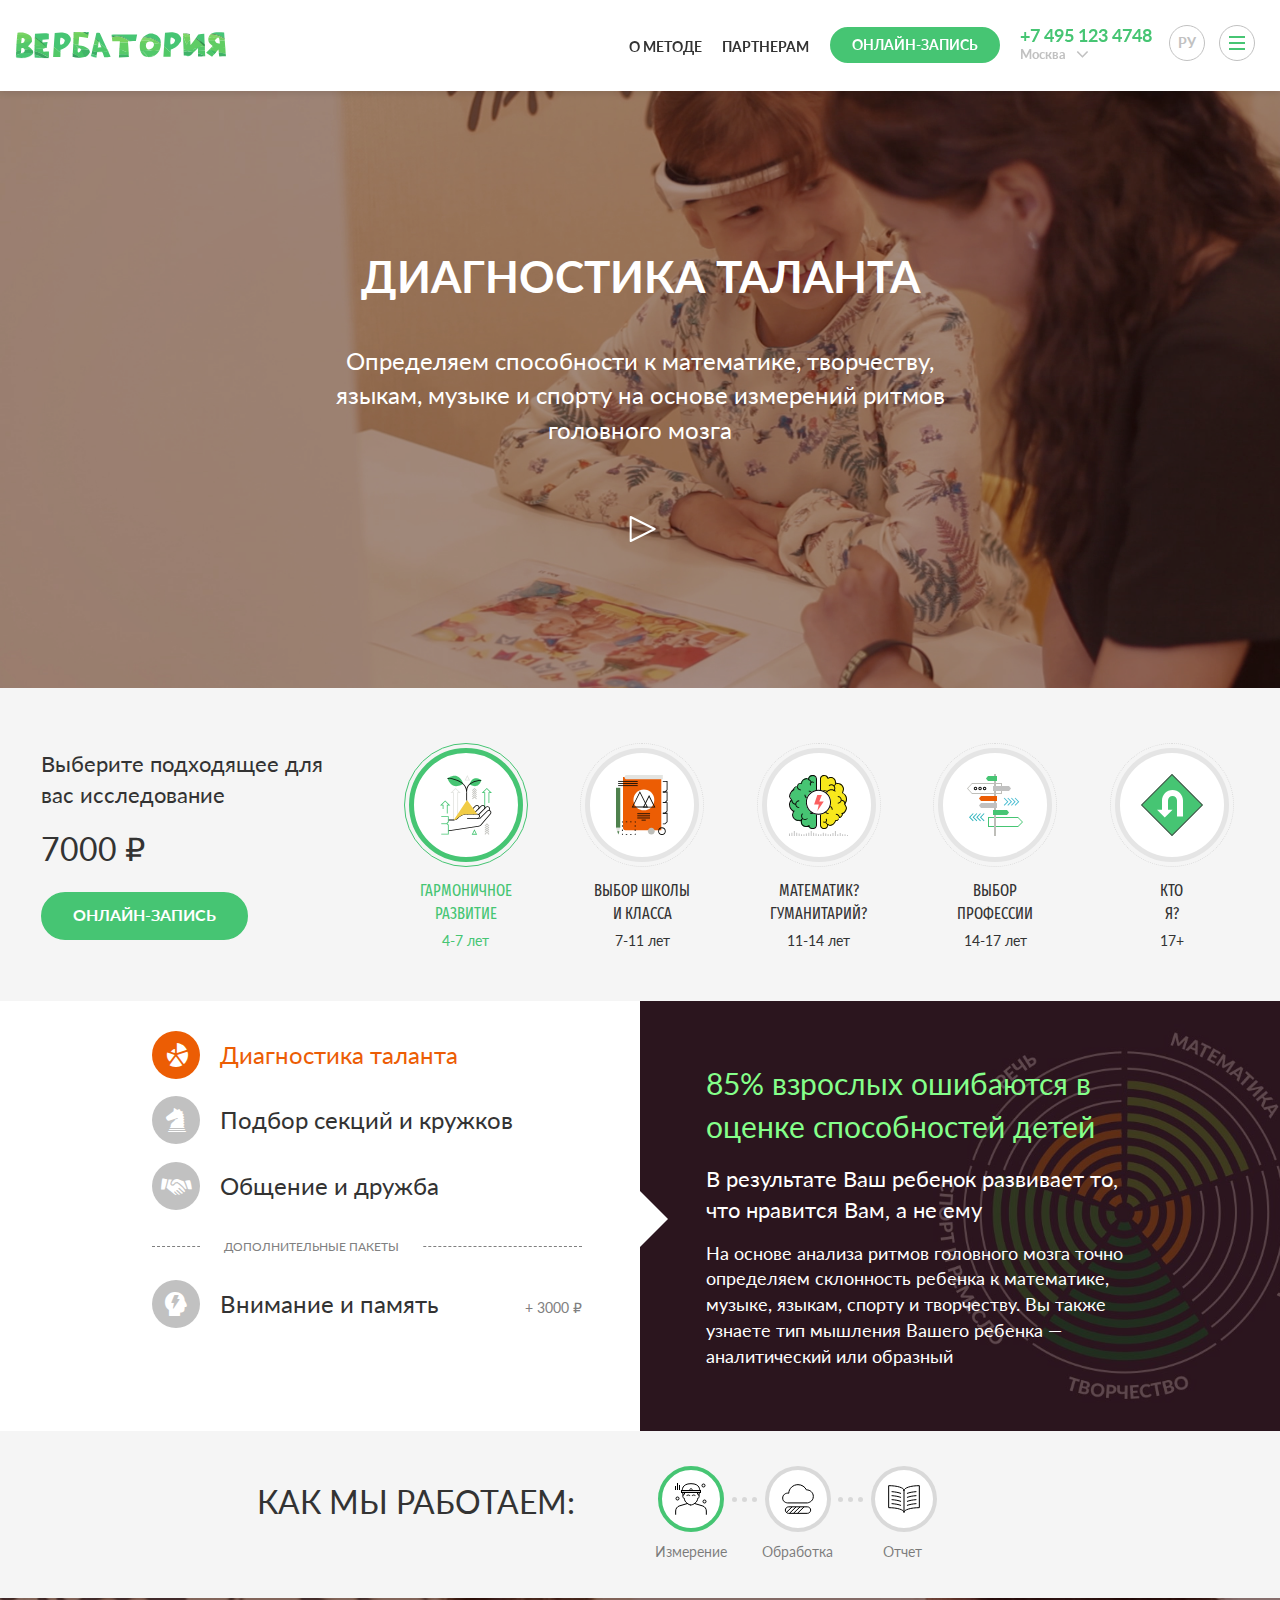
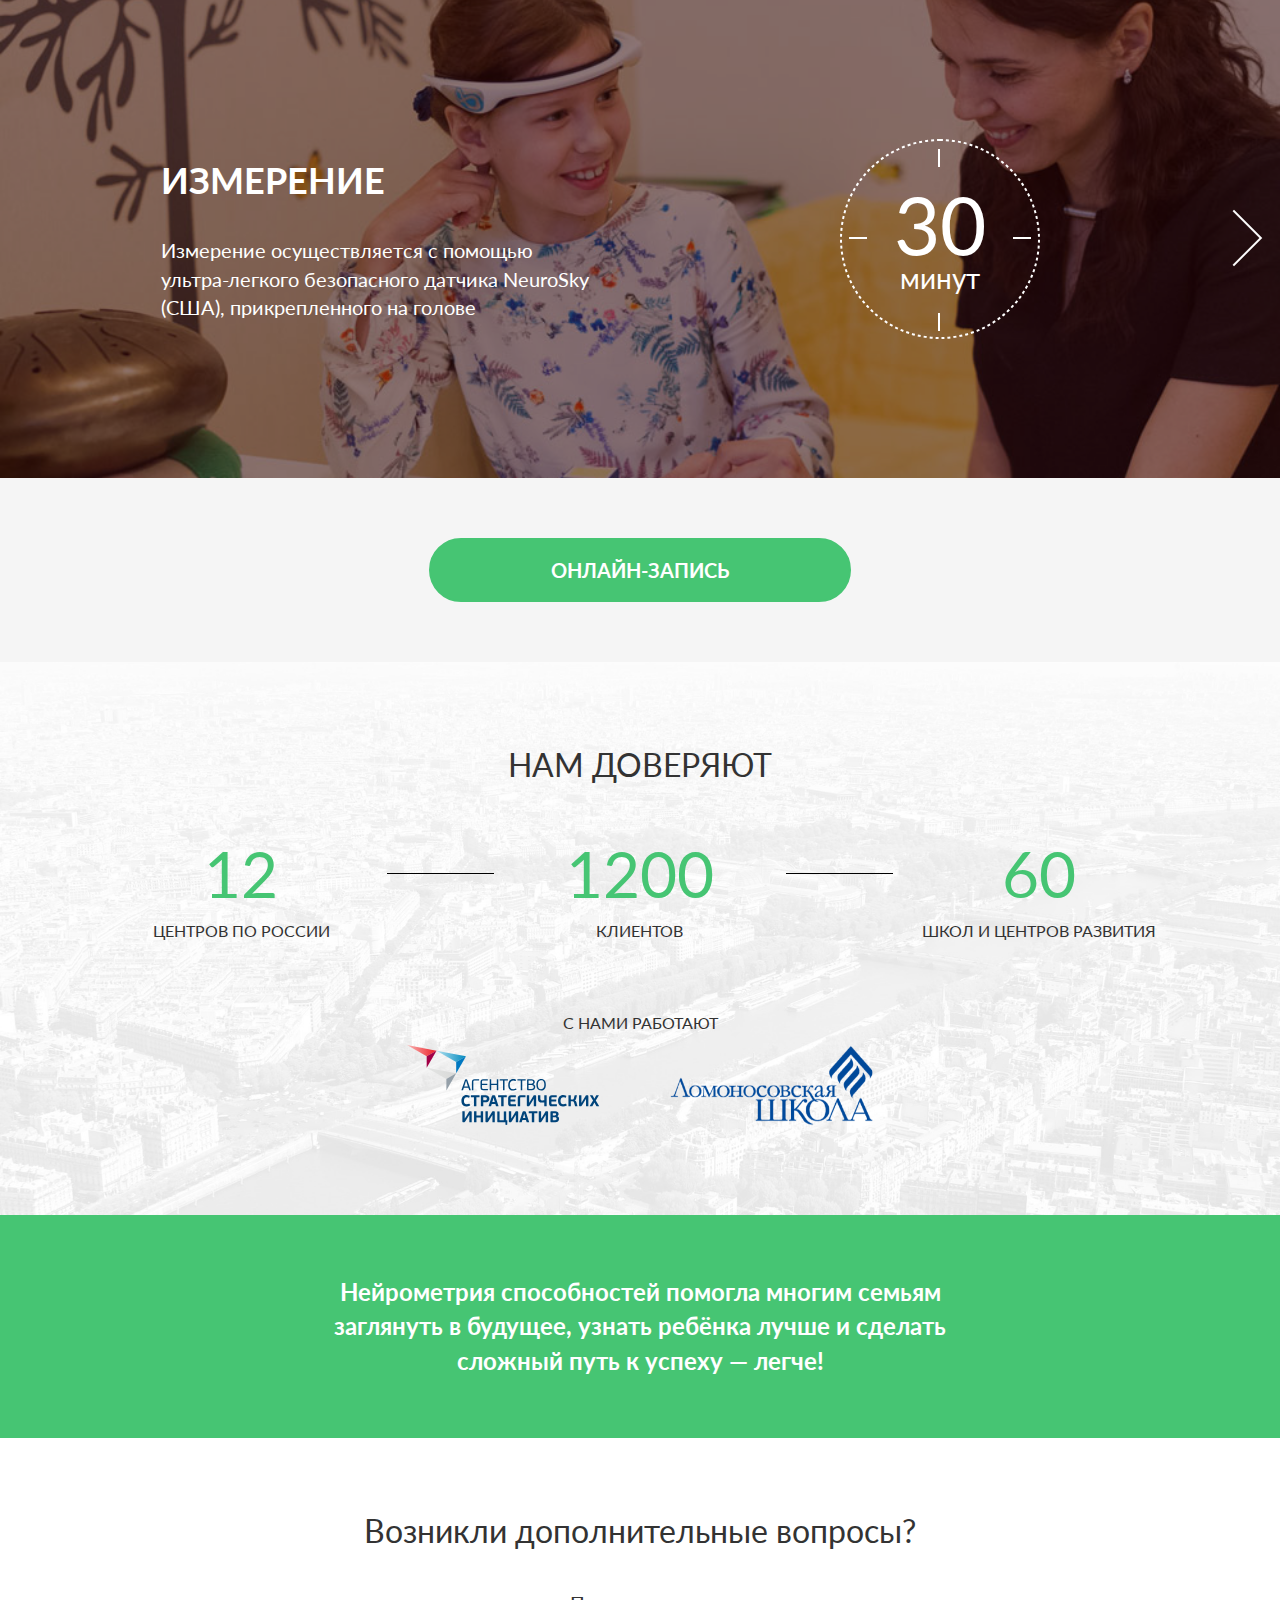
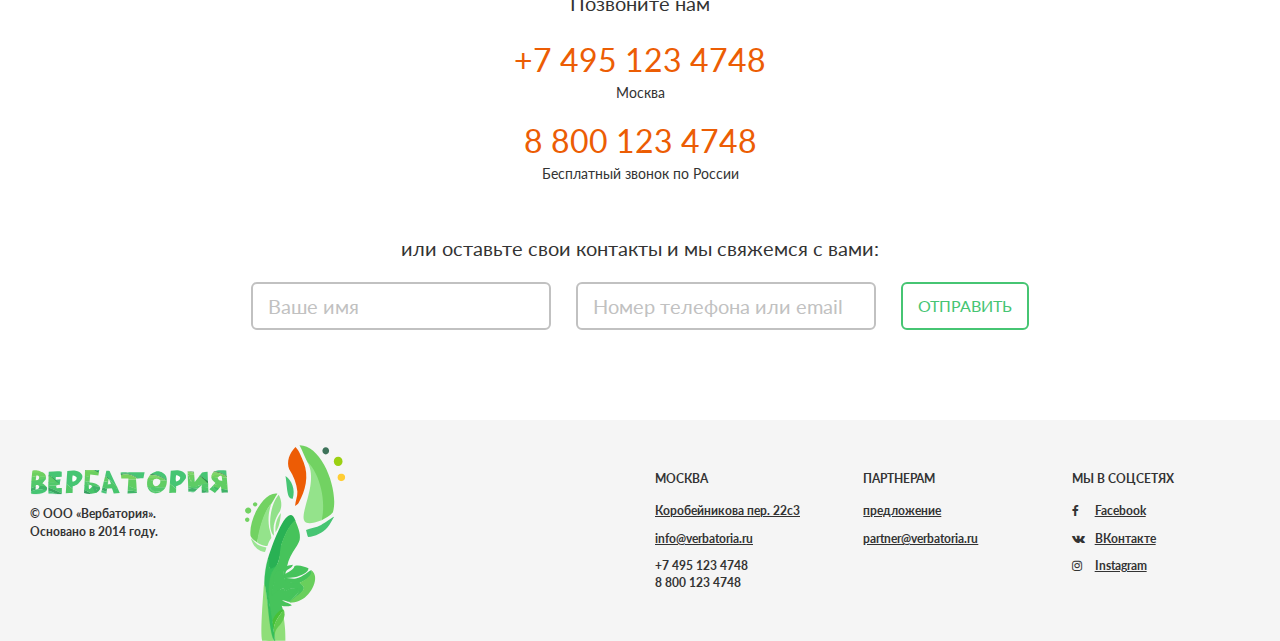
==== commit 9521a322: "mobile styles" ====
--- a/index.html
+++ b/index.html
@@ -292,16 +292,15 @@
     </div>
   </div>
 
-  <div class="container">
-    <div id="choose-age" class="choose-age">
+  <div id="choose-age" class="choose-age">
       <div class="first-block">
         <div class="choose-age-text">
           Выберите подходящее для вас исследование
         </div>
-        <div class="choose-age-price">
+        <div class="choose-age-price hidden-xs">
           7000 &#8381;
         </div>
-        <button class="round-button success lg-btn">Онлайн-запись</button>
+        <button class="round-button success lg-btn hidden-xs">Онлайн-запись</button>
       </div>
       <div class="choose-age-item active" data-package="4-7">
         <div class="choose-age-icon">
@@ -358,10 +357,9 @@
           <div class="age">17+</div>
         </div>
       </div>
-    </div>
   </div>
 
-  <div class="age-packages">
+  <div class="age-packages hidden-xs">
       <div class="row">
         <div class="col-xs-12 col-sm-6">
           <div class="package-section-list-wrapper">
--- a/theme/css/theme.css
+++ b/theme/css/theme.css
@@ -3382,7 +3382,7 @@
   left: 0;
   width: 100%;
   height: 100%;
-  background: #ffffff url("../images/Home/photos/start_img.jpg") no-repeat center;
+  background: #ffffff url("../images/Home/photos/start_img.jpg") no-repeat;
   background-size: cover;
   z-index: 3;
   transition: left 1s ease; }
@@ -4491,6 +4491,9 @@
   .steps-slider .step .left-block {
     padding: 1.25rem; }
 
+  .slider-img {
+    background-position: center; }
+
   .phone-mobile-menu {
     top: 3.8125rem;
     width: 100%;
@@ -4549,6 +4552,39 @@
 
   .slider-circles {
     bottom: 1.875rem; }
+
+  .choose-age {
+    background-color: #ffffff;
+    padding-left: 0;
+    padding-right: 0;
+    padding-bottom: 0; }
+
+  .choose-age-text {
+    text-align: center; }
+
+  .choose-age-item {
+    flex-basis: 50%;
+    border-top: solid 1px #d8d8d8;
+    padding-bottom: 0.8125rem; }
+    .choose-age-item .choose-age-icon {
+      margin: auto;
+      border: none !important; }
+      .choose-age-item .choose-age-icon .choose-age-second-border {
+        border: none; }
+
+  .choose-age-item:nth-child(odd) {
+    border-left: solid 1px #d8d8d8; }
+
+  .choose-age-item:last-child {
+    flex-basis: 100%; }
+
+  .choose-age-icon-text .main-text {
+    font-size: 0.875rem; }
+  .choose-age-icon-text .age {
+    font-size: 0.875rem; }
+
+  .choose-age-item.active .choose-age-icon-text {
+    color: inherit; }
 
   .package-section .package-section__title {
     font-size: 1rem; }
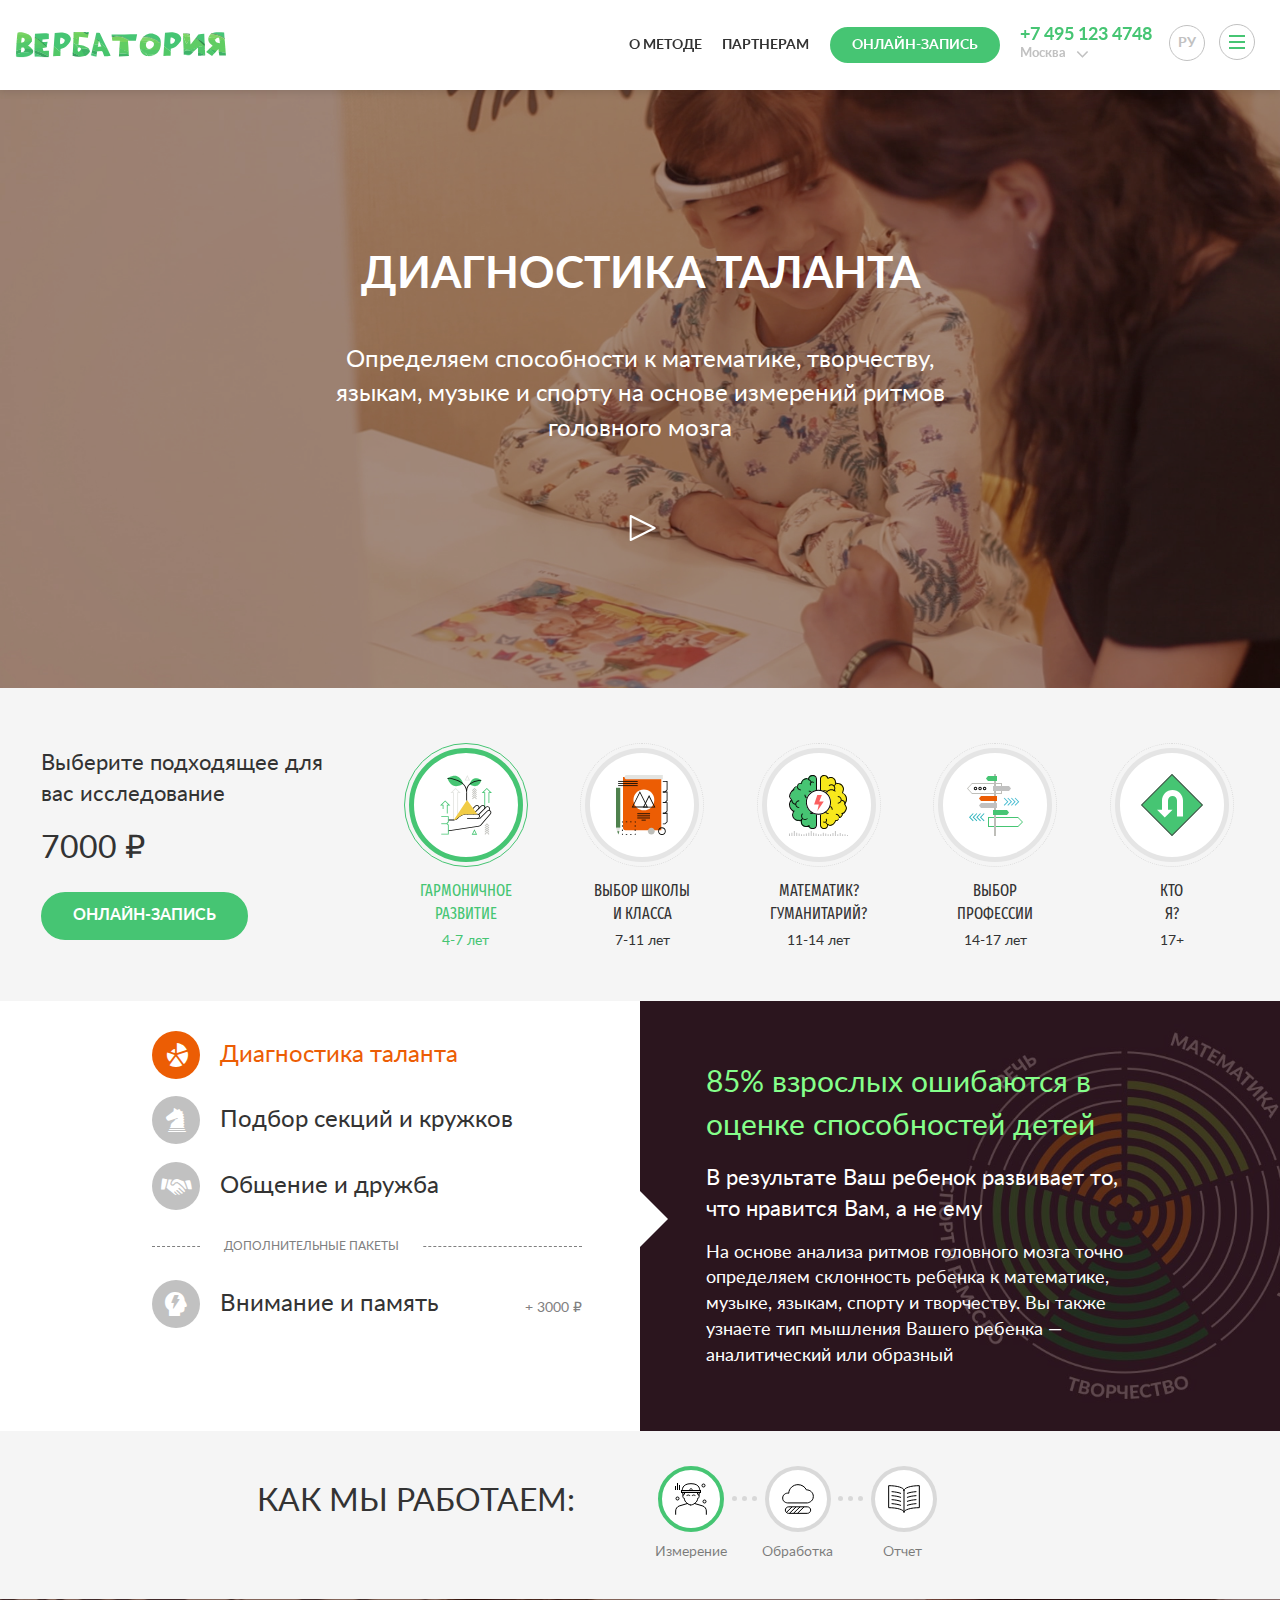
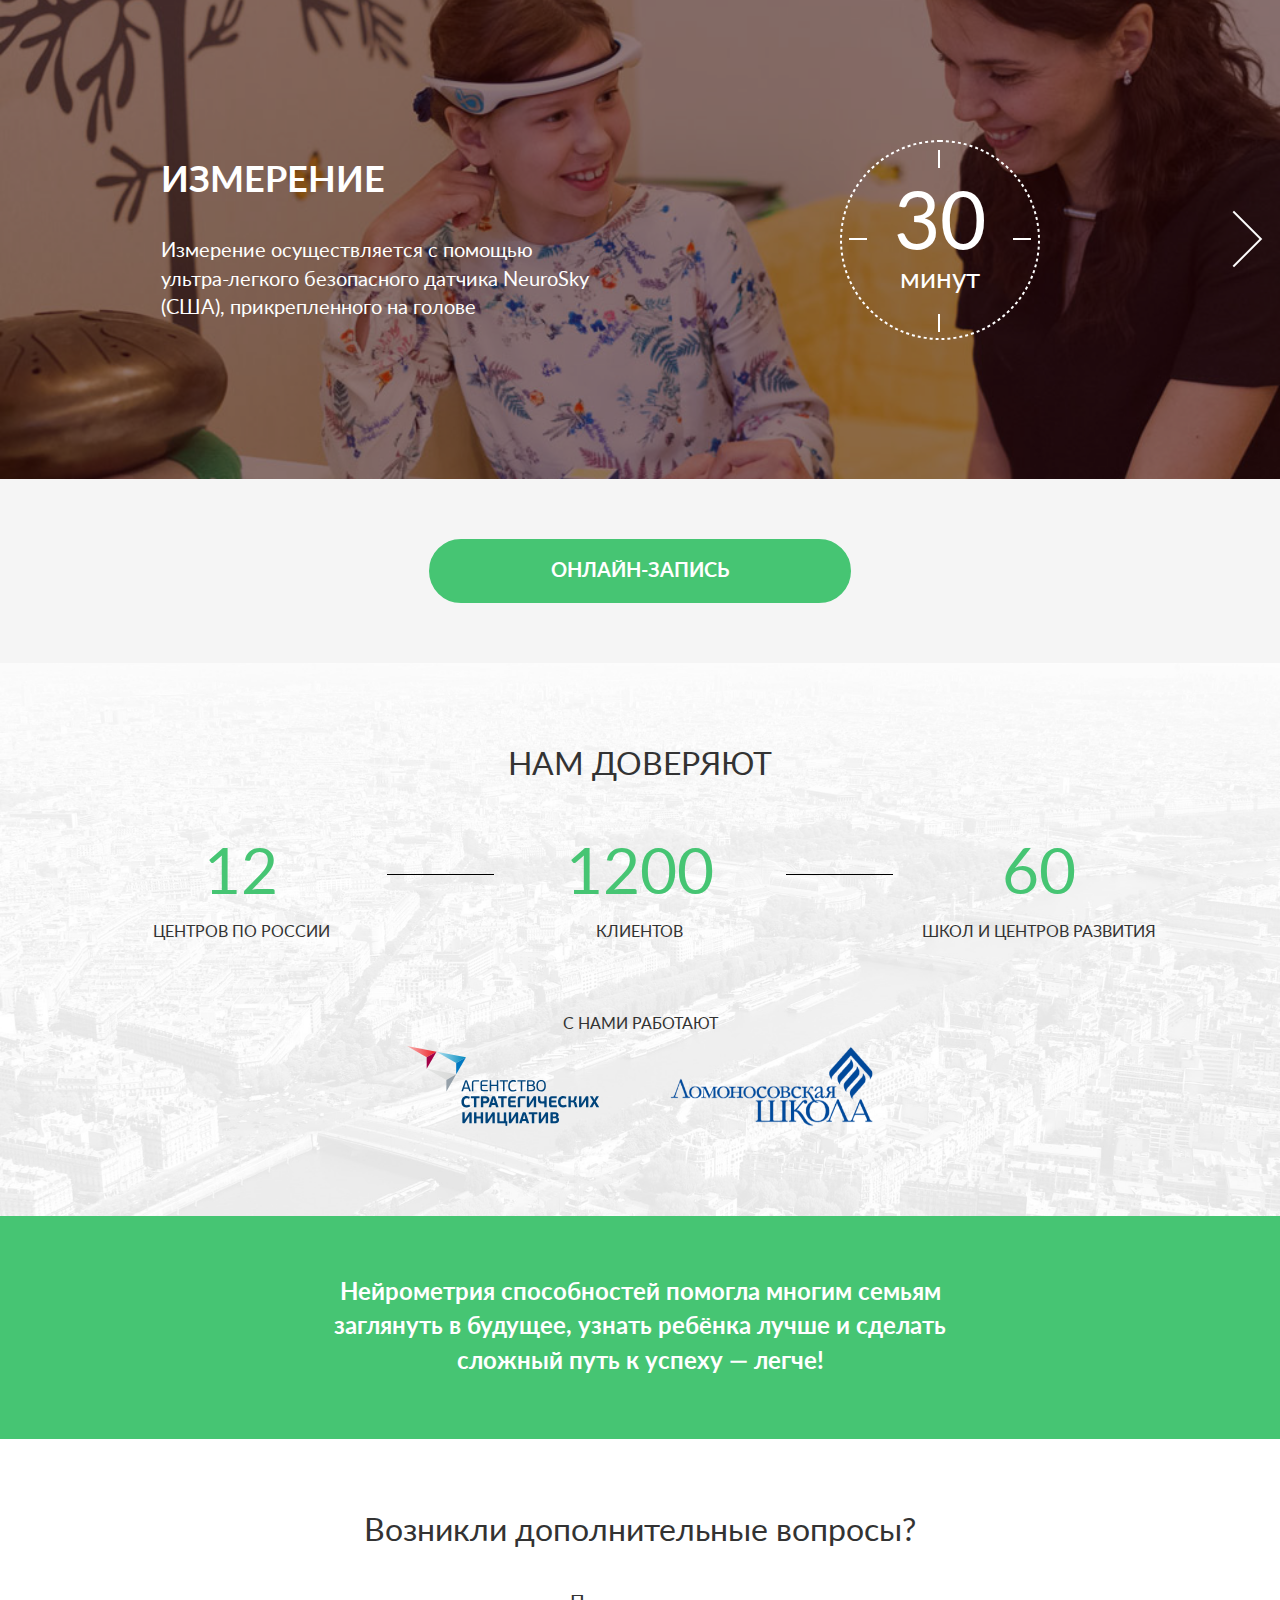
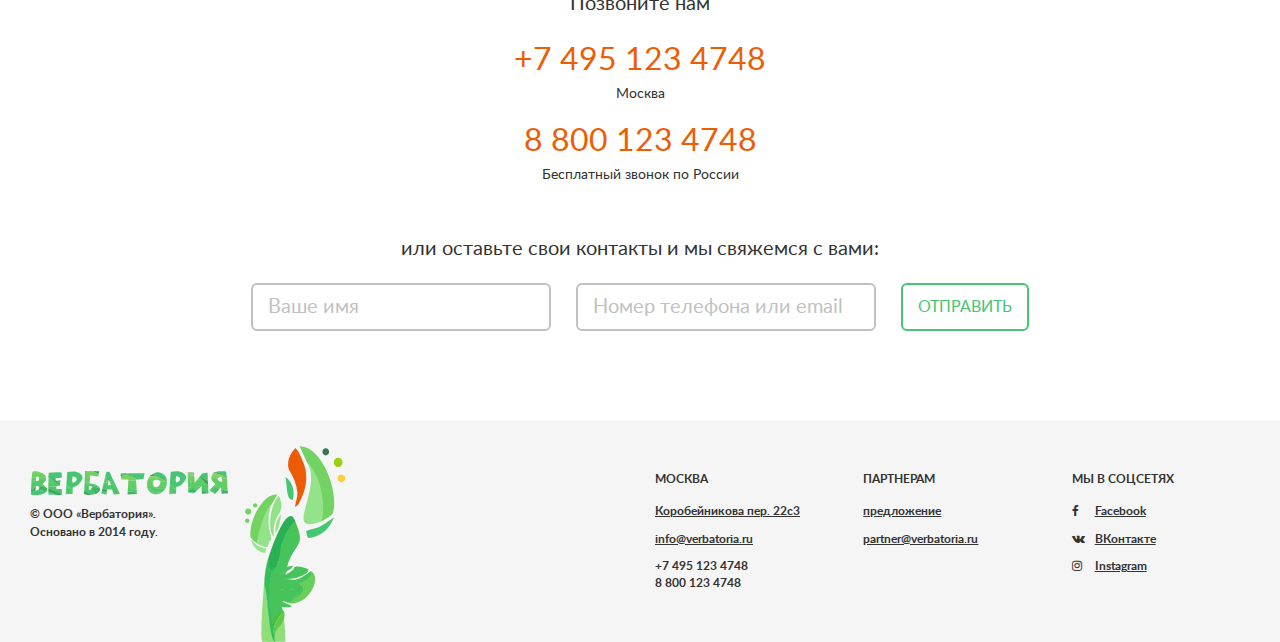
==== commit 5d3e0c1d: "refactor steps" ====
--- a/index.html
+++ b/index.html
@@ -292,7 +292,8 @@
     </div>
   </div>
 
-  <div id="choose-age" class="choose-age">
+  <div class="container no-padding">
+    <div id="choose-age" class="choose-age">
       <div class="first-block">
         <div class="choose-age-text">
           Выберите подходящее для вас исследование
@@ -353,10 +354,11 @@
           </div>
         </div>
         <div class="choose-age-icon-text">
-          <div class="main-text">Кто<br/>Я?</div>
+          <div class="main-text">Кто<br class="hidden-xs"/> Я?</div>
           <div class="age">17+</div>
         </div>
       </div>
+    </div>
   </div>
 
   <div class="age-packages hidden-xs">
@@ -683,6 +685,719 @@
       </div>
   </div>
 
+  <div class="visible-xs">
+    <div class="mobile-age-package__wrapper" data-package="4-7">
+      <div class="close-btn">
+        <span class="fa fa-angle-right"></span>
+        <span class="fa fa-angle-left"></span>
+      </div>
+      <div class="mobile-age-package">
+        <div class="mb-2">
+          <img src="theme/images/Home/4-7_icon.svg" alt=""/>
+        </div>
+        <div class="mobile-age-package__title">
+          Гармоничное развитие
+        </div>
+        <div class="mobile-age-package__ages">
+          4-7 лет
+        </div>
+      </div>
+
+      <div class="mobile-package-section">
+        <div class="mobile-package-section__toggle">
+          <div class="package-section__icon">
+            <div class="circle-wrapper">
+              <span class="icon-diagnostika"></span>
+            </div>
+          </div>
+          <div class="package-section__title">
+            Диагностика таланта
+          </div>
+          <div class="toggle-icon">
+            <span class="fa fa-angle-down"></span><span class="fa fa-angle-up"></span>
+          </div>
+        </div>
+        <div class="mobile-package-section__content">
+          <div class="section-title">
+            85% взрослых ошибаются в оценке способностей детей
+          </div>
+          <div class="section-subtitle">
+            В результате Ваш ребенок развивает то, что нравится Вам, а не ему
+          </div>
+          <div class="section-text">
+            На основе анализа ритмов головного мозга точно определяем склонность ребенка к математике, музыке, языкам,
+            спорту и творчеству. Вы также узнаете тип мышления Вашего ребенка — аналитический или образный
+          </div>
+        </div>
+      </div>
+      <div class="mobile-package-section">
+        <div class="mobile-package-section__toggle">
+          <div class="package-section__icon">
+            <div class="circle-wrapper">
+              <span class="icon-kruzhki"></span>
+            </div>
+          </div>
+          <div class="package-section__title">
+            Подбор секций и кружков
+          </div>
+          <div class="toggle-icon">
+            <span class="fa fa-angle-down"></span><span class="fa fa-angle-up"></span>
+          </div>
+        </div>
+        <div class="mobile-package-section__content">
+          <div class="section-title">
+            В каких занятиях возможен выдающийся результат, а какие стоит оставить только для гармоничного развития?
+          </div>
+          <div class="section-subtitle">
+            Как определить, когда нежелание ребенка — это предел, а когда — рубеж?
+          </div>
+          <div class="section-text">
+            Индивидульно и точное сопоставляем потенциал развития способностей каждому из видов занятий, кружков и секций.
+          </div>
+        </div>
+      </div>
+      <div class="mobile-package-section">
+        <div class="mobile-package-section__toggle">
+          <div class="package-section__icon">
+            <div class="circle-wrapper">
+              <span class="icon-obshenie" style="font-size: 18px"></span>
+            </div>
+          </div>
+          <div class="package-section__title">
+            Общение и дружба
+          </div>
+          <div class="toggle-icon">
+            <span class="fa fa-angle-down"></span><span class="fa fa-angle-up"></span>
+          </div>
+        </div>
+        <div class="mobile-package-section__content">
+          <div class="section-title">
+            Нужен ребенку садик или нет?
+          </div>
+          <div class="section-subtitle">
+            Какой размер группы идеальный? Как помочь ребенку в начале развития навыков социализации?
+          </div>
+          <div class="section-text">
+            Оцениваем потенциал навыков уверенности в себе и понимания окружающих. Рекомендуем виды спорта,
+            комфортную роль в коллективе.
+          </div>
+        </div>
+      </div>
+      <div class="mobile-package-section">
+        <div class="mobile-package-section__toggle">
+          <div class="package-section__icon">
+            <div class="circle-wrapper">
+              <span class="icon-vnimanie"></span>
+            </div>
+          </div>
+          <div class="package-section__title">
+            <span>Внимание и память</span><br>
+            <span class="package-section__additional-price">+ 3000 &#8381;</span>
+          </div>
+          <div class="toggle-icon">
+            <span class="fa fa-angle-down"></span><span class="fa fa-angle-up"></span>
+          </div>
+        </div>
+        <div class="mobile-package-section__content">
+          <div class="section-title">
+            Неусидчивость и невнимательность — результат особенностей работы памяти.
+          </div>
+          <div class="section-subtitle">
+            Каждому ребенку нужен индивидуальный подход в планировании занятий.
+          </div>
+          <div class="section-text">
+            Измеряем внимание и память по каждой области занятий и предлагаем оптимальный режим нагрузок для
+            лучшего результата.
+          </div>
+        </div>
+      </div>
+
+      <div class="mobile-package-section-price">
+        <div class="price-text">
+          Стоимость пакета
+        </div>
+        <div class="price">7000 &#8381;</div>
+      </div>
+      <div class="mobile-package-btn">
+        <button class="round-button success xxl-btn">Онлайн-запись</button>
+      </div>
+    </div>
+    <div class="mobile-age-package__wrapper" data-package="7-11">
+      <div class="close-btn">
+        <span class="fa fa-angle-right"></span>
+        <span class="fa fa-angle-left"></span>
+      </div>
+      <div class="mobile-age-package">
+        <div class="mb-2">
+          <img src="theme/images/Home/7-11_icon.svg" alt=""/>
+        </div>
+        <div class="mobile-age-package__title">
+          Выбор школы и класса
+        </div>
+        <div class="mobile-age-package__ages">
+          7-11 лет
+        </div>
+      </div>
+
+      <div class="mobile-package-section">
+        <div class="mobile-package-section__toggle">
+          <div class="package-section__icon">
+            <div class="circle-wrapper">
+              <span class="icon-diagnostika"></span>
+            </div>
+          </div>
+          <div class="package-section__title">
+            Диагностика таланта
+          </div>
+          <div class="toggle-icon">
+            <span class="fa fa-angle-down"></span><span class="fa fa-angle-up"></span>
+          </div>
+        </div>
+        <div class="mobile-package-section__content">
+          <div class="section-title">
+            85% взрослых ошибаются в оценке способностей детей
+          </div>
+          <div class="section-subtitle">
+            В результате Ваш ребенок развивает то, что нравится Вам, а не ему
+          </div>
+          <div class="section-text">
+            На основе анализа ритмов головного мозга точно определяем склонность ребенка к математике, музыке, языкам,
+            спорту и творчеству. Вы также узнаете тип мышления Вашего ребенка — аналитический или образный
+          </div>
+        </div>
+      </div>
+      <div class="mobile-package-section">
+        <div class="mobile-package-section__toggle">
+          <div class="package-section__icon">
+            <div class="circle-wrapper">
+              <span class="icon-vybor" style="font-size: 20px"></span>
+            </div>
+          </div>
+          <div class="package-section__title">
+            Выбор профильного класса
+          </div>
+          <div class="toggle-icon">
+            <span class="fa fa-angle-down"></span><span class="fa fa-angle-up"></span>
+          </div>
+        </div>
+        <div class="mobile-package-section__content">
+          <div class="section-title">
+            Школа России, Школа XXI век или Эльконина-Давыдова?..
+          </div>
+          <div class="section-subtitle">
+            Правильный выбор начальной школы или класса определит успешность ребенка и его дальнейшее развитие.
+            Но как определить способности к занятиям, которых у ребенка еще никогда не было?
+          </div>
+          <div class="section-text">
+            Сопоставим способности ребенка с требованиями каждого школьного предмета. Наглядная подсказка для
+            родителей и педагогов.
+          </div>
+        </div>
+      </div>
+      <div class="mobile-package-section">
+        <div class="mobile-package-section__toggle">
+          <div class="package-section__icon">
+            <div class="circle-wrapper">
+              <span class="icon-kruzhki"></span>
+            </div>
+          </div>
+          <div class="package-section__title">
+            Подбор секций и кружков
+          </div>
+          <div class="toggle-icon">
+            <span class="fa fa-angle-down"></span><span class="fa fa-angle-up"></span>
+          </div>
+        </div>
+        <div class="mobile-package-section__content">
+          <div class="section-title">
+            В каких занятиях возможен выдающийся результат, а какие стоит оставить только для гармоничного развития?
+          </div>
+          <div class="section-subtitle">
+            Как определить, когда нежелание ребенка — это предел, а когда — рубеж?
+          </div>
+          <div class="section-text">
+            Индивидульно и точное сопоставляем потенциал развития способностей каждому из видов занятий, кружков и секций.
+          </div>
+        </div>
+      </div>
+      <div class="mobile-package-section">
+        <div class="mobile-package-section__toggle">
+          <div class="package-section__icon">
+            <div class="circle-wrapper">
+              <span class="icon-otnoshenia" style="font-size: 20px"></span>
+            </div>
+          </div>
+          <div class="package-section__title">
+            Отношения со сверстниками
+          </div>
+          <div class="toggle-icon">
+            <span class="fa fa-angle-down"></span><span class="fa fa-angle-up"></span>
+          </div>
+        </div>
+        <div class="mobile-package-section__content">
+          <div class="section-title">
+            В чем причина сложностей общения ребенка со сверстниками и взрослыми? Оптимальный размер класса и секции?
+          </div>
+          <div class="section-subtitle">
+            Ответ зависит от эмоционального интеллекта
+          </div>
+          <div class="section-text">
+            Оцениваем потенциал навыков понимать эмоции окружающих людей, избегать конфликтов и манипулировать ими.
+            Рекомендуем виды спорта, комфортную роль в коллективе.
+          </div>
+        </div>
+      </div>
+      <div class="mobile-package-section">
+        <div class="mobile-package-section__toggle">
+          <div class="package-section__icon">
+            <div class="circle-wrapper">
+              <span class="icon-vnimanie"></span>
+            </div>
+          </div>
+          <div class="package-section__title">
+            <span>Внимание и память</span><br>
+            <span class="package-section__additional-price">+ 3000 &#8381;</span>
+          </div>
+          <div class="toggle-icon">
+            <span class="fa fa-angle-down"></span><span class="fa fa-angle-up"></span>
+          </div>
+        </div>
+        <div class="mobile-package-section__content">
+          <div class="section-title">
+            Неусидчивость и невнимательность — результат особенностей работы памяти.
+          </div>
+          <div class="section-subtitle">
+            Каждому ребенку нужен индивидуальный подход в планировании занятий.
+          </div>
+          <div class="section-text">
+            Измеряем внимание и память по каждой области занятий и предлагаем оптимальный режим нагрузок для
+            лучшего результата.
+          </div>
+        </div>
+      </div>
+
+      <div class="mobile-package-section-price">
+        <div class="price-text">
+          Стоимость пакета
+        </div>
+        <div class="price">7000 &#8381;</div>
+      </div>
+      <div class="mobile-package-btn">
+        <button class="round-button success xxl-btn">Онлайн-запись</button>
+      </div>
+    </div>
+    <div class="mobile-age-package__wrapper" data-package="11-14">
+      <div class="close-btn">
+        <span class="fa fa-angle-right"></span>
+        <span class="fa fa-angle-left"></span>
+      </div>
+      <div class="mobile-age-package">
+        <div class="mb-2">
+          <img src="theme/images/Home/11-14_icon.svg" alt=""/>
+        </div>
+        <div class="mobile-age-package__title">
+          Математик? Гуманитарий?
+        </div>
+        <div class="mobile-age-package__ages">
+          11-14 лет
+        </div>
+      </div>
+
+      <div class="mobile-package-section">
+        <div class="mobile-package-section__toggle">
+          <div class="package-section__icon">
+            <div class="circle-wrapper">
+              <span class="icon-diagnostika"></span>
+            </div>
+          </div>
+          <div class="package-section__title">
+            Диагностика таланта
+          </div>
+          <div class="toggle-icon">
+            <span class="fa fa-angle-down"></span><span class="fa fa-angle-up"></span>
+          </div>
+        </div>
+        <div class="mobile-package-section__content">
+          <div class="section-title">
+            85% взрослых ошибаются в оценке способностей детей
+          </div>
+          <div class="section-subtitle">
+            В результате Ваш ребенок развивает то, что нравится Вам, а не ему
+          </div>
+          <div class="section-text">
+            На основе анализа ритмов головного мозга точно определяем склонность ребенка к математике, музыке, языкам,
+            спорту и творчеству. Вы также узнаете тип мышления Вашего ребенка — аналитический или образный
+          </div>
+        </div>
+      </div>
+      <div class="mobile-package-section">
+        <div class="mobile-package-section__toggle">
+          <div class="package-section__icon">
+            <div class="circle-wrapper">
+              <span class="icon-storony"></span>
+            </div>
+          </div>
+          <div class="package-section__title">
+            Мои сильные стороны
+          </div>
+          <div class="toggle-icon">
+            <span class="fa fa-angle-down"></span><span class="fa fa-angle-up"></span>
+          </div>
+        </div>
+        <div class="mobile-package-section__content">
+          <div class="section-title">
+            Успех во взрослой жизни зависит от личных качеств не меньше, чем от знаний и умений
+          </div>
+          <div class="section-subtitle">
+            На какие сильные стороны сделать упор в развитии?
+          </div>
+          <div class="section-text">
+            Определим 11 ключевых личных качеств ребенка: системность мышления, управление людьми и другие по Атласу
+            «Будущих профессий»
+          </div>
+        </div>
+      </div>
+      <div class="mobile-package-section">
+        <div class="mobile-package-section__toggle">
+          <div class="package-section__icon">
+            <div class="circle-wrapper">
+              <span class="icon-kruzhki"></span>
+            </div>
+          </div>
+          <div class="package-section__title">
+            Подбор секций и кружков
+          </div>
+          <div class="toggle-icon">
+            <span class="fa fa-angle-down"></span><span class="fa fa-angle-up"></span>
+          </div>
+        </div>
+        <div class="mobile-package-section__content">
+          <div class="section-title">
+            В каких занятиях возможен выдающийся результат, а какие стоит оставить только для гармоничного развития?
+          </div>
+          <div class="section-subtitle">
+            Как определить, когда нежелание ребенка — это предел, а когда — рубеж?
+          </div>
+          <div class="section-text">
+            Индивидульно и точное сопоставляем потенциал развития способностей каждому из видов занятий, кружков и секций.
+          </div>
+        </div>
+      </div>
+      <div class="mobile-package-section">
+        <div class="mobile-package-section__toggle">
+          <div class="package-section__icon">
+            <div class="circle-wrapper">
+              <span class="icon-organizator"></span>
+            </div>
+          </div>
+          <div class="package-section__title">
+            Организаторские способности
+          </div>
+          <div class="toggle-icon">
+            <span class="fa fa-angle-down"></span><span class="fa fa-angle-up"></span>
+          </div>
+        </div>
+        <div class="mobile-package-section__content">
+          <div class="section-title">
+            В чем причина успеха или сложностей ребенка при общении со сверстниками?
+          </div>
+          <div class="section-subtitle">
+            Индивидуалист он или лидер?
+          </div>
+          <div class="section-text">
+            Оцениваем потенциал навыков понимать эмоции окружающих людей, организовывать и манипулировать ими.
+            Рекомендуем комфортную роль в коллективе.
+          </div>
+        </div>
+      </div>
+      <div class="mobile-package-section">
+        <div class="mobile-package-section__toggle">
+          <div class="package-section__icon">
+            <div class="circle-wrapper">
+              <span class="icon-vnimanie"></span>
+            </div>
+          </div>
+          <div class="package-section__title">
+            <span>Внимание и память</span><br>
+            <span class="package-section__additional-price">+ 3000 &#8381;</span>
+          </div>
+          <div class="toggle-icon">
+            <span class="fa fa-angle-down"></span><span class="fa fa-angle-up"></span>
+          </div>
+        </div>
+        <div class="mobile-package-section__content">
+          <div class="section-title">
+            Неусидчивость и невнимательность — результат особенностей работы памяти.
+          </div>
+          <div class="section-subtitle">
+            Каждому ребенку нужен индивидуальный подход в планировании занятий.
+          </div>
+          <div class="section-text">
+            Измеряем внимание и память по каждой области занятий и предлагаем оптимальный режим нагрузок для
+            лучшего результата.
+          </div>
+        </div>
+      </div>
+
+      <div class="mobile-package-section-price">
+        <div class="price-text">
+          Стоимость пакета
+        </div>
+        <div class="price">7000 &#8381;</div>
+      </div>
+      <div class="mobile-package-btn">
+        <button class="round-button success xxl-btn">Онлайн-запись</button>
+      </div>
+    </div>
+    <div class="mobile-age-package__wrapper" data-package="14-17">
+      <div class="close-btn">
+        <span class="fa fa-angle-right"></span>
+        <span class="fa fa-angle-left"></span>
+      </div>
+      <div class="mobile-age-package">
+        <div class="mb-2">
+          <img src="theme/images/Home/14-17_icon.svg" alt=""/>
+        </div>
+        <div class="mobile-age-package__title">
+          Выбор профессии
+        </div>
+        <div class="mobile-age-package__ages">
+          14-17 лет
+        </div>
+      </div>
+
+      <div class="mobile-package-section">
+        <div class="mobile-package-section__toggle">
+          <div class="package-section__icon">
+            <div class="circle-wrapper">
+              <span class="icon-diagnostika"></span>
+            </div>
+          </div>
+          <div class="package-section__title">
+            Диагностика таланта
+          </div>
+          <div class="toggle-icon">
+            <span class="fa fa-angle-down"></span><span class="fa fa-angle-up"></span>
+          </div>
+        </div>
+        <div class="mobile-package-section__content">
+          <div class="section-title">
+            85% взрослых ошибаются в оценке способностей детей
+          </div>
+          <div class="section-subtitle">
+            В результате Ваш ребенок развивает то, что нравится Вам, а не ему
+          </div>
+          <div class="section-text">
+            На основе анализа ритмов головного мозга точно определяем склонность ребенка к математике, музыке, языкам,
+            спорту и творчеству. Вы также узнаете тип мышления Вашего ребенка — аналитический или образный
+          </div>
+        </div>
+      </div>
+      <div class="mobile-package-section">
+        <div class="mobile-package-section__toggle">
+          <div class="package-section__icon">
+            <div class="circle-wrapper">
+              <span class="icon-professia" style="font-size: 18px"></span>
+            </div>
+          </div>
+          <div class="package-section__title">
+            Куда пойти учиться
+          </div>
+          <div class="toggle-icon">
+            <span class="fa fa-angle-down"></span><span class="fa fa-angle-up"></span>
+          </div>
+        </div>
+        <div class="mobile-package-section__content">
+          <div class="section-title">
+            65% сегодняшних школьников будут работать по специальностям, которые еще не существуют
+          </div>
+          <div class="section-subtitle">
+            Прошлый опыт родителей не помогает ориентироваться.в стремительно меняющемся мире
+          </div>
+          <div class="section-text">
+            Проведем анализ 25 традиционных и перспективных отраслей и укажем в каждой на самые подходящие профессии.
+          </div>
+        </div>
+      </div>
+      <div class="mobile-package-section">
+        <div class="mobile-package-section__toggle">
+          <div class="package-section__icon">
+            <div class="circle-wrapper">
+              <span class="icon-liderstvo"></span>
+            </div>
+          </div>
+          <div class="package-section__title">
+            Лидерство
+          </div>
+          <div class="toggle-icon">
+            <span class="fa fa-angle-down"></span><span class="fa fa-angle-up"></span>
+          </div>
+        </div>
+        <div class="mobile-package-section__content">
+          <div class="section-title">
+            Нужен ребенку садик или нет? Какой размер группы идеальный? Какой спорт подходит?
+          </div>
+          <div class="section-subtitle">
+            Решение зависит от эмоционального интеллекта.
+          </div>
+          <div class="section-text">
+            Оцениваем потенциал навыков вести за собой и уверенности себе. Рекомендуем виды спорта, комфортную роль
+            в коллективе.
+          </div>
+        </div>
+      </div>
+      <div class="mobile-package-section">
+        <div class="mobile-package-section__toggle">
+          <div class="package-section__icon">
+            <div class="circle-wrapper">
+              <span class="icon-vnimanie"></span>
+            </div>
+          </div>
+          <div class="package-section__title">
+            <span>Внимание и память</span><br>
+            <span class="package-section__additional-price">+ 3000 &#8381;</span>
+          </div>
+          <div class="toggle-icon">
+            <span class="fa fa-angle-down"></span><span class="fa fa-angle-up"></span>
+          </div>
+        </div>
+        <div class="mobile-package-section__content">
+          <div class="section-title">
+            Неусидчивость и невнимательность — результат особенностей работы памяти.
+          </div>
+          <div class="section-subtitle">
+            Каждому ребенку нужен индивидуальный подход в планировании занятий.
+          </div>
+          <div class="section-text">
+            Измеряем внимание и память по каждой области занятий и предлагаем оптимальный режим нагрузок для
+            лучшего результата.
+          </div>
+        </div>
+      </div>
+
+      <div class="mobile-package-section-price">
+        <div class="price-text">
+          Стоимость пакета
+        </div>
+        <div class="price">7000 &#8381;</div>
+      </div>
+      <div class="mobile-package-btn">
+        <button class="round-button success xxl-btn">Онлайн-запись</button>
+      </div>
+    </div>
+    <div class="mobile-age-package__wrapper" data-package="17">
+      <div class="close-btn">
+        <span class="fa fa-angle-right"></span>
+        <span class="fa fa-angle-left"></span>
+      </div>
+      <div class="mobile-age-package">
+        <div class="mb-2">
+          <img src="theme/images/Home/17_icon.svg" alt=""/>
+        </div>
+        <div class="mobile-age-package__title">
+          Кто я?
+        </div>
+        <div class="mobile-age-package__ages">
+          17+
+        </div>
+      </div>
+
+      <div class="mobile-package-section">
+        <div class="mobile-package-section__toggle">
+          <div class="package-section__icon">
+            <div class="circle-wrapper">
+              <span class="icon-prizvanie"></span>
+            </div>
+          </div>
+          <div class="package-section__title">
+            Моё призвание
+          </div>
+          <div class="toggle-icon">
+            <span class="fa fa-angle-down"></span><span class="fa fa-angle-up"></span>
+          </div>
+        </div>
+        <div class="mobile-package-section__content">
+          <div class="section-title">
+            Начинать все с начала — не безумие
+          </div>
+          <div class="section-subtitle">
+            Безумие — продолжать жить прежней жизнью, зная, что она не приносит ничего, кроме усталости и разочарования.
+            Узнай в чем твое призвание и действуй, пока не поздно
+          </div>
+          <div class="section-text">
+            По ритмам головного мозга точно определим Ваш природный талант и покажем те виды деятельности,
+            в которых сможете добиться успехов с удовольствием
+          </div>
+        </div>
+      </div>
+      <div class="mobile-package-section">
+        <div class="mobile-package-section__toggle">
+          <div class="package-section__icon">
+            <div class="circle-wrapper">
+              <span class="icon-emotional"></span>
+            </div>
+          </div>
+          <div class="package-section__title">
+            Лидерство и эмоциональный интеллект
+          </div>
+          <div class="toggle-icon">
+            <span class="fa fa-angle-down"></span><span class="fa fa-angle-up"></span>
+          </div>
+        </div>
+        <div class="mobile-package-section__content">
+          <div class="section-title">
+            Альфа-лидер или ведомый? Директор или наставник?
+          </div>
+          <div class="section-subtitle">
+            На какую роль в коллективе Вы можете претендовать и каких ситуаций стоит избегать
+          </div>
+          <div class="section-text">
+            Оцениваем потенциал навыков понимать эмоции окружающих людей, организовывать и манипулировать ими.
+            Рекомендуем комфортную роль в коллективе.
+          </div>
+        </div>
+      </div>
+      <div class="mobile-package-section">
+        <div class="mobile-package-section__toggle">
+          <div class="package-section__icon">
+            <div class="circle-wrapper">
+              <span class="icon-vnimanie"></span>
+            </div>
+          </div>
+          <div class="package-section__title">
+            <span>Внимание и память</span><br>
+            <span class="package-section__additional-price">+ 3000 &#8381;</span>
+          </div>
+          <div class="toggle-icon">
+            <span class="fa fa-angle-down"></span><span class="fa fa-angle-up"></span>
+          </div>
+        </div>
+        <div class="mobile-package-section__content">
+          <div class="section-title">
+            Неусидчивость и невнимательность — результат особенностей работы памяти.
+          </div>
+          <div class="section-subtitle">
+            Каждому ребенку нужен индивидуальный подход в планировании занятий.
+          </div>
+          <div class="section-text">
+            Измеряем внимание и память по каждой области занятий и предлагаем оптимальный режим нагрузок для
+            лучшего результата.
+          </div>
+        </div>
+      </div>
+
+      <div class="mobile-package-section-price">
+        <div class="price-text">
+          Стоимость пакета
+        </div>
+        <div class="price">7000 &#8381;</div>
+      </div>
+      <div class="mobile-package-btn">
+        <button class="round-button success xxl-btn">Онлайн-запись</button>
+      </div>
+    </div>
+  </div>
+
   <div id="how-to-work" class="how-to-work">
     <div class="container">
       <div class="row">
@@ -693,7 +1408,6 @@
         </div>
         <div class="col-xs-12 col-sm-6">
           <div class="how-to-work-step-icons">
-            <div class="disable-overlay"></div>
             <div class="steps-wrapper">
               <div class="step-item">
                 <div class="step-item-icon active" data-step="1">
--- a/theme/css/theme.css
+++ b/theme/css/theme.css
@@ -1,6 +1,6 @@
 @charset "UTF-8";
-@import url("https://fonts.googleapis.com/css?family=Lato");
-@import url("https://fonts.googleapis.com/css?family=Fira+Sans+Extra+Condensed:500");
+@import url(../fonts/Lato/stylename.css);
+@import url("https://fonts.googleapis.com/css?family=Fira+Sans+Extra+Condensed:500&subset=cyrillic");
 /*!
  *  Font Awesome 4.7.0 by @davegandy - http://fontawesome.io - @fontawesome
  *  License - http://fontawesome.io/license (Font: SIL OFL 1.1, CSS: MIT License)
@@ -2806,8 +2806,9 @@
 /* MARGINS */
 html,
 body {
-  font-family: "Lato", Helvetica, Arial, sans-serif;
+  font-family: "LatoRegular", Helvetica, Arial, sans-serif;
   font-size: 16px;
+  -webkit-font-smoothing: antialiased;
   line-height: 1.42857143;
   color: #333333;
   background-color: #f5f5f5; }
@@ -2890,7 +2891,7 @@
   -ms-border-radius: 18px;
   border-radius: 18px;
   font-size: 0.875rem;
-  font-weight: bold;
+  font-family: 'LatoBold', sans-serif;
   border: 0.125rem solid #c1c1c1;
   height: 2.25rem;
   padding: 0 1.25rem;
@@ -2957,6 +2958,9 @@
   right: 0;
   left: 0; }
 
+.container.no-padding {
+  padding: 0 !important; }
+
 /* FONT */
 /* BORDER */
 /* HEADER */
@@ -2968,7 +2972,8 @@
   z-index: 10;
   top: 0;
   width: 100%;
-  background-color: #ffffff; }
+  background-color: #ffffff;
+  height: 5.625rem; }
   header.shadow {
     box-shadow: 0 0 9px 0 rgba(0, 0, 0, 0.17); }
   header .container {
@@ -2991,7 +2996,8 @@
   display: flex;
   justify-content: space-between;
   align-items: center;
-  padding: 1.5625rem 0; }
+  padding: 1.5625rem 0;
+  height: 5.625rem; }
 
 .header-flex-item {
   margin: 0 0.625rem;
@@ -3006,7 +3012,7 @@
   color: inherit;
   text-transform: uppercase;
   font-size: 0.875rem;
-  font-weight: bold;
+  font-family: 'LatoBold', sans-serif;
   padding-bottom: 0.5rem; }
   .header__link a:hover {
     text-decoration: none;
@@ -3021,13 +3027,13 @@
 .header__phone {
   color: #46c573;
   line-height: 1.125rem;
-  font-weight: bold; }
+  font-family: 'LatoBold', sans-serif; }
 
 .header__chose-location {
   font-size: 0.8125rem;
   line-height: 1.25rem;
   color: #c1c1c1;
-  font-weight: bold;
+  font-family: 'LatoBold', sans-serif;
   cursor: pointer; }
   .header__chose-location .fa {
     font-weight: normal;
@@ -3070,7 +3076,7 @@
   .language-list li {
     padding: 0 1.5625rem;
     text-transform: uppercase;
-    font-weight: bold;
+    font-family: 'LatoBold', sans-serif;
     font-size: 0.875rem;
     cursor: pointer;
     visibility: hidden;
@@ -3111,7 +3117,7 @@
   text-transform: uppercase;
   z-index: 10;
   font-size: 0.875rem;
-  font-weight: bold;
+  font-family: 'LatoBold', sans-serif;
   transition: all .3s linear; }
   .language-btn.circle {
     -webkit-border-radius: 50%;
@@ -3165,7 +3171,7 @@
   background-color: #ffffff;
   text-transform: uppercase;
   font-size: 0.875rem;
-  font-weight: bold;
+  font-family: 'LatoBold', sans-serif;
   text-align: center;
   vertical-align: middle;
   line-height: 2rem;
@@ -3196,7 +3202,7 @@
 
 .main-menu-title-link {
   font-size: 1.125rem;
-  font-weight: bold; }
+  font-family: 'LatoBold', sans-serif; }
   .main-menu-title-link a {
     color: inherit; }
     .main-menu-title-link a:hover {
@@ -3265,7 +3271,7 @@
 
 .mobile-menu-wrapper {
   position: fixed;
-  top: 5.6875rem;
+  top: 5.625rem;
   bottom: 0;
   right: 0;
   overflow: auto;
@@ -3321,7 +3327,7 @@
 
 .phone-mobile-menu {
   position: fixed;
-  top: 5.6875rem;
+  top: 5.625rem;
   right: 0;
   width: 20.1875rem;
   background-color: #ffffff;
@@ -3472,7 +3478,7 @@
 
 .video-slider__text-title {
   font-size: 2.75rem;
-  font-weight: bold;
+  font-family: 'LatoBold', sans-serif;
   text-transform: uppercase; }
 
 .video-slider__main-text {
@@ -3692,7 +3698,7 @@
   .green-bg-block .green-bg-text-container {
     color: #ffffff;
     font-size: 1.5rem;
-    font-weight: bold;
+    font-family: 'LatoBold', sans-serif;
     text-align: center;
     max-width: 43.75rem;
     margin: 3.75rem auto; }
@@ -3874,7 +3880,7 @@
       flex-basis: 50%; }
     .steps-slider .step-content-container .step-title {
       font-size: 2.25rem;
-      font-weight: bold;
+      font-family: 'LatoBold', sans-serif;
       text-transform: uppercase;
       margin-bottom: 1.875rem; }
     .steps-slider .step-content-container .step-text {
@@ -4076,7 +4082,7 @@
   padding: 3.125rem 0.9375rem;
   min-height: 5.5rem;
   font-size: 0.75rem;
-  font-weight: bold;
+  font-family: 'LatoBold', sans-serif;
   z-index: 8; }
   footer a {
     color: inherit;
@@ -4250,8 +4256,126 @@
       z-index: 1; }
     .page__partner-cards .cards-wrapper .card-bold-text {
       text-align: center;
-      font-weight: bold;
+      font-family: 'LatoBold', sans-serif;
       z-index: 1; }
+
+/* FONT */
+/* BORDER */
+/* HEADER */
+/* COLORS */
+/* PADDINGS */
+/* MARGINS */
+.mobile-age-package__wrapper {
+  display: none;
+  position: fixed;
+  top: 0;
+  bottom: 0;
+  width: 100%;
+  overflow: auto;
+  background-color: #ffffff;
+  z-index: 100; }
+  .mobile-age-package__wrapper .close-btn {
+    position: absolute;
+    top: 20px;
+    right: 20px;
+    width: 32px;
+    height: 32px;
+    -webkit-border-radius: 50%;
+    -moz-border-radius: 50%;
+    -ms-border-radius: 50%;
+    border-radius: 50%;
+    box-shadow: 0 0 6px 0 rgba(0, 0, 0, 0.12);
+    color: #c1c1c1;
+    font-size: 24px;
+    cursor: pointer; }
+    .mobile-age-package__wrapper .close-btn .fa-angle-right {
+      position: relative;
+      top: -2px;
+      left: 10px; }
+    .mobile-age-package__wrapper .close-btn .fa-angle-left {
+      position: relative;
+      top: -2px;
+      left: 2px; }
+
+.mobile-age-package {
+  display: flex;
+  flex-direction: column;
+  text-align: center;
+  padding: 1.6875rem 0.9375rem;
+  border-bottom: solid 1px #d8d8d8; }
+  .mobile-age-package img {
+    width: 5rem; }
+
+.mobile-package-section {
+  padding: 0.625rem 0.625rem 0.625rem 0.9375rem;
+  border-bottom: solid 1px #d8d8d8; }
+  .mobile-package-section .fa-angle-up {
+    display: none; }
+  .mobile-package-section.open .circle-wrapper {
+    background-color: #ec5d04; }
+  .mobile-package-section.open .package-section__title {
+    color: #ec5d04; }
+  .mobile-package-section.open .fa-angle-down {
+    display: none; }
+  .mobile-package-section.open .fa-angle-up {
+    display: block; }
+  .mobile-package-section.open .mobile-package-section__content {
+    display: block; }
+  .mobile-package-section .package-section__additional-price {
+    color: #c1c1c1;
+    font-size: 0.75rem; }
+
+.mobile-age-package__title {
+  font-family: 'Fira Sans Extra Condensed', sans-serif;
+  font-size: 1.875rem;
+  text-align: center;
+  text-transform: uppercase; }
+
+.mobile-age-package__ages {
+  font-size: 1.25rem;
+  text-align: center; }
+
+.mobile-package-section__toggle {
+  display: flex;
+  align-items: center; }
+  .mobile-package-section__toggle .package-section__icon {
+    margin-right: 0.5625rem; }
+  .mobile-package-section__toggle .package-section__title {
+    font-size: 1rem; }
+  .mobile-package-section__toggle .toggle-icon {
+    margin-left: auto;
+    color: #c1c1c1;
+    font-size: 1.375rem; }
+
+.mobile-package-section__content {
+  display: none;
+  padding: 0.875rem 1.25rem 1.25rem 0.9375rem; }
+  .mobile-package-section__content .section-title {
+    color: #46c573;
+    font-size: 1.125rem;
+    margin-bottom: 1rem; }
+  .mobile-package-section__content .section-subtitle {
+    font-size: 1rem;
+    font-family: 'LatoBold', sans-serif;
+    margin-bottom: 1rem; }
+  .mobile-package-section__content .section-text {
+    font-size: 0.875rem; }
+
+.mobile-package-section-price {
+  padding: 3.125rem;
+  display: flex;
+  align-items: center;
+  flex-direction: column; }
+  .mobile-package-section-price .price-text {
+    font-size: 0.75rem;
+    text-transform: uppercase; }
+  .mobile-package-section-price .price {
+    font-size: 2rem; }
+
+.mobile-package-btn {
+  padding-bottom: 1.25rem;
+  display: flex;
+  justify-content: center; }
 
 /* FONT */
 /* BORDER */
@@ -4306,7 +4430,7 @@
 
 .method-card__title {
   font-size: 1.5rem;
-  font-weight: bold;
+  font-family: 'LatoBold', sans-serif;
   text-align: center;
   height: 5rem; }
 
@@ -4333,16 +4457,16 @@
 
 .article-title {
   font-size: 2.25rem;
-  font-weight: bold; }
+  font-family: 'LatoBold', sans-serif; }
 
 .bold {
-  font-weight: bold; }
+  font-family: 'LatoBold', sans-serif; }
 
 .next-article-links {
   display: flex;
   justify-content: space-between;
   font-size: 1.125rem;
-  font-weight: bold;
+  font-family: 'LatoBold', sans-serif;
   margin: 3.75rem 0; }
   .next-article-links a {
     color: inherit; }
@@ -4472,11 +4596,15 @@
   .package-section .package-section__title {
     font-size: 1rem; } }
 @media (max-width: 767px) {
+  header {
+    height: 3.9375rem; }
+
   .page {
     padding-top: 3.8125rem; }
 
   .header-flex-container {
-    padding: 0.625rem 0; }
+    padding: 0.625rem 0;
+    height: 3.9375rem; }
 
   .header__logo img {
     width: 180px; }
@@ -4568,15 +4696,20 @@
     padding-bottom: 0.8125rem; }
     .choose-age-item .choose-age-icon {
       margin: auto;
-      border: none !important; }
+      border: none !important;
+      width: 90px;
+      height: 90px; }
       .choose-age-item .choose-age-icon .choose-age-second-border {
-        border: none; }
+        border: none;
+        width: 90px;
+        height: 90px; }
 
   .choose-age-item:nth-child(odd) {
     border-left: solid 1px #d8d8d8; }
 
   .choose-age-item:last-child {
-    flex-basis: 100%; }
+    flex-basis: 100%;
+    border-bottom: solid 1px #d8d8d8; }
 
   .choose-age-icon-text .main-text {
     font-size: 0.875rem; }
@@ -4698,6 +4831,144 @@
     footer div {
       text-align: center; }
     footer .footer-mobile-block {
-      margin-bottom: 3.4375rem; } }
+      margin-bottom: 3.4375rem; }
+
+  .page__partner-numbers {
+    background: none;
+    padding-bottom: 2.5rem; }
+    .page__partner-numbers .number-item .number {
+      font-size: 2.5rem;
+      padding: 0 !important; }
+    .page__partner-numbers .number-item .partner-numbers-text {
+      font-size: 0.6875rem; }
+    .page__partner-numbers .number-item img {
+      width: 30px; }
+    .page__partner-numbers .number-item:last-child {
+      margin-left: 10px; }
+
+  .page__partner-cards .cards-wrapper .card {
+    width: 100%;
+    margin: 0;
+    margin-bottom: 1.25rem;
+    padding-bottom: 2.8125rem; }
+
+  .page__partner-cards {
+    margin-top: 0;
+    margin-bottom: 1.5625rem !important; }
+    .page__partner-cards .page__partners-title {
+      font-size: 1.75rem;
+      padding: 0 1.875rem;
+      margin-bottom: 3.0625rem !important; }
+    .page__partner-cards .cards-wrapper .card-title {
+      margin-bottom: 1.5625rem !important; }
+    .page__partner-cards .cards-wrapper .card-bold-text {
+      font-size: 1rem; }
+    .page__partner-cards .cards-wrapper .card-text {
+      font-size: 1rem;
+      margin-bottom: 1.25rem !important; }
+
+  .common-feedback {
+    background-color: #ffffff; }
+    .common-feedback .common-feedback__text {
+      font-size: 1.125rem; }
+
+  .about-method__title {
+    margin-top: 1.5625rem !important;
+    margin-bottom: 1.875rem !important; }
+
+  .method-card {
+    height: auto;
+    padding: 1.75rem 1.25rem 2.5625rem; }
+
+  .method-cards {
+    margin-bottom: 4.75rem !important; }
+
+  .article {
+    padding: 1.875rem 0.3125rem !important;
+    font-size: 0.875rem; }
+    .article .font-lg {
+      font-size: 1rem; }
+
+  .article-title {
+    font-size: 1.75rem; }
+
+  .close-btn {
+    position: absolute;
+    top: 80px;
+    right: 20px;
+    width: 32px;
+    height: 32px;
+    -webkit-border-radius: 50%;
+    -moz-border-radius: 50%;
+    -ms-border-radius: 50%;
+    border-radius: 50%;
+    box-shadow: 0 0 6px 0 rgba(0, 0, 0, 0.12);
+    color: #c1c1c1;
+    font-size: 24px;
+    cursor: pointer; }
+    .close-btn .fa-angle-right {
+      position: relative;
+      top: -2px;
+      left: 10px; }
+    .close-btn .fa-angle-left {
+      position: relative;
+      top: -2px;
+      left: 2px; }
+
+  .xs-bg-color-white {
+    background-color: #ffffff; }
+
+  .xs-bg-color-default {
+    background-color: #f5f5f5; }
+
+  .common-feedback {
+    padding-top: 2.8125rem !important;
+    padding-bottom: 2.8125rem !important; }
+
+  .page .page-title {
+    padding-left: 0;
+    padding-right: 0; }
+  .page .page-title__subText {
+    font-size: 1rem; }
+  .page .page-title__mainText {
+    font-size: 2rem; }
+  .page .page-list-title {
+    font-size: 2rem; }
+  .page .page-block.px-2 {
+    padding: 0 !important; }
+  .page .page-list {
+    margin-bottom: 1.875rem; }
+    .page .page-list ul li {
+      font-size: 1rem;
+      padding-left: 0.3125rem; }
+  .page .page-block__results {
+    height: auto; }
+    .page .page-block__results.pr-35 {
+      padding-right: 0 !important; }
+    .page .page-block__results .page-list {
+      padding-bottom: 0; }
+  .page .half-screen-img {
+    position: relative;
+    width: 100%;
+    height: 300px; }
+  .page .page-results-title {
+    font-size: 1.75rem;
+    text-align: center; }
+  .page .page-block__title {
+    font-size: 1.75rem;
+    margin-bottom: 1.875rem; }
+  .page .economic-item {
+    font-size: 0.875rem;
+    margin-bottom: 2.1875rem; }
+  .page .green-xxl-text {
+    font-size: 2.625rem; }
+  .page .page-block-no-bg {
+    padding-right: 1.25rem !important;
+    padding-left: 1.25rem !important;
+    padding-bottom: 1.25rem; }
+  .page .results-text {
+    padding: 0 0.3125rem;
+    font-size: 1rem;
+    padding-bottom: 1.25rem; } }
 
 /*# sourceMappingURL=theme.css.map */
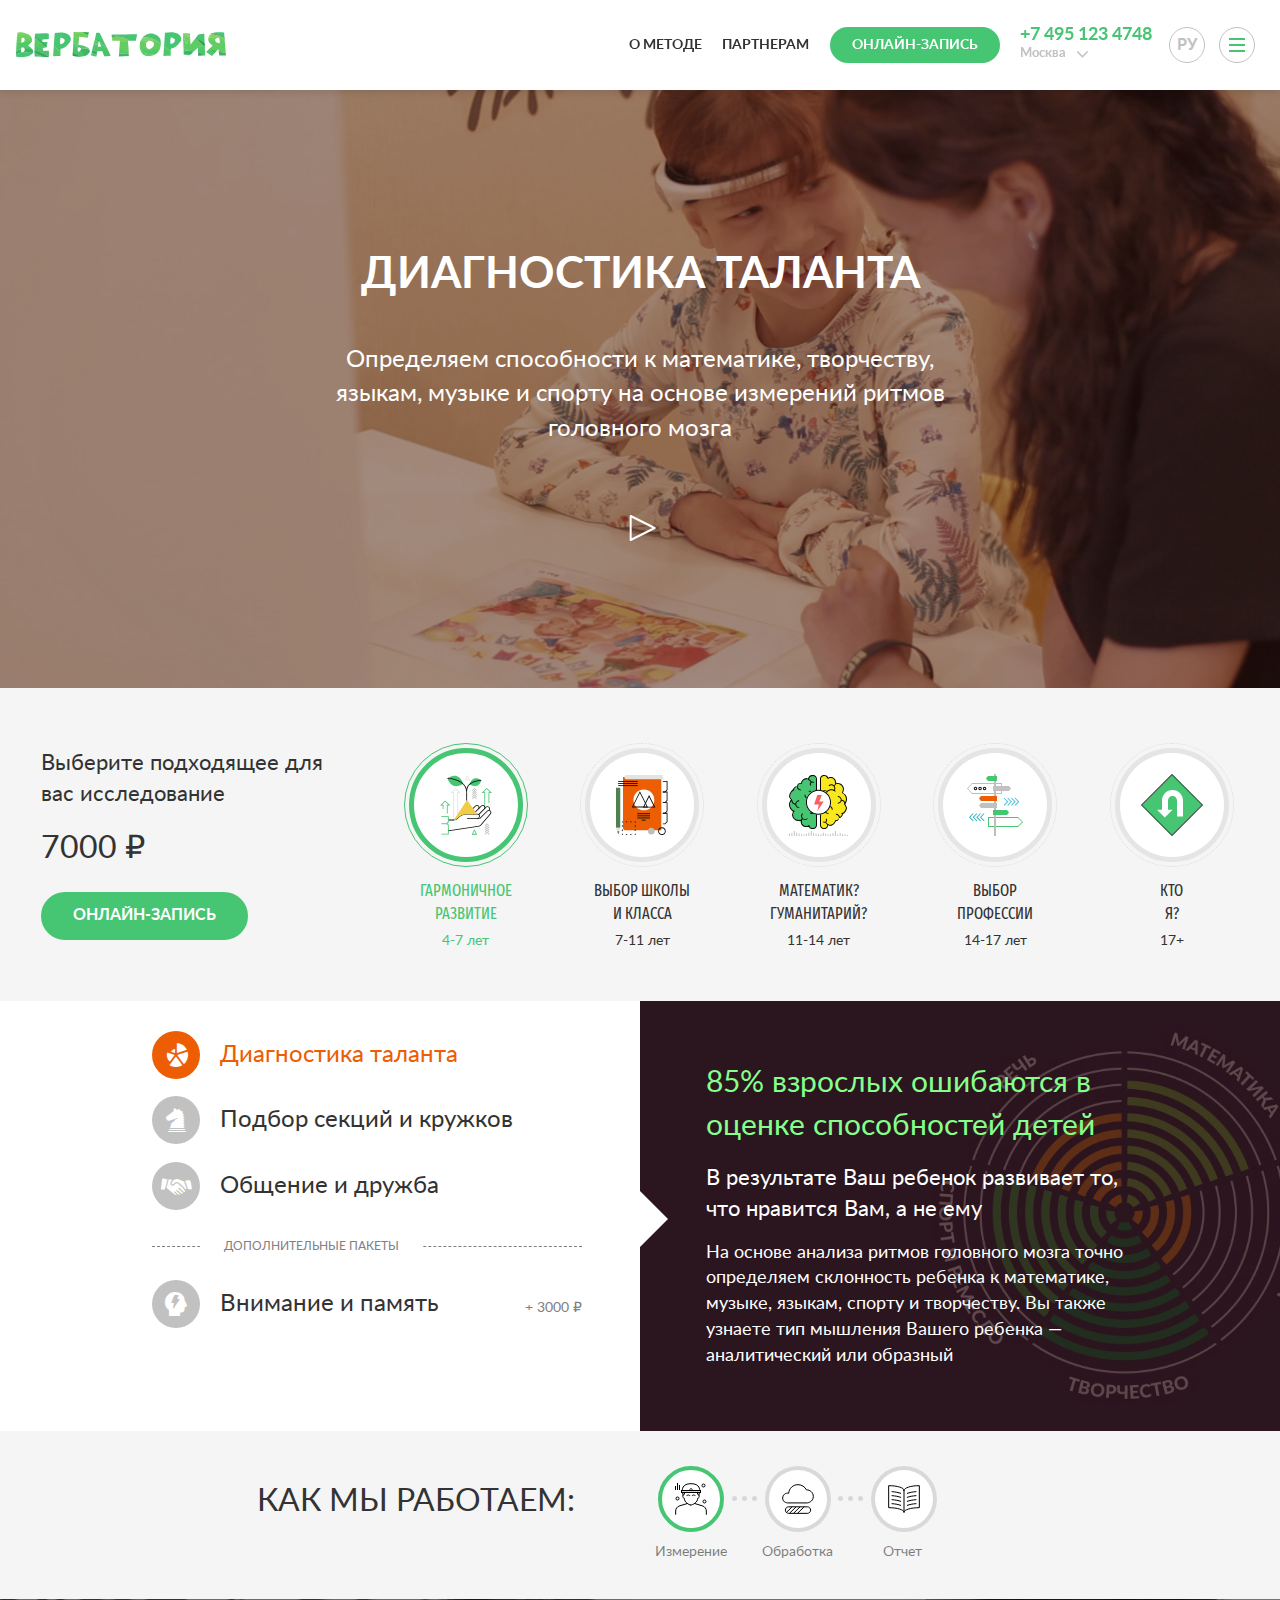
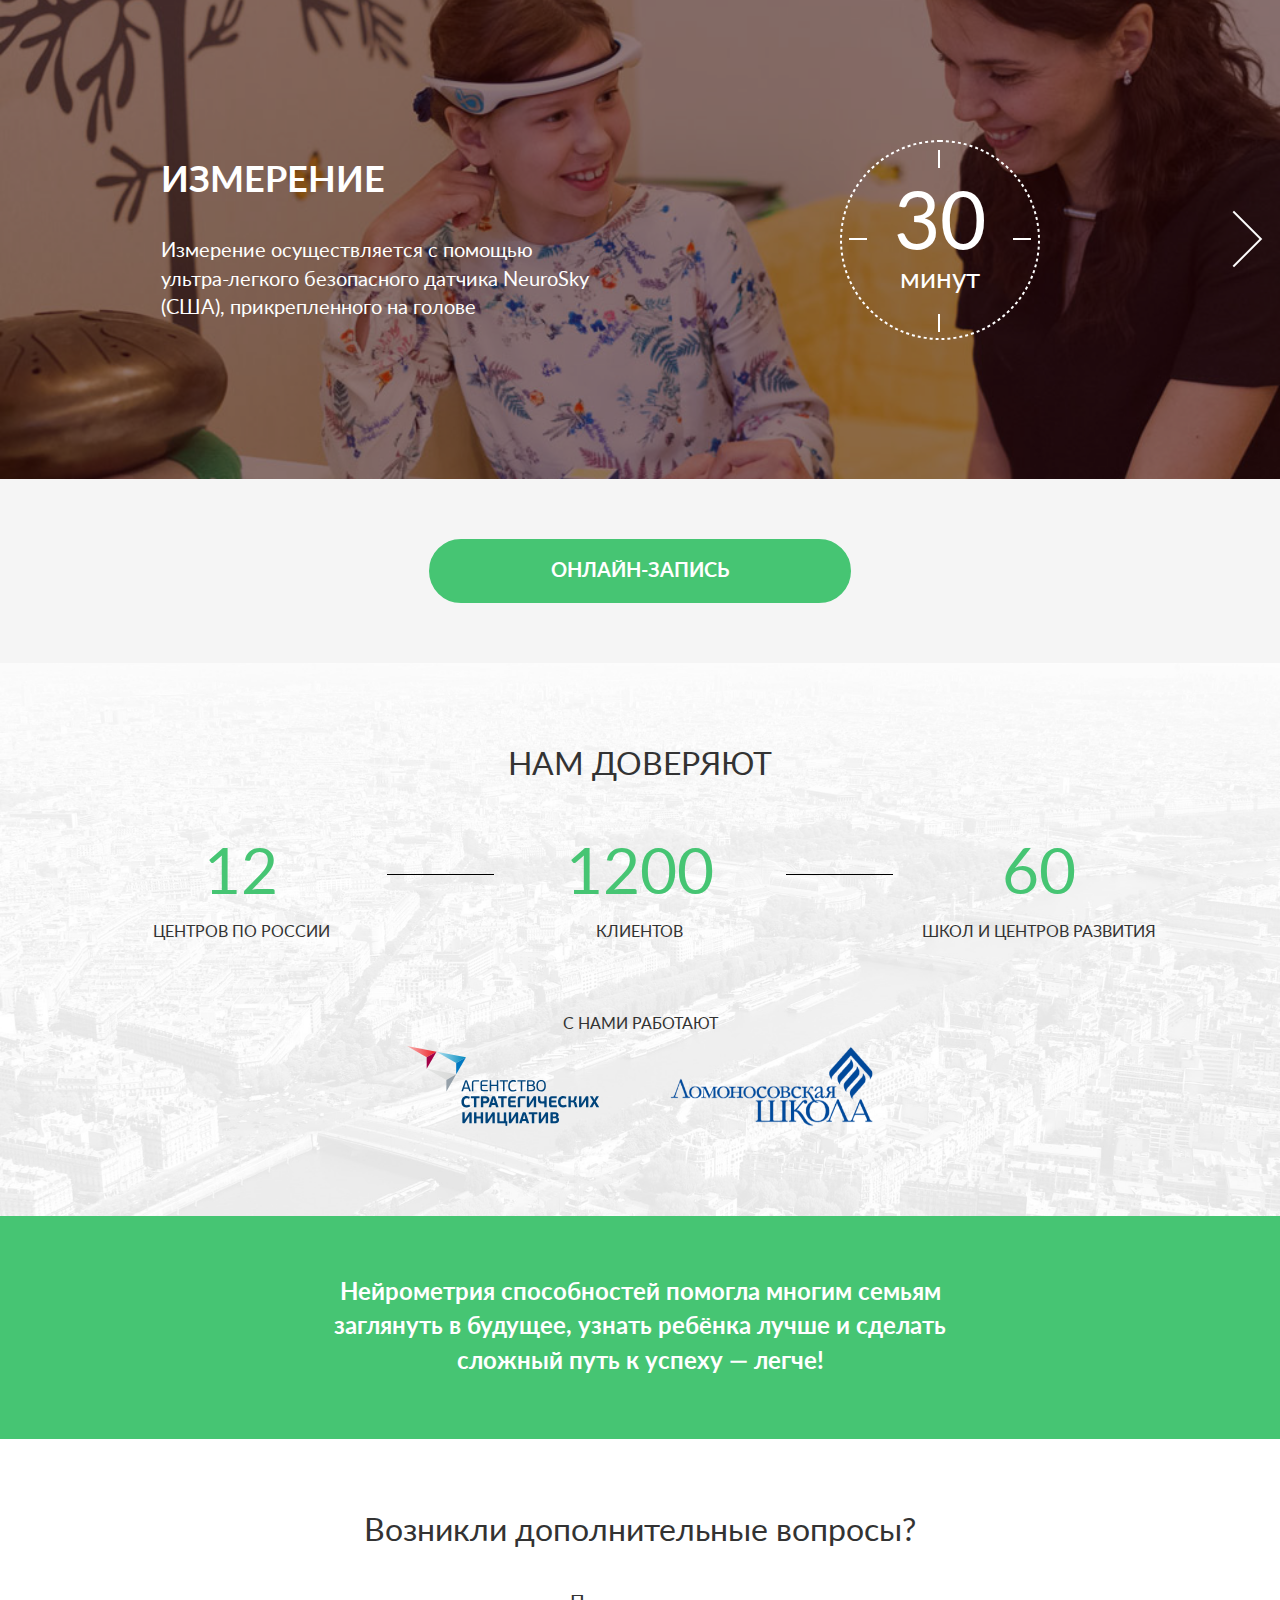
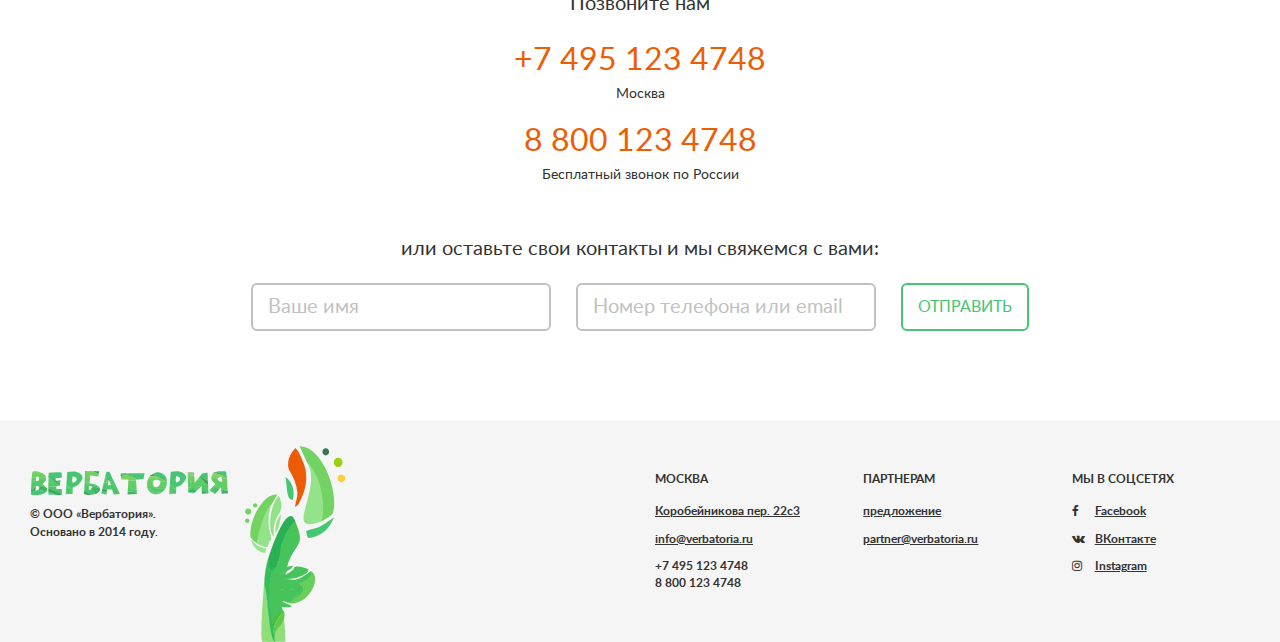
==== commit d89f1421: "fix header icons" ====
--- a/index.html
+++ b/index.html
@@ -4,6 +4,7 @@
   <meta charset="UTF-8">
   <title>Verbatoria.ru</title>
   <meta name="viewport" content="width=device-width, initial-scale=1.0">
+  <meta name="format-detection" content="telephone=no">
 
   <link rel="stylesheet" type="text/css" href="theme/css/bootstrap/bootstrap.min.css">
   <link rel="stylesheet" type="text/css" href="theme/css/theme.css">
@@ -52,7 +53,7 @@
         </div>
         <div class="header-flex-item hidden-xs hidden-sm">
           <div class="header__phone">
-            +7 495 123 4748
+            <a href="tel:+74951234748" class="tel-link-no-style">+7 495 123 4748</a><br/>
           </div>
           <div class="header__chose-location">
 
@@ -71,30 +72,8 @@
         </div>
         <div class="header-flex-item">
           <button class="main-menu-btn circle">
-            <svg  class="visible" width="16px" height="14px" viewBox="0 0 16 14" version="1.1" xmlns="http://www.w3.org/2000/svg">
-              <title>mainMenu_icn</title>
-              <desc>Created with Sketch.</desc>
-              <defs></defs>
-              <g id="Symbols" stroke="none" stroke-width="1" fill="none" fill-rule="evenodd">
-                <g id="Header" transform="translate(-948.000000, -37.000000)" fill="#46C573">
-                  <g id="mainMenu_icn" transform="translate(948.000000, 37.000000)">
-                    <rect id="rect3" x="0" y="0" width="16" height="2"></rect>
-                    <rect id="rect2" x="0" y="6" width="16" height="2"></rect>
-                    <rect id="rect1" x="0" y="12" width="16" height="2"></rect>
-                  </g>
-                </g>
-              </g>
-            </svg>
-            <svg width="16px" height="16px" viewBox="0 0 16 16" version="1.1" xmlns="http://www.w3.org/2000/svg">
-              <title>close_icn</title>
-              <desc>Created with Sketch.</desc>
-              <defs></defs>
-              <g id="Symbols" stroke="none" stroke-width="1" fill="none" fill-rule="evenodd">
-                <g id="btn_closeMainMenu" transform="translate(-10.000000, -10.000000)" fill="#46C573">
-                  <path d="M18,16.2222223 L11.7777777,10 L10,11.7777777 L16.2222223,18 L10,24.2222223 L11.7777777,26 L18,19.7777777 L24.2222223,26 L26,24.2222223 L19.7777777,18 L26,11.7777777 L24.2222223,10 L18,16.2222223 Z" id="close_icn"></path>
-                </g>
-              </g>
-            </svg>
+            <span class="icon-mainMenu_icn visible"></span>
+            <span class="icon-close_icn"></span>
           </button>
         </div>
       </div>
@@ -137,13 +116,13 @@
           Позвоните нам
           <div class="phones">
             <div class="feedback-phone">
-              +7 495 123 4748
+              <a href="tel:+74951234748" class="tel-link-no-style">+7 495 123 4748</a>
             </div>
             <div class="phone-subtext">
               Москва
             </div>
             <div class="feedback-phone">
-              8 800 123 4748
+              <a href="tel:88001234748" class="tel-link-no-style">8 800 123 4748</a>
             </div>
             <div class="phone-subtext">
               Бесплатный звонок по России
@@ -1606,13 +1585,13 @@
               </div>
               <div class="phones">
                 <div class="feedback-phone">
-                  +7 495 123 4748
+                  <a href="tel:+74951234748" class="tel-link-no-style">+7 495 123 4748</a>
                 </div>
                 <div class="phone-subtext">
                   Москва
                 </div>
                 <div class="feedback-phone">
-                  8 800 123 4748
+                  <a href="tel:88001234748" class="tel-link-no-style">8 800 123 4748</a>
                 </div>
                 <div class="phone-subtext">
                   Бесплатный звонок по России
@@ -1649,7 +1628,8 @@
                 <a href="mailto:info@verbatoria.ru">info@verbatoria.ru</a>
               </div>
               <div class="hidden-xs">
-                +7 495 123 4748<br/>8 800 123 4748
+                <a href="tel:+74951234748" class="tel-link-no-style">+7 495 123 4748</a><br/>
+                <a href="tel:88001234748" class="tel-link-no-style">8 800 123 4748</a>
               </div>
             </div>
             <div class="col-sm-4 footer-mobile-block">
--- a/theme/css/theme.css
+++ b/theme/css/theme.css
@@ -2961,6 +2961,10 @@
 .container.no-padding {
   padding: 0 !important; }
 
+.tel-link-no-style {
+  color: inherit;
+  text-decoration: none; }
+
 /* FONT */
 /* BORDER */
 /* HEADER */
@@ -3044,7 +3048,7 @@
 
 .header-language-menu {
   position: absolute;
-  top: 1.5625rem;
+  top: 1.6875rem;
   right: 4.6875rem;
   z-index: 5; }
 
@@ -3116,9 +3120,10 @@
   background-color: #ffffff;
   text-transform: uppercase;
   z-index: 10;
-  font-size: 0.875rem;
+  font-size: 1rem;
   font-family: 'LatoBold', sans-serif;
-  transition: all .3s linear; }
+  transition: all .3s linear;
+  padding-top: 2px; }
   .language-btn.circle {
     -webkit-border-radius: 50%;
     -moz-border-radius: 50%;
@@ -3228,7 +3233,10 @@
   color: #c1c1c1;
   background-color: #ffffff;
   text-transform: uppercase;
-  transition: all .3s linear; }
+  transition: all .3s linear;
+  display: flex;
+  justify-content: center;
+  align-items: center; }
   .main-menu-btn.circle {
     -webkit-border-radius: 50%;
     -moz-border-radius: 50%;
@@ -3238,13 +3246,13 @@
     color: #46c573;
     border-color: #46c573;
     background-color: #46c573; }
-    .main-menu-btn:hover #Header, .main-menu-btn:hover #btn_closeMainMenu {
-      fill: #ffffff; }
+    .main-menu-btn:hover span:before {
+      color: #ffffff !important; }
   .main-menu-btn:active {
     background-color: rgba(70, 196, 115, 0.5);
     border-color: rgba(70, 196, 115, 0.5); }
-    .main-menu-btn:active #Header, .main-menu-btn:active #btn_closeMainMenu {
-      fill: #ffffff; }
+    .main-menu-btn:active span:before {
+      color: #ffffff !important; }
   .main-menu-btn.close {
     background-color: #f5f5f5;
     color: #46c573; }
@@ -3254,10 +3262,12 @@
     .main-menu-btn.close:active {
       color: #ffffff;
       background-color: rgba(70, 196, 115, 0.5); }
-  .main-menu-btn svg {
+  .main-menu-btn span {
+    font-size: 1rem;
+    width: 18px;
+    height: 18px;
     display: none;
-    cursor: pointer;
-    margin-left: 3px; }
+    padding-top: 1px; }
 
 .overlay {
   display: none;
@@ -4290,12 +4300,12 @@
     cursor: pointer; }
     .mobile-age-package__wrapper .close-btn .fa-angle-right {
       position: relative;
-      top: -2px;
-      left: 10px; }
+      top: -1px;
+      left: 9px; }
     .mobile-age-package__wrapper .close-btn .fa-angle-left {
       position: relative;
-      top: -2px;
-      left: 2px; }
+      top: -1px;
+      left: -1px; }
 
 .mobile-age-package {
   display: flex;
@@ -4908,12 +4918,12 @@
     cursor: pointer; }
     .close-btn .fa-angle-right {
       position: relative;
-      top: -2px;
-      left: 10px; }
+      top: -1px;
+      left: 9px; }
     .close-btn .fa-angle-left {
       position: relative;
-      top: -2px;
-      left: 2px; }
+      top: -1px;
+      left: -1px; }
 
   .xs-bg-color-white {
     background-color: #ffffff; }
